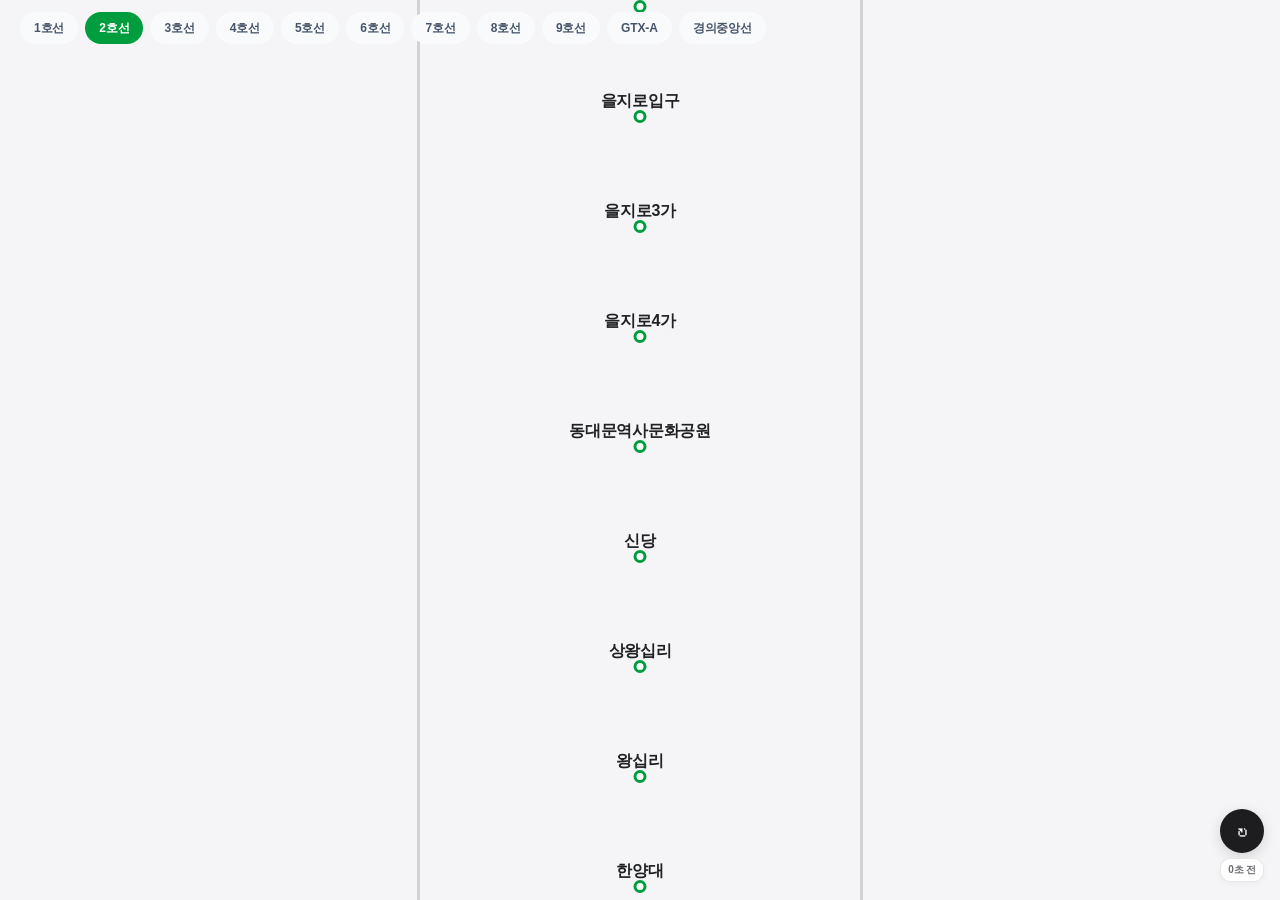
==== test.html @ 4e9caa6d "Update test.html" ====
<!DOCTYPE html>
<html lang="ko">
<head>
<meta charset="UTF-8">
<meta name="viewport"
      content="width=device-width, initial-scale=1.0, maximum-scale=1.0, user-scalable=no">

<title>Subway | 실시간 열차</title>

<style>
:root {
  --bg: #0f172a;
  --panel: #111827;
  --text: #111827;
  --muted: #64748b;
  --border: #e2e8f0;
  --line-color: #009D3E;
  --train-up: #ef4444;
  --train-down: #3b82f6;
  --accent: #0071e3;
  --v-spacing: 110px;
  --h-spacing: 120px;
}

* {
  box-sizing: border-box;
}

html,
body {
  width: 100%;
  height: 100%;
  margin: 0;
  font-family: -apple-system, BlinkMacSystemFont, "Segoe UI",
               Roboto, sans-serif;
}

body {
  overflow: hidden;
  background: var(--bg);
  color: var(--text);
}

button,
input,
select {
  font: inherit;
}

button {
  -webkit-tap-highlight-color: transparent;
}

.app-container {
  height: 100dvh;
  display: flex;
  flex-direction: column;
  position: relative;
  overflow: hidden;
}

/* ========================================
   상단 노선 선택 바
======================================== */

.line-selector {
  flex-shrink: 0;
  display: flex;
  align-items: center;
  gap: 8px;
  padding: 8px 10px;
  overflow-x: auto;
  overflow-y: hidden;
  background: var(--bg);
  border-bottom: 1px solid #263449;
  scrollbar-width: none;
  -webkit-overflow-scrolling: touch;
  z-index: 20;
}

.line-selector::-webkit-scrollbar {
  display: none;
}

.line-button {
  flex: 0 0 auto;
  height: 30px;
  min-width: 20px;
  padding: 0 12px;
  border: 1px solid #334155;
  border-radius: 20px;
  background: #1e293b;
  color: #cbd5e1;
  font-size: 12px;
  font-weight: 700;
  white-space: nowrap;
  cursor: pointer;
  transition: background .2s, color .2s, border-color .2s;
}

.line-button.active {
  background: var(--line-color);
  color: white;
  border-color: var(--line-color);
}

/* ========================================
   메인 세로 지도
======================================== */

.main-content {
  flex: 1;
  min-height: 0;
  overflow-y: auto;
  overflow-x: hidden;
  position: relative;
  padding: 10px 0 100px;
  background: var(--bg);
  scrollbar-width: thin;
}

.map-instruction {
  margin-bottom: 25px;
  padding: 0 12px;
  text-align: center;
  color: #94a3b8;
  font-size: 12px;
}

.vertical-map-container {
  position: relative;
  width: min(320px, 96vw);
  margin: 0 auto;
}

.v-track-line {
  position: absolute;
  top: 0;
  bottom: 0;
  width: 4px;
  background: #334155;
  border-radius: 2px;
}

.v-up-line {
  left: 28px;
}

.v-down-line {
  right: 28px;
}

.v-station-nodes {
  position: absolute;
  top: 0;
  left: 0;
  width: 100%;
}

.v-station-node {
  position: absolute;
  left: 50%;
  width: 14px;
  height: 14px;
  background: #1e293b;
  border: 3px solid var(--line-color);
  border-radius: 50%;
  cursor: pointer;
  transform: translateX(-50%);
  z-index: 5;
}

.v-station-node:hover {
  background: white;
  transform: translateX(-50%) scale(1.3);
}

.v-station-name {
  position: absolute;
  left: 50%;
  top: -20px;
  transform: translateX(-50%);
  color: #f8fafc;
  font-size: 13px;
  font-weight: 700;
  white-space: nowrap;
  text-shadow: 0 1px 3px #000;
}

.v-trains-container {
  position: absolute;
  inset: 0;
  width: 100%;
  height: 100%;
  pointer-events: none;
  z-index: 6;
}

.v-train {
  position: absolute;
  width: 44px;
  padding: 4px 0;
  border-radius: 6px;
  color: white;
  font-size: 11px;
  font-weight: bold;
  display: flex;
  flex-direction: column;
  align-items: center;
  justify-content: center;
  transform: translateX(-50%);
  box-shadow: 0 0 8px #0008;
  transition: top 1s cubic-bezier(.25, 1, .5, 1);
}

.v-train.up {
  left: 28px;
  background: var(--train-up);
}

.v-train.down {
  left: calc(100% - 28px);
  background: var(--train-down);
}

.v-train-status {
  margin-top: 2px;
  font-size: 10px;
  white-space: nowrap;
}

/* ========================================
   오른쪽 하단 새로고침 버튼
======================================== */

.refresh-widget {
  position: fixed;
  right: 18px;
  bottom: 20px;
  z-index: 50;
  display: flex;
  flex-direction: column;
  align-items: center;
  gap: 5px;
}

.refresh-button {
  width: 54px;
  height: 54px;
  border: none;
  border-radius: 50%;
  background: #ffffff;
  color: #111827;
  font-size: 24px;
  box-shadow: 0 4px 18px #0004;
  cursor: pointer;
  display: flex;
  align-items: center;
  justify-content: center;
  transition: transform .2s, opacity .2s;
}

.refresh-button:active {
  transform: rotate(45deg) scale(.94);
}

.refresh-button.loading {
  opacity: .7;
  animation: spin 1s linear infinite;
}

.last-refresh {
  padding: 4px 7px;
  border-radius: 10px;
  background: #ffffff;
  color: #475569;
  font-size: 10px;
  font-weight: 600;
  white-space: nowrap;
  box-shadow: 0 2px 8px #0002;
}

@keyframes spin {
  to {
    transform: rotate(360deg);
  }
}

/* ========================================
   상세 팝업
======================================== */

.full-popup {
  position: absolute;
  inset: 0;
  z-index: 100;
  display: flex;
  flex-direction: column;
  background: #ffffff;
}

.full-popup.hidden {
  display: none;
}

.popup-header {
  display: flex;
  justify-content: space-between;
  align-items: center;
  gap: 10px;
  padding: 12px 16px;
  background: white;
  border-bottom: 1px solid var(--border);
}

.popup-stn-name {
  margin-left: 6px;
  font-size: 18px;
  font-weight: 700;
}

.badge {
  display: inline-block;
  padding: 4px 8px;
  border-radius: 6px;
  background: var(--line-color);
  color: white;
  font-size: 12px;
  font-weight: 700;
}

.close-btn {
  flex-shrink: 0;
  padding: 7px 12px;
  border: none;
  border-radius: 8px;
  background: #e2e8f0;
  font-weight: bold;
  cursor: pointer;
}

/* ========================================
   팝업 가로 지도
======================================== */

.h-map-area {
  height: 140px;
  flex-shrink: 0;
  position: relative;
  overflow: hidden;
  background: var(--bg);
  border-bottom: 2px solid var(--line-color);
}

.h-track-scroll-container {
  height: 100%;
  overflow-x: auto;
  overflow-y: hidden;
  display: flex;
  align-items: center;
  padding: 0 40px;
  scrollbar-width: none;
  -webkit-overflow-scrolling: touch;
}

.h-track-scroll-container::-webkit-scrollbar {
  display: none;
}

.h-track-wrapper {
  height: 100%;
  position: relative;
  flex-shrink: 0;
}

.h-track-line {
  position: absolute;
  left: 0;
  right: 0;
  height: 3px;
  background: #334155;
  border-radius: 2px;
}

.h-track-line.h-up-line {
  top: 40px;
}

.h-track-line.h-down-line {
  top: 100px;
}

.h-station-nodes {
  position: absolute;
  inset: 0 auto 0 0;
  height: 100%;
  z-index: 2;
}

.h-station-node {
  position: absolute;
  top: 63px;
  width: 14px;
  height: 14px;
  background: #1e293b;
  border: 2px solid var(--line-color);
  border-radius: 50%;
  transform: translateX(-50%);
}

.h-station-name {
  position: absolute;
  top: -24px;
  left: 50%;
  transform: translateX(-50%);
  color: #cbd5e1;
  font-size: 11px;
  font-weight: 700;
  white-space: nowrap;
}

.h-trains-container {
  position: absolute;
  inset: 0;
  height: 100%;
  pointer-events: none;
  z-index: 3;
}

.h-train {
  position: absolute;
  width: 44px;
  padding: 4px 0;
  border-radius: 6px;
  color: white;
  font-size: 10px;
  font-weight: bold;
  display: flex;
  flex-direction: column;
  align-items: center;
  transform: translateX(-50%);
  box-shadow: 0 0 8px #0008;
  transition: left 1s cubic-bezier(.25, 1, .5, 1);
}

.h-train.up {
  top: 20px;
  background: var(--train-up);
}

.h-train.down {
  top: 80px;
  background: var(--train-down);
}

.h-train-status {
  margin-top: 2px;
  font-size: 9px;
  white-space: nowrap;
}

/* ========================================
   팝업 데이터 영역
======================================== */

.popup-body {
  flex: 1;
  min-height: 0;
  padding: 14px;
  overflow-y: auto;
  background: #f8f9fa;
  overscroll-behavior: contain;
}

.info-section {
  margin-bottom: 16px;
  padding: 14px;
  background: white;
  border: 1px solid var(--border);
  border-radius: 12px;
  box-shadow: 0 2px 8px #00000008;
}

.info-section h3 {
  margin: 0 0 12px;
  font-size: 14px;
}

.arrival-split {
  display: flex;
  align-items: flex-start;
  gap: 10px;
}

.arr-col {
  flex: 1;
  min-width: 0;
  padding: 8px;
  background: #f8fafc;
  border: 1px solid var(--border);
  border-radius: 8px;
}

.arr-col h4 {
  margin: 0 0 10px;
  color: var(--muted);
  font-size: 12px;
  text-align: center;
}

.arr-item,
.tt-item {
  margin-bottom: 6px;
  padding: 8px;
  background: white;
  border: 1px solid var(--border);
  border-left: 4px solid #ccc;
  border-radius: 6px;
  font-size: 12px;
  overflow-wrap: anywhere;
}

.arr-item.up,
.tt-item.up {
  border-left-color: var(--train-up);
}

.arr-item.down,
.tt-item.down {
  border-left-color: var(--train-down);
}

.arr-top-row {
  display: flex;
  justify-content: space-between;
  align-items: center;
  gap: 4px;
  margin-bottom: 4px;
}

.arr-time {
  color: #dc2626;
  font-size: 12px;
  font-weight: 700;
}

.arr-desc {
  color: var(--muted);
  font-size: 11px;
  line-height: 1.5;
  overflow-wrap: anywhere;
}

.exp-badge {
  flex-shrink: 0;
  padding: 2px 4px;
  border-radius: 4px;
  background: #64748b;
  color: white;
  font-size: 9px;
  font-weight: bold;
}

.exp-express {
  background: #eab308;
  color: #111;
}

.exp-special {
  background: #ef4444;
  color: white;
}

.loading-text {
  margin-bottom: 10px;
  color: var(--muted);
  font-size: 12px;
  font-style: italic;
}

.loading-text.hidden {
  display: none;
}

.stat-grid {
  display: grid;
  grid-template-columns: 1fr 1fr;
  gap: 10px;
}

.stat-box {
  padding: 12px;
  background: #f8fafc;
  border: 1px solid var(--border);
  border-radius: 8px;
}

.stat-title {
  margin-bottom: 4px;
  color: var(--muted);
  font-size: 11px;
}

.stat-value {
  font-size: 16px;
  font-weight: 700;
  overflow-wrap: anywhere;
}

.tt-list {
  max-height: 250px;
  overflow-y: auto;
}


.line-button { border-color:#334155; background:#1e293b; color:#cbd5e1; }
.main-content { background:var(--bg); }
.train-detail-card { position:fixed;left:10px;right:10px;bottom:10px;z-index:80;padding:12px;border:1px solid #334155;border-radius:18px;background:rgba(15,23,42,.97);color:#f8fafc;box-shadow:0 16px 45px #0008;backdrop-filter:blur(16px); }
.train-detail-card.hidden { display:none; }
.train-card-top { display:flex;align-items:center;gap:10px; }
.train-line-circle { width:30px;height:30px;flex:0 0 30px;display:grid;place-items:center;border-radius:50%;background:var(--line-color);color:white;font-weight:800; }
.train-card-heading { flex:1;min-width:0; }
.train-card-title { font-size:13px;font-weight:700; }
.train-card-title strong { font-size:15px; }
.train-status-pill { display:inline-block;margin-left:4px;padding:3px 7px;border-radius:8px;background:#7f1d1d;color:#fecaca;font-size:9px; }
.train-card-sub { margin-top:4px;color:#cbd5e1;font-size:11px;white-space:nowrap;overflow:hidden;text-overflow:ellipsis; }
.train-card-refresh { width:34px;height:34px;border:1px solid #334155;border-radius:50%;background:#1e293b;color:#e2e8f0;font-size:18px; }
.train-card-progress-label { display:flex;justify-content:space-between;margin-top:12px;margin-bottom:6px;font-size:10px;color:#cbd5e1; }
.train-card-progress-label strong { color:#fbbf24; }
.train-progress { height:7px;overflow:hidden;border-radius:4px;background:repeating-linear-gradient(90deg,#fbbf24 0 18px,#334155 18px 21px); }
.train-progress span { display:block;height:100%;width:0;border-radius:4px;background:linear-gradient(90deg,#f59e0b,#34d399);transition:width .25s; }
.train-progress-scale { display:flex;justify-content:space-between;margin-top:5px;color:#94a3b8;font-size:9px; }
.train-card-actions { display:flex;gap:8px;margin-top:12px; }
.train-card-actions button { flex:1;min-width:0;border:0;border-radius:10px;padding:10px 6px;background:#1e293b;color:#e2e8f0;font-size:11px;font-weight:700; }
.train-card-actions button:last-child { background:#10b981;color:#052e25; }
.v-train { pointer-events:auto;cursor:pointer;z-index:8; }
@media (min-width:700px) { .train-detail-card { left:auto;right:22px;bottom:22px;width:360px; } }

@media (max-width: 360px) {
  .line-selector {
    padding: 10px;
    gap: 6px;
  }

  .line-button {
    padding: 0 10px;
    font-size: 11px;
  }

  .popup-body {
    padding: 8px;
  }

  .info-section {
    padding: 10px;
  }

  .arrival-split {
    gap: 6px;
  }

  .arr-col {
    padding: 5px;
  }
}


/* ========================================
   성빈 스타일 리메이크: 미니멀 라이트 UI
   흰색·차콜·노선 고유색만 사용하고 장식은 최소화
======================================== */
:root {
  --bg: #f5f5f7;
  --panel: #ffffff;
  --text: #171717;
  --muted: #737780;
  --border: #e5e5e8;
  --line-color: #009D3E;
  --train-up: #e34f4f;
  --train-down: #3478f6;
  --accent: #171717;
  --v-spacing: 96px;
  --h-spacing: 116px;
}

html, body { background: var(--bg); color: var(--text); }
body { font-family: -apple-system, BlinkMacSystemFont, "SF Pro Text", "Helvetica Neue", Arial, sans-serif; }
.app-container { background: var(--bg); }

.line-selector {
  gap: 7px;
  padding: 12px 14px 10px;
  background: var(--bg);
  border-bottom: 1px solid #e8e8eb;
  box-shadow: none;
}
.line-button {
  height: 32px;
  min-width: 42px;
  padding: 0 13px;
  border: 1px solid #e3e3e7;
  border-radius: 999px;
  background: transparent;
  color: #62656d;
  font-size: 12px;
  font-weight: 650;
  letter-spacing: -.2px;
  transition: background .16s ease, color .16s ease, border-color .16s ease, transform .16s ease;
}
.line-button:active { transform: scale(.96); }
.line-button.active {
  color: #fff !important;
  border-color: var(--line-color) !important;
  background: var(--line-color) !important;
  box-shadow: none;
}

.main-content {
  padding: 14px 0 110px;
  background: var(--bg);
  scrollbar-width: none;
  overscroll-behavior-y: contain;
}
.main-content::-webkit-scrollbar { display: none; }
.map-instruction {
  margin: 0 0 24px;
  padding: 0 18px;
  color: #8a8d94;
  font-size: 11px;
  font-weight: 500;
  letter-spacing: -.1px;
}
.vertical-map-container { width: 250px; }
.v-track-line {
  width: 3px;
  background: #d6d8dd;
  border-radius: 10px;
}
.v-up-line { left: 26px; }
.v-down-line { right: 26px; }
.v-station-node {
  width: 13px;
  height: 13px;
  background: #fff;
  border: 3px solid var(--line-color);
  box-shadow: 0 0 0 3px var(--bg);
}
.v-station-node:hover { background: var(--line-color); }
.v-station-name {
  top: -19px;
  color: #292b30;
  font-size: 12px;
  font-weight: 650;
  text-shadow: none;
  letter-spacing: -.25px;
}
.v-train {
  width: 48px;
  padding: 6px 3px 5px;
  border: 2px solid #fff;
  border-radius: 10px;
  box-shadow: 0 2px 8px #11111118;
  font-size: 10px;
  line-height: 1.1;
  transition: top .8s cubic-bezier(.2,.7,.2,1), transform .16s ease;
}
.v-train:active { transform: translateX(-50%) scale(.94); }
.v-train.up { left: 28px; background: var(--train-up); }
.v-train.down { left: 222px; background: var(--train-down); }
.v-train-status { font-size: 9px; font-weight: 600; opacity: .95; }

.refresh-widget { right: 16px; bottom: 18px; gap: 5px; }
.refresh-button {
  width: 46px;
  height: 46px;
  background: #171717;
  color: #fff;
  border: 1px solid #171717;
  box-shadow: 0 5px 16px #11111120;
  font-size: 22px;
}
.last-refresh {
  background: #fff;
  color: #777a82;
  border: 1px solid #ececf0;
  box-shadow: 0 2px 7px #11111108;
}

/* 열차 선택 카드: 앱 위에 얹힌 작은 상태 패널 */
.train-detail-card {
  left: 12px;
  right: 12px;
  bottom: 12px;
  padding: 15px 15px 13px;
  border: 1px solid #e6e6e9;
  border-radius: 20px;
  background: rgba(255,255,255,.97);
  color: #171717;
  box-shadow: 0 12px 40px #17171718;
  backdrop-filter: blur(20px);
}
.train-card-top { gap: 11px; }
.train-line-circle {
  width: 34px;
  height: 34px;
  flex-basis: 34px;
  border-radius: 12px;
  font-size: 14px;
  box-shadow: none;
}
.train-card-title { color: #737780; font-size: 11px; font-weight: 600; }
.train-card-title strong { color: #171717; font-size: 16px; letter-spacing: -.35px; }
.train-status-pill {
  margin-left: 5px;
  padding: 4px 7px;
  border-radius: 999px;
  background: #fbe9e9;
  color: #c63838;
  font-size: 9px;
  font-weight: 700;
}
.train-card-sub { margin-top: 4px; color: #777a82; font-size: 11px; }
.train-card-refresh {
  width: 32px;
  height: 32px;
  border: 1px solid #e8e8eb;
  border-radius: 50%;
  background: #f7f7f8;
  color: #25262a;
  font-size: 17px;
}
.train-card-progress-label { margin-top: 15px; margin-bottom: 7px; color: #777a82; font-size: 10px; }
.train-card-progress-label strong { color: #171717; font-size: 11px; }
.train-progress { height: 6px; border-radius: 99px; background: #e9eaed; }
.train-progress span { border-radius: 99px; background: var(--line-color); }
.train-progress-scale { margin-top: 6px; color: #858891; font-size: 9px; }
.train-card-actions { gap: 8px; margin-top: 13px; }
.train-card-actions button {
  min-height: 38px;
  padding: 10px 8px;
  border: 1px solid #e7e7ea;
  border-radius: 11px;
  background: #f5f5f7;
  color: #24252a;
  font-size: 11px;
  font-weight: 650;
  transition: transform .15s ease, background .15s ease;
}
.train-card-actions button:active { transform: scale(.98); }
.train-card-actions button:last-child { background: #171717; border-color: #171717; color: #fff; }

/* 역 상세 화면 */
.full-popup { background: #f5f5f7; }
.popup-header {
  padding: 16px 17px;
  background: rgba(255,255,255,.96);
  border-bottom: 1px solid #e8e8eb;
}
.popup-stn-name { margin-left: 8px; color: #171717; font-size: 18px; letter-spacing: -.5px; }
.badge { padding: 5px 9px; border-radius: 8px; font-size: 11px; }
.close-btn {
  padding: 8px 11px;
  border: 1px solid #e7e7ea;
  border-radius: 10px;
  background: #f5f5f7;
  color: #27282c;
  font-size: 12px;
}
.h-map-area { height: 132px; background: #f0f1f3; border-bottom: 1px solid #e3e4e8; }
.h-track-line { height: 3px; background: #d0d3d8; }
.h-station-node { background: #fff; box-shadow: 0 0 0 3px #f0f1f3; }
.h-station-name { color: #666a73; font-size: 10px; }
.h-train { border: 1px solid #fff; border-radius: 8px; box-shadow: 0 2px 8px #11111118; }
.popup-body { padding: 14px; background: #f5f5f7; }
.info-section {
  margin-bottom: 12px;
  padding: 16px;
  background: #fff;
  border: 1px solid #e9e9ed;
  border-radius: 16px;
  box-shadow: none;
}
.info-section h3 { margin-bottom: 13px; color: #202126; font-size: 13px; font-weight: 750; letter-spacing: -.25px; }
.arr-col { padding: 9px; background: #f7f7f9; border: 1px solid #ededf0; border-radius: 11px; }
.arr-col h4 { color: #777a82; font-size: 11px; font-weight: 650; }
.arr-item, .tt-item {
  padding: 9px;
  background: #fff;
  border: 1px solid #ededf0;
  border-left: 3px solid #d0d2d7;
  border-radius: 9px;
  font-size: 11px;
}
.arr-item.up, .tt-item.up { border-left-color: var(--train-up); }
.arr-item.down, .tt-item.down { border-left-color: var(--train-down); }
.arr-time { color: #202126; font-weight: 750; }
.arr-desc { color: #777a82; }
.exp-badge { border-radius: 5px; }
.stat-box { padding: 13px; background: #f7f7f9; border: 1px solid #ededf0; border-radius: 11px; }
.stat-title { color: #777a82; }
.stat-value { color: #171717; font-size: 17px; letter-spacing: -.4px; }
.loading-text { color: #858891; }
#ttDateType { color: #555963 !important; }

@media (min-width: 700px) {
  .train-detail-card { right: 22px; bottom: 22px; width: 370px; }
  .vertical-map-container { width: 280px; }
  .v-down-line { right: 26px; }
  .v-train.down { left: 252px; }
}
@media (max-width: 360px) {
  .line-selector { padding: 10px 10px 9px; }
  .line-button { padding: 0 11px; }
  .popup-body { padding: 9px; }
  .info-section { padding: 11px; }
  .arrival-split { gap: 6px; }
  .arr-col { padding: 6px; }
  .train-detail-card { left: 8px; right: 8px; bottom: 8px; padding: 12px; }
}



/* Apple-inspired refinement: typography, spacing, and surfaces only */
:root {
  --bg: #f5f5f7;
  --panel: #ffffff;
  --text: #1d1d1f;
  --muted: #86868b;
  --border: #e5e5ea;
  --accent: #0071e3;
}
html, body { background: #f5f5f7; color: #1d1d1f; }
body { font-family: -apple-system, BlinkMacSystemFont, "SF Pro Display", "SF Pro Text", "Helvetica Neue", sans-serif; letter-spacing: -.15px; }
.app-container { background: #f5f5f7; }
.line-selector {
  padding: 13px 16px 12px;
  gap: 8px;
  background: rgba(245,245,247,.94);
  border-bottom: 1px solid rgba(60,60,67,.12);
  backdrop-filter: saturate(180%) blur(18px);
}
.line-button {
  height: 31px;
  min-width: 40px;
  padding: 0 12px;
  border: 1px solid transparent;
  border-radius: 999px;
  background: #e8e8ed;
  color: #3a3a3c;
  font-size: 12px;
  font-weight: 600;
  letter-spacing: -.1px;
  transition: background .16s ease, color .16s ease, transform .16s ease;
}
.line-button.active { box-shadow: none; color: #fff !important; }
.main-content {
  padding: 16px 0 120px;
  background: #f5f5f7;
  overscroll-behavior-y: contain;
}
.map-instruction {
  margin: 0 0 25px;
  color: #86868b;
  font-size: 11px;
  font-weight: 500;
  letter-spacing: -.05px;
}
.v-track-line { background: #d1d1d6; width: 3px; }
.v-station-node {
  background: #fff;
  box-shadow: 0 0 0 4px #f5f5f7;
  border-width: 3px;
}
.v-station-name {
  color: #1d1d1f;
  font-size: 12px;
  font-weight: 600;
  letter-spacing: -.25px;
  text-shadow: none;
}
.v-train {
  border: 2px solid #f5f5f7;
  border-radius: 9px;
  box-shadow: 0 2px 6px rgba(0,0,0,.12);
  font-size: 10px;
  font-weight: 700;
}
.refresh-widget { right: 16px; bottom: 18px; }
.refresh-button {
  width: 44px; height: 44px;
  background: #1d1d1f;
  border: 0;
  color: #fff;
  box-shadow: 0 4px 14px rgba(0,0,0,.16);
}
.last-refresh {
  background: rgba(255,255,255,.94);
  border: 1px solid rgba(60,60,67,.12);
  color: #6e6e73;
  box-shadow: 0 2px 7px rgba(0,0,0,.04);
}
.train-detail-card {
  left: 12px; right: 12px; bottom: 12px;
  padding: 15px 15px 13px;
  border: 1px solid rgba(60,60,67,.13);
  border-radius: 20px;
  background: rgba(255,255,255,.94);
  color: #1d1d1f;
  box-shadow: 0 8px 32px rgba(0,0,0,.13);
  backdrop-filter: saturate(180%) blur(24px);
}
.train-line-circle { border-radius: 11px; box-shadow: none; }
.train-card-title { color: #6e6e73; font-size: 11px; font-weight: 500; }
.train-card-title strong { color: #1d1d1f; font-size: 16px; font-weight: 700; letter-spacing: -.45px; }
.train-status-pill { border-radius: 999px; background: #fce8e6; color: #b42318; padding: 4px 7px; }
.train-card-sub { color: #6e6e73; font-size: 11px; }
.train-card-refresh { background: #f5f5f7; border-color: #e5e5ea; color: #1d1d1f; }
.train-card-progress-label { color: #6e6e73; }
.train-card-progress-label strong { color: #1d1d1f; }
.train-progress { background: #e5e5ea; }
.train-progress span { background: var(--line-color); }
.train-progress-scale { color: #86868b; }
.train-card-actions button {
  min-height: 38px;
  border: 1px solid #e5e5ea;
  border-radius: 11px;
  background: #f5f5f7;
  color: #1d1d1f;
  font-size: 11px;
  font-weight: 600;
}
.train-card-actions button:last-child { background: #1d1d1f; border-color: #1d1d1f; color: #fff; }
.full-popup { background: #f5f5f7; }
.popup-header {
  padding: 15px 16px;
  background: rgba(255,255,255,.94);
  border-bottom: 1px solid rgba(60,60,67,.12);
  backdrop-filter: saturate(180%) blur(18px);
}
.popup-stn-name { color: #1d1d1f; font-size: 18px; font-weight: 700; letter-spacing: -.45px; }
.badge { border-radius: 8px; font-size: 11px; font-weight: 700; }
.close-btn { background: #f5f5f7; border: 1px solid #e5e5ea; border-radius: 10px; color: #1d1d1f; font-size: 12px; }
.h-map-area { background: #f5f5f7; border-bottom: 1px solid #e5e5ea; }
.h-track-line { background: #d1d1d6; }
.h-station-node { background: #fff; box-shadow: 0 0 0 3px #f5f5f7; }
.h-station-name { color: #6e6e73; }
.h-train { border: 1px solid #fff; border-radius: 8px; box-shadow: 0 2px 6px rgba(0,0,0,.12); }
.popup-body { background: #f5f5f7; padding: 14px; }
.info-section {
  margin-bottom: 12px;
  padding: 15px;
  background: #fff;
  border: 1px solid rgba(60,60,67,.10);
  border-radius: 16px;
  box-shadow: 0 1px 2px rgba(0,0,0,.02);
}
.info-section h3 { color: #1d1d1f; font-size: 13px; font-weight: 700; letter-spacing: -.2px; }
.arr-col { background: #f5f5f7; border: 1px solid #e5e5ea; border-radius: 11px; }
.arr-col h4 { color: #6e6e73; font-weight: 600; }
.arr-item, .tt-item { background: #fff; border: 1px solid #e5e5ea; border-left-width: 3px; border-radius: 9px; }
.arr-time { color: #1d1d1f; }
.arr-desc, .stat-title { color: #6e6e73; }
.stat-box { background: #f5f5f7; border: 1px solid #e5e5ea; border-radius: 11px; }
.stat-value { color: #1d1d1f; }
.loading-text { color: #86868b; }
@media (min-width: 700px) {
  .train-detail-card { right: 22px; bottom: 22px; width: 370px; }
}
@media (max-width: 360px) {
  .line-selector { padding: 10px 10px 9px; }
  .popup-body { padding: 9px; }
  .info-section { padding: 11px; }
  .train-detail-card { left: 8px; right: 8px; bottom: 8px; padding: 12px; }
}

/* Final visual pass: restrained Apple-like system UI. Functionality intentionally unchanged. */
:root {
  --bg: #f5f5f7;
  --panel: #ffffff;
  --text: #1d1d1f;
  --muted: #6e6e73;
  --border: #e5e5ea;
  --accent: #0071e3;
}
html, body { background: var(--bg); color: var(--text); }
body { font-family: -apple-system, BlinkMacSystemFont, "SF Pro Text", "Helvetica Neue", Arial, sans-serif; -webkit-font-smoothing: antialiased; }
.app-container { background: var(--bg); }
.line-selector {
  gap: 7px; padding: 11px 14px 10px;
  background: rgba(245,245,247,.96);
  border-bottom: 1px solid rgba(60,60,67,.12);
  box-shadow: none; backdrop-filter: saturate(180%) blur(18px);
}
.line-button {
  height: 32px; padding: 0 13px; min-width: 40px;
  border: 1px solid #e5e5ea; border-radius: 999px;
  background: #fff; color: #48484a; font-size: 12px; font-weight: 600;
  letter-spacing: -.15px; transition: background .16s ease, color .16s ease, transform .16s ease;
}
.line-button:active { transform: scale(.97); }
.line-button.active { color: #fff !important; border-color: var(--line-color) !important; background: var(--line-color) !important; box-shadow: none; }
.main-content { padding: 13px 0 110px; background: var(--bg); scrollbar-width: none; overscroll-behavior-y: contain; }
.main-content::-webkit-scrollbar { display:none; }
.map-instruction { margin: 0 0 24px; padding: 0 18px; color: #86868b; font-size: 11px; font-weight: 500; letter-spacing: -.05px; }
.vertical-map-container { width: 250px; }
.v-track-line { width: 3px; background: #d1d1d6; border-radius: 10px; }
.v-up-line { left: 26px; }
.v-down-line { right: 26px; }
.v-station-node { width: 13px; height: 13px; background: #fff; border: 3px solid var(--line-color); box-shadow: 0 0 0 4px var(--bg); }
.v-station-node:hover { background: var(--line-color); }
.v-station-name { top: -19px; color: #1d1d1f; font-size: 12px; font-weight: 600; letter-spacing: -.2px; text-shadow: none; }
.v-train { width: 48px; padding: 6px 3px 5px; border: 2px solid var(--bg); border-radius: 9px; box-shadow: 0 2px 6px rgba(0,0,0,.12); font-size: 10px; font-weight: 700; }
.v-train.up { left: 28px; }
.v-train.down { left: 222px; }
.v-train-status { font-size: 9px; }
.refresh-widget { right: 16px; bottom: 18px; }
.refresh-button { width: 44px; height: 44px; background: #1d1d1f; color: #fff; border: 0; box-shadow: 0 4px 14px rgba(0,0,0,.14); }
.last-refresh { background: rgba(255,255,255,.96); color: #6e6e73; border: 1px solid rgba(60,60,67,.12); box-shadow: 0 2px 7px rgba(0,0,0,.04); }
.train-detail-card { left: 12px; right: 12px; bottom: 12px; padding: 15px 15px 13px; border: 1px solid rgba(60,60,67,.13); border-radius: 20px; background: rgba(255,255,255,.97); color: #1d1d1f; box-shadow: 0 8px 28px rgba(0,0,0,.12); backdrop-filter: saturate(180%) blur(22px); }
.train-line-circle { border-radius: 11px; box-shadow: none; }
.train-card-title { color: #6e6e73; font-size: 11px; font-weight: 500; }
.train-card-title strong { color: #1d1d1f; font-size: 16px; font-weight: 700; letter-spacing: -.4px; }
.train-status-pill { border-radius: 999px; background: #fce8e6; color: #b42318; padding: 4px 7px; }
.train-card-sub, .train-card-progress-label, .train-progress-scale { color: #6e6e73; }
.train-card-progress-label strong { color: #1d1d1f; }
.train-card-refresh { background: #f5f5f7; border-color: #e5e5ea; color: #1d1d1f; }
.train-progress { background: #e5e5ea; }
.train-progress span { background: var(--line-color); }
.train-card-actions button { min-height: 39px; border: 1px solid #e5e5ea; border-radius: 11px; background: #f5f5f7; color: #1d1d1f; font-size: 11px; font-weight: 600; }
.train-card-actions button:last-child { background: #1d1d1f; border-color: #1d1d1f; color: #fff; }
.full-popup { background: #f5f5f7; }
.popup-header { padding: 15px 16px; background: rgba(255,255,255,.97); border-bottom: 1px solid rgba(60,60,67,.12); }
.popup-stn-name { color: #1d1d1f; font-size: 18px; font-weight: 700; letter-spacing: -.4px; }
.badge { border-radius: 8px; font-size: 11px; font-weight: 700; }
.close-btn { padding: 8px 11px; background: #f5f5f7; border: 1px solid #e5e5ea; border-radius: 10px; color: #1d1d1f; font-size: 12px; }
.h-map-area { height: 132px; background: #f5f5f7; border-bottom: 1px solid #e5e5ea; }
.h-track-line { background: #d1d1d6; }
.h-station-node { background: #fff; box-shadow: 0 0 0 3px #f5f5f7; }
.h-station-name { color: #6e6e73; }
.h-train { border: 1px solid #fff; border-radius: 8px; box-shadow: 0 2px 6px rgba(0,0,0,.12); }
.popup-body { padding: 14px; background: #f5f5f7; }
.info-section { margin-bottom: 12px; padding: 15px; background: #fff; border: 1px solid rgba(60,60,67,.10); border-radius: 15px; box-shadow: none; }
.info-section h3 { margin-bottom: 12px; color: #1d1d1f; font-size: 13px; font-weight: 700; letter-spacing: -.15px; }
.arr-col { padding: 9px; background: #f5f5f7; border: 1px solid #e5e5ea; border-radius: 10px; }
.arr-col h4 { color: #6e6e73; font-size: 11px; font-weight: 600; }
.arr-item, .tt-item { padding: 9px; background: #fff; border: 1px solid #e5e5ea; border-left-width: 3px; border-radius: 8px; }
.arr-time { color: #1d1d1f; }
.arr-desc, .stat-title { color: #6e6e73; }
.stat-box { padding: 13px; background: #f5f5f7; border: 1px solid #e5e5ea; border-radius: 10px; }
.stat-value { color: #1d1d1f; }
.loading-text { color: #86868b; }
/* Final layout refinement: station labels larger, selector floats over the map */
.line-selector {
  position: absolute;
  top: 0;
  left: 0;
  right: 0;
  z-index: 30;
  width: 100%;
  box-sizing: border-box;
  background: linear-gradient(to bottom, rgba(245,245,247,.98), rgba(245,245,247,.82));
  border: 0 !important;
  box-shadow: none !important;
  backdrop-filter: saturate(180%) blur(12px);
  -webkit-backdrop-filter: saturate(180%) blur(12px);
}
.main-content {
  flex: 1 1 auto;
  min-height: 0;
  height: 100%;
  padding-top: 58px;
  box-sizing: border-box;
  background: var(--bg);
}
.v-station-name {
  top: -21px;
  color: #1d1d1f;
  font-size: 14px !important;
  line-height: 1.2;
  font-weight: 650;
  letter-spacing: -.25px;
  text-shadow: none;
  white-space: nowrap;
}
@media (min-width:700px) {
  .train-detail-card { right: 22px; bottom: 22px; width: 370px; }
  .line-selector { padding-left: 20px; padding-right: 20px; }
  .vertical-map-container { width: 280px; }
  .v-train.down { left: 252px; }
}
@media (max-width:360px) {
  .line-selector { padding: 10px; }
  .main-content { padding-top: 54px; }
  .v-station-name { font-size: 13px !important; }
  .popup-body { padding: 9px; }
  .info-section { padding: 11px; }
  .arrival-split { gap: 6px; }
  .arr-col { padding: 6px; }
  .train-detail-card { left: 8px; right: 8px; bottom: 8px; padding: 12px; }
}



/* Final polish: edge-to-edge map, larger station names, seamless selector */
.line-selector {
  background: transparent !important;
  border: 0 !important;
  box-shadow: none !important;
  backdrop-filter: none !important;
  -webkit-backdrop-filter: none !important;
  padding-top: 12px;
  padding-bottom: 10px;
}
.line-button {
  border-color: transparent !important;
  box-shadow: none !important;
}
.line-button.active {
  border-color: transparent !important;
}
.main-content {
  width: 100%;
  padding-top: 0 !important;
  padding-bottom: 100px;
  overflow-x: hidden;
}
.map-instruction { display: none !important; }
.vertical-map-container {
  width: 100%;
  max-width: 620px;
  margin: 0 auto;
}
.v-up-line { left: 14%; }
.v-down-line { right: 14%; }
.v-train.up {
  left: 14%;
  transform: translateX(-50%);
}
.v-train.down {
  left: auto !important;
  right: 14%;
  transform: translateX(50%);
}
.v-station-name {
  top: -22px;
  font-size: 16px !important;
  line-height: 1.25;
  font-weight: 700;
  letter-spacing: -.3px;
  color: #202124;
  text-shadow: none;
}
.v-station-node { z-index: 7; }
.v-trains-container { overflow: visible; }
@media (max-width: 420px) {
  .v-up-line, .v-train.up { left: 12%; }
  .v-down-line { right: 12%; }
  .v-train.down { right: 12%; }
  .v-station-name { font-size: 15px !important; }
}



/* v3: direction-neutral train styling and responsive station detail */
.v-train,
.h-train {
  background: #ffffff !important;
  color: #1d1d1f !important;
  border: 1px solid #d9d9de !important;
  box-shadow: 0 2px 7px rgba(0,0,0,.13) !important;
}
.v-train.up, .v-train.down,
.h-train.up, .h-train.down {
  background: #ffffff !important;
  color: #1d1d1f !important;
}
.v-train.express, .h-train.express {
  background: #e53935 !important;
  color: #ffffff !important;
  border-color: #e53935 !important;
  box-shadow: 0 2px 9px rgba(229,57,53,.28) !important;
}
.v-train-status, .h-train-status { color: inherit !important; }

/* Keep the station popup readable instead of stretching its content on wide screens. */
.full-popup {
  position: fixed !important;
  inset: 0 !important;
  width: 100vw;
  height: 100dvh;
  overflow: hidden;
}
.popup-header {
  flex: 0 0 auto;
  min-height: 64px;
  padding: 14px clamp(14px, 3vw, 28px) !important;
}
.popup-stn-name {
  display: inline-block;
  max-width: min(65vw, 520px);
  overflow: hidden;
  text-overflow: ellipsis;
  white-space: nowrap;
  color: #1d1d1f !important;
  font-size: clamp(20px, 2.2vw, 27px) !important;
  line-height: 1.25;
  letter-spacing: -.45px;
}
.h-map-area {
  flex: 0 0 145px;
  width: 100%;
  max-width: 1120px;
  margin: 0 auto;
  overflow: hidden;
}
#hTrackScroll {
  width: 100%;
  max-width: 100%;
  overflow-x: auto;
  overflow-y: hidden;
  -webkit-overflow-scrolling: touch;
  scrollbar-width: thin;
}
.h-station-name {
  color: #4b4b50 !important;
  font-size: 12px !important;
  font-weight: 650;
  line-height: 1.2;
  white-space: nowrap;
}
.h-station-node { z-index: 4; }
.popup-body {
  width: 100%;
  padding: 16px clamp(12px, 3vw, 28px) 24px !important;
  overflow-y: auto;
}
.popup-body > * {
  width: 100%;
  max-width: 1120px;
  margin-left: auto;
  margin-right: auto;
}
.info-section { min-width: 0; }
.arrival-split { align-items: stretch; }
.arr-col { min-width: 0; }
.arr-item, .tt-item { overflow-wrap: anywhere; }
@media (min-width: 760px) {
  .popup-header { padding-left: max(28px, calc((100vw - 1120px) / 2)) !important; padding-right: max(28px, calc((100vw - 1120px) / 2)) !important; }
  .popup-body { display: block; }
  .h-map-area { flex-basis: 155px; }
}
@media (max-width: 480px) {
  .h-map-area { flex-basis: 132px; }
  .h-station-name { font-size: 11px !important; }
  .popup-stn-name { max-width: 58vw; }
  .popup-body { padding: 10px 9px 18px !important; }
  .info-section { padding: 12px !important; border-radius: 13px; }
  .arr-col { padding: 6px !important; }
  .arr-item, .tt-item { padding: 7px !important; font-size: 11px; }
}


/* V4: per-car congestion layout replaces the misleading route-progress bar */
.train-line-circle.train-symbol { background:#f2f2f7 !important; color:#1d1d1f; font-size:21px; border-radius:12px; }
.car-crowding-heading { display:flex; align-items:center; justify-content:space-between; gap:12px; margin:16px 0 10px; }
.car-crowding-heading > div { display:flex; flex-direction:column; gap:3px; }
.car-crowding-heading strong { font-size:14px; color:#1d1d1f; }
.car-crowding-heading span { font-size:11px; color:#6e6e73; }
.crowding-api-status { flex:0 0 auto; padding:5px 8px; border-radius:8px; background:#f2f2f7; color:#6e6e73 !important; font-size:10px !important; }
.car-crowding-list { display:grid; grid-template-columns:repeat(5,minmax(0,1fr)); gap:7px; }
.car-crowding-item { min-width:0; min-height:73px; padding:8px 4px 7px; display:flex; flex-direction:column; align-items:center; justify-content:center; gap:5px; border:1px solid #e5e5ea; border-radius:11px; background:#fafafa; }
.car-number { display:grid; place-items:center; width:22px; height:22px; border-radius:7px; background:#e9e9ee; color:#3a3a3c; font-size:11px; font-weight:700; }
.car-mini-people { display:flex; justify-content:center; gap:2px; }
.car-mini-people i { display:block; width:4px; height:8px; border-radius:3px 3px 1px 1px; background:#c7c7cc; }
.car-crowding-item strong { font-size:9px; line-height:1; color:#86868b; font-weight:600; }
.crowding-note { margin:10px 1px 0; color:#86868b; font-size:10px; line-height:1.5; }
@media (min-width:700px) { .train-detail-card { width:min(440px, calc(100vw - 44px)); } }
@media (max-width:380px) { .car-crowding-list { gap:4px; } .car-crowding-item { min-height:68px; padding-left:2px; padding-right:2px; } .train-card-sub { max-width:210px; } }
</style>
</head>

<body>
<div class="app-container">

  <!-- 헤더 대신 가로형 노선 선택 -->
  <nav class="line-selector" id="lineSelector"
       aria-label="지하철 노선 선택"></nav>

  <!-- 세로형 노선 지도 -->
  <main class="main-content" id="mainContent">
    <div class="map-instruction">
      열차를 선택하면 운행 정보를 확인할 수 있어요.
    </div>

    <div class="vertical-map-container" id="vMapContainer">
      <div class="v-track-line v-up-line"></div>
      <div class="v-track-line v-down-line"></div>
      <div id="vStationNodes" class="v-station-nodes"></div>
      <div id="vTrainsContainer" class="v-trains-container"></div>
    </div>
  </main>

  <!-- 오른쪽 하단 새로고침 -->
  <div class="refresh-widget">
    <button class="refresh-button" id="refreshButton"
            aria-label="실시간 열차 정보 새로고침"
            title="새로고침">↻</button>
    <span class="last-refresh" id="lastRefresh">새로고침 대기 중</span>
  </div>

  <section class="train-detail-card hidden" id="trainDetailCard" aria-live="polite">
    <div class="train-card-top"><div class="train-line-circle train-symbol" id="trainCardLineNum" aria-label="열차">🚇</div>
      <div class="train-card-heading"><div class="train-card-title">열차 <strong id="trainCardNo">API없음</strong> <span id="trainCardStatus" class="train-status-pill">API없음</span></div>
      <div class="train-card-sub" id="trainCardLocation">현재 위치: API없음</div></div>
      <button class="train-card-refresh" id="trainCardRefresh" aria-label="열차 정보 새로고침" title="열차 정보 새로고침">↻</button></div>
    <div class="car-crowding-heading"><div><strong>칸별 혼잡도</strong><span>열차 객실별 혼잡 현황</span></div><span id="carCrowdingSource" class="crowding-api-status">API없음</span></div>
    <div class="car-crowding-list" id="carCrowdingList" aria-live="polite"></div>
    <p class="crowding-note" id="carCrowdingNote">칸별 혼잡도 데이터가 제공되지 않아요.</p>
    <div class="train-card-actions"><button id="trainCardAlert">♧ 도착 알림 받기</button><button id="trainCardMap">▣ 전체 노선 지도보기</button></div>
  </section>

  <!-- 역 상세 팝업 -->
  <div class="full-popup hidden" id="fullPopup">

    <div class="popup-header">
      <div>
        <span class="badge" id="panelLineBadge">2호선</span>
        <span id="panelStationName" class="popup-stn-name">강남역</span>
      </div>
      <button class="close-btn" id="closePopup">✕ 닫기</button>
    </div>

    <section class="h-map-area">
      <div class="h-track-scroll-container" id="hTrackScroll">
        <div class="h-track-wrapper" id="hTrackWrapper">
          <div class="h-track-line h-up-line"></div>
          <div class="h-track-line h-down-line"></div>
          <div id="hStationNodes" class="h-station-nodes"></div>
          <div id="hTrainsContainer" class="h-trains-container"></div>
        </div>
      </div>
    </section>

    <div class="popup-body">

      <section class="info-section">
        <h3>⏱️ 실시간 도착 정보</h3>
        <div id="arrLoading" class="loading-text">불러오는 중...</div>
        <div class="arrival-split">
          <div class="arr-col">
            <h4>상행 / 내선</h4>
            <div id="arrUpList">API없음</div>
          </div>
          <div class="arr-col">
            <h4>하행 / 외선</h4>
            <div id="arrDownList">API없음</div>
          </div>
        </div>
      </section>

      <section class="info-section">
        <h3>📊 승하차 통계</h3>
        <div id="statLoading" class="loading-text">데이터 분석 중...</div>
        <div class="stat-grid">
          <div class="stat-box">
            <div class="stat-title">조회 날짜 승차</div>
            <div class="stat-value" id="timeRideNum">-</div>
          </div>
          <div class="stat-box">
            <div class="stat-title">조회 날짜 하차</div>
            <div class="stat-value" id="timeAlightNum">-</div>
          </div>
        </div>
      </section>

      <section class="info-section">
        <div style="display:flex;justify-content:space-between;align-items:center;gap:8px;margin-bottom:8px">
          <h3 style="margin:0">🕒 역 시간표</h3>
          <span id="ttDateType"
                style="font-size:12px;font-weight:bold;color:var(--accent)">
            평일 기준
          </span>
        </div>

        <p style="font-size:11px;color:#64748b">
          현재 시간 이후의 열차를 표시합니다.
        </p>

        <div id="ttLoading" class="loading-text">
          시간표 데이터를 불러오는 중입니다...
        </div>

        <div class="arrival-split">
          <div class="arr-col">
            <h4>상행 / 내선</h4>
            <div id="ttUpList" class="tt-list">API없음</div>
          </div>
          <div class="arr-col">
            <h4>하행 / 외선</h4>
            <div id="ttDownList" class="tt-list">API없음</div>
          </div>
        </div>
      </section>

    </div>
  </div>

</div>

<script>
/* ========================================
   API 설정

   실제 서비스에서는 API 키를 서버에서 관리하세요.
======================================== */

const REALTIME_API_KEY = '486c77684e696c7331303157766b6779';
const OPEN_API_KEY = '486c77684e696c7331303157766b6779';

const IS_LOCAL =
  location.hostname === 'localhost' ||
  location.hostname === '127.0.0.1' ||
  location.hostname === '';

const BASE_SW = IS_LOCAL
  ? 'http://swopenapi.seoul.go.kr/api/subway'
  : '/api/sw';

const BASE_OPEN = IS_LOCAL
  ? 'http://openapi.seoul.go.kr:8088'
  : '/api/open';


/* ========================================
   노선 데이터

   2호선은 시청에서 시작해 순환한 뒤
   시청으로 돌아오는 순서로 정의합니다.

   성수·신설동 및 신도림·까치산 지선은
   본선과 별도로 취급해야 실제 열차 위치가
   정확해집니다.
======================================== */

const lineData = {

  '1호선': {
    color:'#0052A4',
    id:'1001',
    apiName:'1호선',
    stations:[
      '연천','전곡','청산','소요산','동두천','보산','동두천중앙',
      '지행','덕정','덕계','양주','녹양','가능','의정부','회룡',
      '망월사','도봉산','도봉','방학','창동','녹천','월계','광운대',
      '석계','신이문','외대앞','회기','청량리','제기동','신설동',
      '동묘앞','동대문','종로5가','종로3가','종각','시청','서울역',
      '남영','용산','노량진','대방','신길','영등포','신도림','구로',
      '가산디지털단지','독산','금천구청','석수','관악','안양','명학',
      '금정','군포','당정','의왕','성균관대','화서','수원','세류',
      '병점','세마','오산대','오산','진위','송탄','서정리','평택지제',
      '평택','성환','직산','두정','천안'
    ]
  },

  '2호선': {
    color:'#009D3E',
    id:'1002',
    apiName:'2호선',
    circular:true,
    stations:[
      '시청','을지로입구','을지로3가','을지로4가',
      '동대문역사문화공원','신당','상왕십리','왕십리',
      '한양대','뚝섬','성수','건대입구','구의','강변',
      '잠실나루','잠실','잠실새내','종합운동장','삼성',
      '선릉','역삼','강남','교대','서초','방배','사당',
      '낙성대','서울대입구','봉천','신림','신대방',
      '구로디지털단지','대림','신도림','문래','영등포구청',
      '당산','합정','홍대입구','신촌','이대','아현',
      '충정로','시청'
    ],
    branches:{
      '성수':['성수','용답','신답','용두','신설동','용두','신답','용답','성수'],
      '신도림':['신도림','도림천','양천구청','신정네거리','까치산']
    }
  },

  '3호선': {
    color:'#EF7C1C',
    id:'1003',
    apiName:'3호선',
    stations:[
      '대화','주엽','정발산','마두','백석','대곡','화정','원당',
      '원흥','삼송','지축','구파발','연신내','불광','녹번','홍제',
      '무악재','독립문','경복궁','안국','종로3가','을지로3가',
      '충무로','동대입구','약수','금호','옥수','압구정','신사',
      '잠원','고속터미널','교대','남부터미널','양재','매봉',
      '도곡','대치','학여울','대청','일원','수서','가락시장',
      '경찰병원','오금'
    ]
  },

  '4호선': {
    color:'#00A5DE',
    id:'1004',
    apiName:'4호선',
    stations:[
      '진접','오남','별내별가람','당고개','상계','노원','창동',
      '쌍문','수유','미아','미아사거리','길음','성신여대입구',
      '한성대입구','혜화','동대문','동대문역사문화공원',
      '충무로','명동','회현','서울역','숙대입구','삼각지',
      '신용산','이촌','동작','총신대입구','사당','남태령',
      '선바위','경마공원','대공원','과천','정부과천청사',
      '인덕원','평촌','범계','금정','산본','수리산','대야미',
      '반월','상록수','한대앞','중앙','고잔','초지','안산',
      '신길온천','정왕','오이도'
    ]
  },

  '5호선': {
    color:'#996CAC',
    id:'1005',
    apiName:'5호선',
    stations:[
      '방화','개화산','김포공항','송정','마곡','발산','우장산',
      '화곡','까치산','신정','목동','오목교','양평','영등포구청',
      '영등포시장','신길','여의도','여의나루','마포','공덕',
      '애오개','충정로','서대문','광화문','종로3가','을지로4가',
      '동대문역사문화공원','청구','신금호','행당','왕십리',
      '마장','답십리','장한평','군자','아차산','광나루','천호',
      '강동','길동','굽은다리','명일','고덕','상일동','강일',
      '미사','하남풍산','하남시청','하남검단산'
    ]
  },

  '6호선': {
    color:'#CD7C2F',
    id:'1006',
    apiName:'6호선',
    stations:[
      '응암','역촌','불광','독바위','연신내','구산','새절','증산',
      '디지털미디어시티','월드컵경기장','마포구청','망원','합정',
      '상수','광흥창','대흥','공덕','효창공원앞','삼각지','녹사평',
      '이태원','한강진','버티고개','약수','청구','신당','동묘앞',
      '창신','보문','안암','고려대','월곡','상월곡','돌곶이',
      '석계','태릉입구','화랑대','봉화산','신내'
    ]
  },

  '7호선': {
    color:'#747F00',
    id:'1007',
    apiName:'7호선',
    stations:[
      '장암','도봉산','수락산','마들','노원','중계','하계','공릉',
      '태릉입구','먹골','중화','상봉','면목','용마산','중곡',
      '군자','어린이대공원','건대입구','자양','청담','강남구청',
      '학동','논현','반포','고속터미널','내방','총신대입구',
      '남성','숭실대입구','상도','장승배기','신대방삼거리',
      '보라매','신풍','대림','남구로','가산디지털단지','철산',
      '광명사거리','천왕','온수','까치울','부천종합운동장',
      '춘의','신중동','부천시청','상동','삼산체육관','굴포천',
      '부평구청','산곡','석남'
    ]
  },

  '8호선': {
    color:'#E6186C',
    id:'1008',
    apiName:'8호선',
    stations:[
      '별내','다산','동구릉','구리','장자호수공원','암사역사공원',
      '암사','천호','강동구청','몽촌토성','잠실','석촌','송파',
      '가락시장','문정','장지','복정','남위례','산성','단대오거리',
      '신흥','수진','모란'
    ]
  },

  '9호선': {
    color:'#BDB092',
    id:'1009',
    apiName:'9호선',
    stations:[
      '개화','김포공항','공항시장','신방화','마곡나루','양천향교',
      '가양','증미','등촌','염창','신목동','선유도','당산',
      '국회의사당','여의도','샛강','노량진','노들','흑석','동작',
      '구반포','신반포','고속터미널','사평','신논현','언주',
      '선정릉','삼성중앙','봉은사','종합운동장','삼전',
      '석촌고분','석촌','송파나루','한성백제','올림픽공원',
      '둔촌오륜','중앙보훈병원'
    ]
  },

  'GTX-A': {
    color:'#905A89',
    id:'1032',
    apiName:'GTX-A',
    stations:[
      '운정중앙','킨텍스','대곡','연신내','서울역',
      '수서','성남','구성','동탄'
    ]
  },

  '경의중앙선': {
    color:'#77C4A3',
    id:'1063',
    apiName:'경의중앙선',
    stations:[
      '도라산','임진강','문산','파주','월롱','금촌','금릉',
      '운정','야당','탄현','일산','풍산','백마','곡산','대곡',
      '능곡','행신','강매','화전','수색','디지털미디어시티',
      '가좌','홍대입구','서강대','공덕','효창공원앞','용산',
      '이촌','서빙고','한남','옥수','응봉','왕십리','청량리',
      '회기','중랑','상봉','망우','양원','구리','도농','양정',
      '덕소','도심','팔당','운길산','양수','신원','아신',
      '오빈','양평','원덕','용문','지평'
    ]
  }
};


/* ========================================
   앱 상태
======================================== */

let currentLine = '2호선';
let currentStation = '';
let currentPopupStations = [];
let selectedTrainData = null;
let circularCycleHeight = 0;
let isLoopAdjusting = false;

let refreshInterval = null;
let popupRefreshTimer = null;
let elapsedTimer = null;

let mapRequestId = 0;
let popupRequestId = 0;
let lastRefreshTime = null;
let isRefreshing = false;


/* ========================================
   DOM
======================================== */

const $ = id => document.getElementById(id);

const lineSelector = $('lineSelector');
const fullPopup = $('fullPopup');
const closePopupBtn = $('closePopup');
const refreshButton = $('refreshButton');

const vMapContainer = $('vMapContainer');
const vStationNodes = $('vStationNodes');
const vTrainsContainer = $('vTrainsContainer');

const hTrackWrapper = $('hTrackWrapper');
const hStationNodes = $('hStationNodes');
const hTrainsContainer = $('hTrainsContainer');

const pName = $('panelStationName');
const pBadge = $('panelLineBadge');

const arrUpList = $('arrUpList');
const arrDownList = $('arrDownList');
const ttUpList = $('ttUpList');
const ttDownList = $('ttDownList');

const timeRideNum = $('timeRideNum');
const timeAlightNum = $('timeAlightNum');

const ttDateType = $('ttDateType');

const V_SPACING = 110;
const H_SPACING = 120;


/* ========================================
   유틸리티
======================================== */

function escapeHtml(value) {
  return String(value ?? '').replace(/[&<>"']/g, char => ({
    '&':'&amp;',
    '<':'&lt;',
    '>':'&gt;',
    '"':'&quot;',
    "'":'&#039;'
  })[char]);
}

function normalizeStationName(name) {
  return String(name || '')
    .trim()
    .replace(/\s+/g, '')
    .replace(/역$/, '')
    .replace(/\([^)]*\)/g, '');
}

function getStationIndex(stations, name) {
  const target = normalizeStationName(name);

  if (!target) return -1;

  return stations.findIndex(station =>
    normalizeStationName(station) === target
  );
}

function getWeekTag() {
  const day = new Date().getDay();

  if (day === 6) return { tag:'2', name:'토요일 기준' };
  if (day === 0) return { tag:'3', name:'휴일 기준' };

  return { tag:'1', name:'평일 기준' };
}

function timeToSeconds(time) {
  if (!time) return 0;

  const parts = String(time).split(':');
  let hours = parseInt(parts[0], 10) || 0;

  if (hours < 4) hours += 24;

  return hours * 3600
    + (parseInt(parts[1], 10) || 0) * 60
    + (parseInt(parts[2], 10) || 0);
}

function getTrainStatusText(status) {
  return ({
    '0':'진입',
    '1':'도착',
    '2':'출발',
    '3':'전역출발'
  })[String(status)] || '운행 중';
}

function setLoading(id, visible) {
  $(id).classList.toggle('hidden', !visible);
}


/* ========================================
   마지막 새로고침 시간
======================================== */

function updateRefreshLabel() {
  if (!lastRefreshTime) {
    $('lastRefresh').textContent = '새로고침 대기 중';
    return;
  }

  const seconds = Math.max(
    0,
    Math.floor((Date.now() - lastRefreshTime) / 1000)
  );

  if (seconds < 60) {
    $('lastRefresh').textContent = `${seconds}초 전`;
  } else if (seconds < 3600) {
    $('lastRefresh').textContent =
      `${Math.floor(seconds / 60)}분 전`;
  } else {
    $('lastRefresh').textContent =
      `${Math.floor(seconds / 3600)}시간 전`;
  }
}

function markRefreshed() {
  lastRefreshTime = Date.now();
  updateRefreshLabel();
}


/* ========================================
   노선 선택 버튼 생성
======================================== */

function renderLineButtons() {
  lineSelector.innerHTML = '';

  Object.entries(lineData).forEach(([name, data]) => {
    const button = document.createElement('button');

    button.type = 'button';
    button.className = 'line-button';
    button.textContent = name;
    button.dataset.line = name;
    button.style.setProperty('--button-color', data.color);

    button.addEventListener('click', () => {
      if (currentLine === name) return;

      fullPopup.classList.add('hidden');
      $('trainDetailCard').classList.add('hidden');

      if (popupRefreshTimer) {
        clearInterval(popupRefreshTimer);
        popupRefreshTimer = null;
      }

      popupRequestId++;
      initMaps(name);

      button.scrollIntoView({
        behavior:'smooth',
        block:'nearest',
        inline:'center'
      });
    });

    lineSelector.appendChild(button);
  });

  updateActiveLineButton();
}

function updateActiveLineButton() {
  document.querySelectorAll('.line-button').forEach(button => {
    const active = button.dataset.line === currentLine;

    button.classList.toggle('active', active);

    if (active) {
      button.style.background = lineData[currentLine].color;
      button.style.borderColor = lineData[currentLine].color;
      button.style.color = '#fff';
    } else {
      button.style.background = '#f8fafc';
      button.style.borderColor = '#e2e8f0';
      button.style.color = '#475569';
    }
  });

  document.documentElement.style.setProperty(
    '--line-color',
    lineData[currentLine].color
  );
}


/* ========================================
   세로 지도 초기화
======================================== */

function initMaps(lineName) {
  if (refreshInterval) clearInterval(refreshInterval);
  mapRequestId++;
  currentLine = lineName;
  const line = lineData[currentLine];
  if (!line) return;
  updateActiveLineButton();
  vStationNodes.innerHTML = '';
  vTrainsContainer.innerHTML = '';
  const isCircular = Boolean(line.circular);
  const baseStations = isCircular ? line.stations.slice(0, -1) : line.stations;
  const stations = isCircular ? [...baseStations, ...baseStations, ...baseStations] : baseStations;
  circularCycleHeight = baseStations.length * V_SPACING;
  vMapContainer.style.height = `${Math.max(1, stations.length - 1) * V_SPACING + 60}px`;
  stations.forEach((station, index) => {
    const node = document.createElement('div');
    node.className = 'v-station-node';
    node.style.top = `${index * V_SPACING}px`;
    node.innerHTML = `<div class="v-station-name">${escapeHtml(station)}</div>`;
    node.addEventListener('click', () => openFullPopup(station));
    vStationNodes.appendChild(node);
  });
  const main = $('mainContent');
  main.onscroll = null;
  if (isCircular) {
    requestAnimationFrame(() => { main.scrollTop = circularCycleHeight; });
    main.onscroll = () => {
      if (isLoopAdjusting) return;
      if (main.scrollTop < circularCycleHeight * 0.45) {
        isLoopAdjusting = true; main.scrollTop += circularCycleHeight;
        requestAnimationFrame(() => { isLoopAdjusting = false; });
      } else if (main.scrollTop > circularCycleHeight * 1.55) {
        isLoopAdjusting = true; main.scrollTop -= circularCycleHeight;
        requestAnimationFrame(() => { isLoopAdjusting = false; });
      }
    };
  } else {
    requestAnimationFrame(() => { main.scrollTop = 0; });
  }
  refreshAll();
  refreshInterval = setInterval(refreshAll, 10000);
}

/* ========================================
   전체 새로고침
======================================== */

async function refreshAll() {
  if (isRefreshing) return;

  isRefreshing = true;
  refreshButton.classList.add('loading');

  try {
    await fetchTrainPositions();

    if (!fullPopup.classList.contains('hidden') && currentStation) {
      const requestId = popupRequestId;

      await fetchStationDetails(
        currentStation,
        true,
        requestId
      );
    }

    markRefreshed();
  } finally {
    isRefreshing = false;
    refreshButton.classList.remove('loading');
  }
}

refreshButton.addEventListener('click', () => {
  refreshAll();
});


/* ========================================
   역 상세 팝업
======================================== */

function openFullPopup(station) {
  currentStation = station;

  popupRequestId++;
  const requestId = popupRequestId;

  fullPopup.classList.remove('hidden');

  pName.textContent = `${station}역`;
  pBadge.textContent = currentLine;

  [
    'arrLoading',
    'statLoading',
    'ttLoading'
  ].forEach(id => setLoading(id, true));

  timeRideNum.textContent = '-';
  timeAlightNum.textContent = '-';

  arrUpList.innerHTML = '';
  arrDownList.innerHTML = '';
  ttUpList.innerHTML = '';
  ttDownList.innerHTML = '';

  const stations = lineData[currentLine].stations;
  const centerIndex = getStationIndex(stations, station);

  currentPopupStations = [];

  if (centerIndex !== -1) {
    const start = Math.max(0, centerIndex - 3);
    const end = Math.min(stations.length - 1, centerIndex + 3);

    currentPopupStations = stations.slice(start, end + 1);

    hStationNodes.innerHTML = '';
    hTrainsContainer.innerHTML = '';

    hTrackWrapper.style.width =
      `${Math.max(1, currentPopupStations.length - 1) * H_SPACING + 60}px`;

    currentPopupStations.forEach((stn, index) => {
      const node = document.createElement('div');

      node.className = 'h-station-node';
      node.style.left = `${index * H_SPACING}px`;

      const isCurrent =
        normalizeStationName(stn) === normalizeStationName(station);

      node.innerHTML =
        `<div class="h-station-name"
          style="${isCurrent ? 'color:#1d1d1f;font-size:15px;font-weight:800;top:-30px;background:#fff;padding:4px 7px;border-radius:7px;box-shadow:0 1px 5px rgba(0,0,0,.14);z-index:10;' : ''}">
          ${escapeHtml(stn)}
        </div>`;

      hStationNodes.appendChild(node);
    });

    const scroll = $('hTrackScroll');
    const centerPosition = centerIndex - start;

    requestAnimationFrame(() => {
      scroll.scrollLeft = Math.max(
        0,
        centerPosition * H_SPACING - scroll.clientWidth / 2 + 30
      );
    });
  }

  if (popupRefreshTimer) {
    clearInterval(popupRefreshTimer);
  }

  fetchStationDetails(station, false, requestId);
  fetchTrainPositions();

  popupRefreshTimer = setInterval(() => {
    if (
      fullPopup.classList.contains('hidden') ||
      requestId !== popupRequestId
    ) {
      clearInterval(popupRefreshTimer);
      popupRefreshTimer = null;
      return;
    }

    fetchStationDetails(station, true, requestId);
    fetchTrainPositions();
  }, 10000);
}

closePopupBtn.addEventListener('click', () => {
  fullPopup.classList.add('hidden');

  popupRequestId++;

  if (popupRefreshTimer) {
    clearInterval(popupRefreshTimer);
    popupRefreshTimer = null;
  }
});


/* ========================================
   실시간 열차 위치
======================================== */

async function fetchTrainPositions() {
  const requestLine = currentLine;
  const requestId = mapRequestId;
  const line = lineData[requestLine];

  if (!line) return;

  try {
    const apiLine = line.apiName || requestLine;

    const url =
      `${BASE_SW}/${REALTIME_API_KEY}` +
      `/json/realtimePosition/0/100/` +
      `${encodeURIComponent(apiLine)}`;

    const response = await fetch(url, {
      cache:'no-store'
    });

    if (!response.ok) throw new Error('열차 위치 조회 실패');

    const data = await response.json();

    if (
      requestLine !== currentLine ||
      requestId !== mapRequestId
    ) return;

    if (data.errorMessage && data.errorMessage.code !== 'INFO-000') {
      throw new Error(data.errorMessage.message || 'API 오류');
    }

    const activeVertical = new Set();
    const activeHorizontal = new Set();

    const trains = Array.isArray(data.realtimePositionList)
      ? data.realtimePositionList
      : [];

    trains.forEach(train => {
      if (
        train.subwayId &&
        String(train.subwayId) !== String(line.id)
      ) return;

      const trainNo = String(train.trainNo || '').trim();

      if (!trainNo) return;

      const isUp = String(train.updnLine) === '0';
      const direction = isUp ? 1 : -1;
      const status = String(train.trainSttus ?? '');

      let offset = 0;

      if (status === '0' || status === '3') {
        offset = -35 * direction;
      } else if (status === '2') {
        offset = 35 * direction;
      }

      const domKey =
        `${line.id}-${train.updnLine}-${trainNo}`
          .replace(/[^a-zA-Z0-9_-]/g, '_');

      const statusText = escapeHtml(getTrainStatusText(status));

      /* 세로 지도 */
      const stationIndexInLine = getStationIndex(line.circular ? line.stations.slice(0, -1) : line.stations, train.statnNm);
      let stationIndex = stationIndexInLine;
      if (line.circular && stationIndex >= 0) stationIndex += line.stations.length - 1;

      if (stationIndex !== -1) {
        activeVertical.add(domKey);

        let element = document.getElementById(`v-train-${domKey}`);

        if (!element) {
          element = document.createElement('div');
          element.id = `v-train-${domKey}`;
          vTrainsContainer.appendChild(element);
          element.addEventListener('click', event => { event.stopPropagation(); showTrainDetail(element._trainData); });
        }

        const isExpress = String(train.btrainSttus || train.trainType || '').includes('급행');
        element.className = `v-train ${isUp ? 'up' : 'down'}${isExpress ? ' express' : ''}`;
        element._trainData = { trainNo, status, statusText, station: train.statnNm || 'API없음', destination: train.bstatnNm || train.statnTnm || 'API없음', isUp, stationIndex: stationIndexInLine, lineName: requestLine };

        element.innerHTML =
          `<span>${escapeHtml(trainNo)}</span>` +
          `<div class="v-train-status">${statusText}</div>`;

        element.style.top =
          `${stationIndex * V_SPACING + offset}px`;
      }

      /* 팝업 가로 지도 */
      if (
        !fullPopup.classList.contains('hidden') &&
        currentPopupStations.length > 0
      ) {
        const horizontalIndex = getStationIndex(
          currentPopupStations,
          train.statnNm
        );

        if (horizontalIndex !== -1) {
          activeHorizontal.add(domKey);

          let element = document.getElementById(`h-train-${domKey}`);

          if (!element) {
            element = document.createElement('div');
            element.id = `h-train-${domKey}`;
            hTrainsContainer.appendChild(element);
          }

          const isExpress = String(train.btrainSttus || train.trainType || '').includes('급행');
          element.className = `h-train ${isUp ? 'up' : 'down'}${isExpress ? ' express' : ''}`;

          element.innerHTML =
            `<span>${escapeHtml(trainNo)}</span>` +
            `<div class="h-train-status">${statusText}</div>`;

          element.style.left =
            `${horizontalIndex * H_SPACING + offset}px`;
        }
      }
    });

    Array.from(vTrainsContainer.children).forEach(element => {
      const key = element.id.replace('v-train-', '');

      if (!activeVertical.has(key)) element.remove();
    });

    Array.from(hTrainsContainer.children).forEach(element => {
      const key = element.id.replace('h-train-', '');

      if (!activeHorizontal.has(key)) element.remove();
    });

  } catch (error) {
    console.error('실시간 열차 위치 오류:', error);
  }
}


/* ========================================
   실시간 도착 정보
======================================== */

async function fetchArrivalInfo(station, requestId) {
  try {
    const stationName = normalizeStationName(station);

    const url =
      `${BASE_SW}/${REALTIME_API_KEY}` +
      `/json/realtimeStationArrival/0/30/` +
      `${encodeURIComponent(stationName)}`;

    const response = await fetch(url, {
      cache:'no-store'
    });

    if (!response.ok) throw new Error('도착 정보 조회 실패');

    const data = await response.json();

    if (requestId !== popupRequestId) return;

    const all = Array.isArray(data.realtimeArrivalList)
      ? data.realtimeArrivalList
      : [];

    const targetId = String(lineData[currentLine].id);

    let trains = all.filter(train =>
      String(train.subwayId || '') === targetId
    );

    if (trains.length === 0) {
      trains = all;
    }

    trains.sort((a, b) => {
      const getWeight = train => {
        const message = String(train.arvlMsg2 || '');

        if (message.includes('도착')) return 0;
        if (message.includes('진입')) return 1;

        const seconds = parseInt(train.barvlDt, 10);

        if (Number.isFinite(seconds) && seconds > 0) {
          return 10 + seconds;
        }

        return 5000;
      };

      return getWeight(a) - getWeight(b);
    });

    let upHTML = '';
    let downHTML = '';

    trains.forEach(train => {
      const directionText = String(train.updnLine || '');

      const isUp =
        directionText === '상행' ||
        directionText === '내선' ||
        directionText === '0';

      const rawMessage = String(train.arvlMsg2 || '운행 중');

      let timeText = rawMessage;

      const seconds = parseInt(train.barvlDt, 10);

      if (Number.isFinite(seconds) && seconds > 0) {
        const minutes = Math.floor(seconds / 60);
        const remainder = seconds % 60;

        timeText = minutes > 0
          ? `약 ${minutes}분 ${remainder}초 후`
          : `약 ${seconds}초 후`;
      }

      let status = '운행 중';

      if (rawMessage.includes('진입')) status = '진입';
      else if (rawMessage.includes('도착')) status = '도착';
      else if (rawMessage.includes('출발')) status = '출발';

      const badgeText =
        String(train.btrainSttus || '').includes('급행')
          ? '급행'
          : String(train.btrainSttus || '').includes('특급')
            ? '특급'
            : '일반';

      const badgeClass =
        badgeText === '급행'
          ? 'exp-express'
          : badgeText === '특급'
            ? 'exp-special'
            : '';

      const html = `
        <div class="arr-item ${isUp ? 'up' : 'down'}">
          <div class="arr-top-row">
            <span class="arr-time">${escapeHtml(timeText)}</span>
            <span class="exp-badge ${badgeClass}">${badgeText}</span>
          </div>
          <div class="arr-desc">
            ${escapeHtml(train.bstatnNm || train.statnTnm || '방면')}행
            <br>
            현재: ${escapeHtml(train.arvlMsg3 || train.statnNm || '운행 중')}
            (${escapeHtml(status)})
          </div>
        </div>
      `;

      if (isUp) upHTML += html;
      else downHTML += html;
    });

    arrUpList.innerHTML =
      upHTML ||
      '<div class="arr-item">API없음</div>';

    arrDownList.innerHTML =
      downHTML ||
      '<div class="arr-item">API없음</div>';

  } catch (error) {
    if (requestId === popupRequestId) {
      arrUpList.innerHTML =
        '<div class="arr-item">API없음</div>';

      arrDownList.innerHTML =
        '<div class="arr-item">API없음</div>';
    }
  } finally {
    if (requestId === popupRequestId) {
      setLoading('arrLoading', false);
    }
  }
}


/* ========================================
   승하차 통계
======================================== */

async function fetchStatistics(station, requestId) {
  try {
    const date = new Date();

    date.setDate(date.getDate() - 3);

    const dateString =
      `${date.getFullYear()}` +
      `${String(date.getMonth() + 1).padStart(2, '0')}` +
      `${String(date.getDate()).padStart(2, '0')}`;

    const url =
      `${BASE_OPEN}/${OPEN_API_KEY}` +
      `/json/CardSubwayStatsNew/1/1000/${dateString}`;

    const response = await fetch(url, {
      cache:'no-store'
    });

    if (!response.ok) throw new Error('통계 조회 실패');

    const data = await response.json();

    if (requestId !== popupRequestId) return;

    const rows = data.CardSubwayStatsNew?.row || [];

    const target = normalizeStationName(station);

    const match = rows.find(row =>
      normalizeStationName(row.SUB_STA_NM) === target
    );

    if (!match) throw new Error('통계 없음');

    timeRideNum.textContent =
      `${Number(match.RIDE_PASGR_NUM).toLocaleString()}명`;

    timeAlightNum.textContent =
      `${Number(match.ALIGHT_PASGR_NUM).toLocaleString()}명`;

  } catch (error) {
    if (requestId === popupRequestId) {
      timeRideNum.textContent = 'API없음';
      timeAlightNum.textContent = 'API없음';
    }
  } finally {
    if (requestId === popupRequestId) {
      setLoading('statLoading', false);
    }
  }
}


/* ========================================
   시간표 조회
======================================== */

async function fetchTimetable(station, requestId) {
  const week = getWeekTag();

  ttDateType.textContent = week.name;

  try {
    const stationName = normalizeStationName(station);

    const searchURL =
      `${BASE_OPEN}/${OPEN_API_KEY}` +
      `/json/SearchInfoBySubwayNameService/1/50/` +
      `${encodeURIComponent(stationName)}`;

    const searchResponse = await fetch(searchURL, {
      cache:'no-store'
    });

    if (!searchResponse.ok) throw new Error('역 조회 실패');

    const searchData = await searchResponse.json();

    const rows =
      searchData.SearchInfoBySubwayNameService?.row || [];

    const lineName = currentLine;

    const match = rows.find(row => {
      const value = String(row.LINE_NUM || '');

      if (lineName === 'GTX-A') {
        return value.includes('GTX');
      }

      if (lineName === '경의중앙선') {
        return value.includes('경의') || value.includes('중앙');
      }

      const number = lineName.match(/\d+/)?.[0];

      return number ? value.includes(number) : false;
    });

    if (!match) {
      throw new Error('노선별 역 코드 없음');
    }

    const stationCode = match.STATION_CD;

    const upURL =
      `${BASE_OPEN}/${OPEN_API_KEY}` +
      `/json/SearchSTTimeTableByIDService/1/500/` +
      `${stationCode}/${week.tag}/1/`;

    const downURL =
      `${BASE_OPEN}/${OPEN_API_KEY}` +
      `/json/SearchSTTimeTableByIDService/1/500/` +
      `${stationCode}/${week.tag}/2/`;

    const [upResponse, downResponse] = await Promise.all([
      fetch(upURL, {cache:'no-store'}),
      fetch(downURL, {cache:'no-store'})
    ]);

    if (!upResponse.ok || !downResponse.ok) {
      throw new Error('시간표 조회 실패');
    }

    const [upData, downData] = await Promise.all([
      upResponse.json(),
      downResponse.json()
    ]);

    if (requestId !== popupRequestId) return;

    const upRows =
      upData.SearchSTTimeTableByIDService?.row || [];

    const downRows =
      downData.SearchSTTimeTableByIDService?.row || [];

    ttUpList.innerHTML = renderTimetable(upRows, true);
    ttDownList.innerHTML = renderTimetable(downRows, false);

  } catch (error) {
    if (requestId === popupRequestId) {
      ttUpList.innerHTML =
        '<div class="tt-item">시간표 API없음</div>';

      ttDownList.innerHTML =
        '<div class="tt-item">시간표 API없음</div>';
    }
  } finally {
    if (requestId === popupRequestId) {
      setLoading('ttLoading', false);
    }
  }
}

function renderTimetable(rows, isUp) {
  if (!rows.length) {
    return '<div class="tt-item">시간표 API없음</div>';
  }

  const now = new Date();

  let hour = now.getHours();

  if (hour < 4) hour += 24;

  const currentSeconds =
    hour * 3600 +
    now.getMinutes() * 60 +
    now.getSeconds();

  function getTime(row) {
    if (row.ARRIVETIME && row.ARRIVETIME !== '00:00:00') {
      return row.ARRIVETIME;
    }

    if (row.LEFTTIME && row.LEFTTIME !== '00:00:00') {
      return row.LEFTTIME;
    }

    return '';
  }

  const valid = rows
    .filter(row => {
      const time = getTime(row);

      return time && timeToSeconds(time) >= currentSeconds;
    })
    .sort((a, b) =>
      timeToSeconds(getTime(a)) - timeToSeconds(getTime(b))
    )
    .slice(0, 10);

  if (!valid.length) {
    return '<div class="tt-item">금일 운행 종료</div>';
  }

  return valid.map(row => {
    const time = getTime(row).substring(0, 5);

    const express =
      ['G','D','E'].includes(String(row.EXPRESS_YN)) ||
      String(row.FL_FLAG || '').includes('급행');

    const special =
      row.EXPRESS_YN === 'S' ||
      String(row.FL_FLAG || '').includes('특급');

    const badge = express
      ? '급행'
      : special
        ? '특급'
        : '일반';

    const badgeClass = express
      ? 'exp-express'
      : special
        ? 'exp-special'
        : '';

    return `
      <div class="tt-item ${isUp ? 'up' : 'down'}">
        <div class="arr-top-row">
          <strong>${escapeHtml(time)}</strong>
          <span class="exp-badge ${badgeClass}">${badge}</span>
        </div>
        <div class="arr-desc">
          ${escapeHtml(
            row.SUBWAYENAME ||
            row.SUBWAYSNAME ||
            row.DESTSTATION ||
            '방면'
          )}행
        </div>
      </div>
    `;
  }).join('');
}


/* ========================================
   통합 상세 정보 조회
======================================== */

function fetchStationDetails(
  station,
  isSilent = false,
  requestId = popupRequestId
) {
  if (!isSilent) {
    [
      'arrLoading',
      'statLoading',
      'ttLoading'
    ].forEach(id => setLoading(id, true));
  }

  fetchArrivalInfo(station, requestId);
  fetchStatistics(station, requestId);
  fetchTimetable(station, requestId);
}


function showTrainDetail(train) {
  if (!train) return;
  selectedTrainData = train;
  $('trainCardLineNum').textContent = '🚇';
  $('trainCardLineNum').style.background = '#f2f2f7';
  $('trainCardNo').textContent = train.trainNo || 'API없음';
  $('trainCardStatus').textContent = train.statusText || 'API없음';
  $('trainCardLocation').textContent = `현재 위치: ${train.station || 'API없음'} · ${train.destination || 'API없음'}행`;

  // 연결된 실시간 열차 위치 API에는 객실별 혼잡도 필드가 없어 임의의 수치를 만들지 않음
  const carList = $('carCrowdingList');
  carList.innerHTML = Array.from({length:10}, (_, i) => `
    <div class="car-crowding-item" aria-label="${i+1}호차 혼잡도 API없음">
      <span class="car-number">${i+1}</span>
      <div class="car-mini-people" aria-hidden="true"><i></i><i></i><i></i><i></i><i></i></div>
      <strong>API없음</strong>
    </div>`).join('');
  $('carCrowdingSource').textContent = 'API없음';
  $('carCrowdingNote').textContent = '현재 연결된 API에서 칸별 혼잡도 데이터를 제공하지 않아 표시할 수 없어요.';
  $('trainDetailCard').classList.remove('hidden');
}
$('trainCardRefresh').addEventListener('click', () => refreshAll());
$('trainCardMap').addEventListener('click', () => {
  if (selectedTrainData?.station) {
    $('trainDetailCard').classList.add('hidden');
    openFullPopup(selectedTrainData.station);
  }
});
$('trainCardAlert').addEventListener('click', async () => {
  const btn = $('trainCardAlert');
  if ('Notification' in window && Notification.permission === 'default') await Notification.requestPermission();
  btn.textContent = '✓ 알림 기능 선택됨';
});

/* ========================================
   앱 시작
======================================== */

renderLineButtons();
initMaps('2호선');

elapsedTimer = setInterval(updateRefreshLabel, 1000);
</script>
</body>
</html>
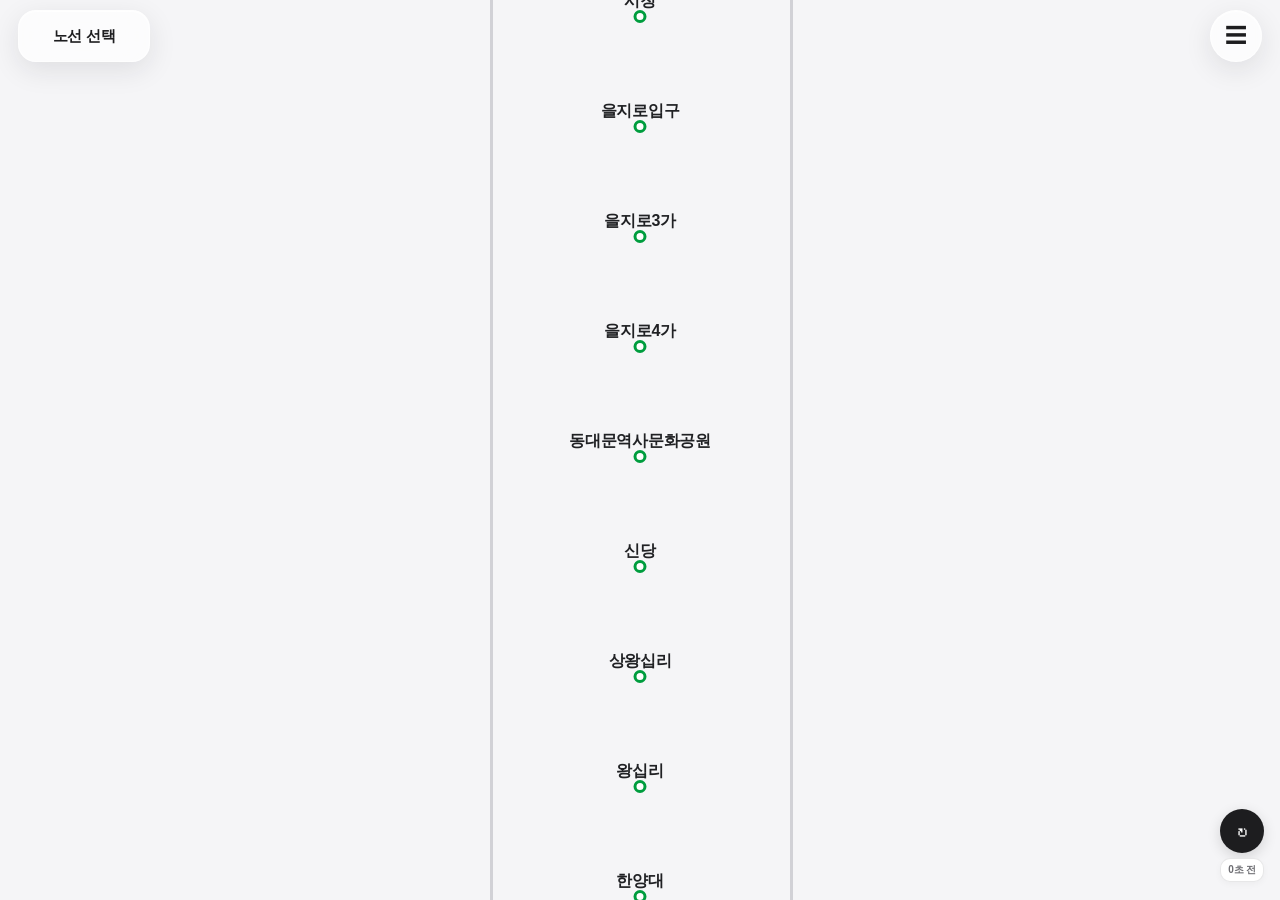
==== commit db76676f: "Update test.html" ====
--- a/test.html
+++ b/test.html
@@ -1360,31 +1360,116 @@
 }
 
 
-/* V4: per-car congestion layout replaces the misleading route-progress bar */
-.train-line-circle.train-symbol { background:#f2f2f7 !important; color:#1d1d1f; font-size:21px; border-radius:12px; }
-.car-crowding-heading { display:flex; align-items:center; justify-content:space-between; gap:12px; margin:16px 0 10px; }
-.car-crowding-heading > div { display:flex; flex-direction:column; gap:3px; }
-.car-crowding-heading strong { font-size:14px; color:#1d1d1f; }
-.car-crowding-heading span { font-size:11px; color:#6e6e73; }
-.crowding-api-status { flex:0 0 auto; padding:5px 8px; border-radius:8px; background:#f2f2f7; color:#6e6e73 !important; font-size:10px !important; }
-.car-crowding-list { display:grid; grid-template-columns:repeat(5,minmax(0,1fr)); gap:7px; }
-.car-crowding-item { min-width:0; min-height:73px; padding:8px 4px 7px; display:flex; flex-direction:column; align-items:center; justify-content:center; gap:5px; border:1px solid #e5e5ea; border-radius:11px; background:#fafafa; }
-.car-number { display:grid; place-items:center; width:22px; height:22px; border-radius:7px; background:#e9e9ee; color:#3a3a3c; font-size:11px; font-weight:700; }
-.car-mini-people { display:flex; justify-content:center; gap:2px; }
-.car-mini-people i { display:block; width:4px; height:8px; border-radius:3px 3px 1px 1px; background:#c7c7cc; }
-.car-crowding-item strong { font-size:9px; line-height:1; color:#86868b; font-weight:600; }
-.crowding-note { margin:10px 1px 0; color:#86868b; font-size:10px; line-height:1.5; }
-@media (min-width:700px) { .train-detail-card { width:min(440px, calc(100vw - 44px)); } }
-@media (max-width:380px) { .car-crowding-list { gap:4px; } .car-crowding-item { min-height:68px; padding-left:2px; padding-right:2px; } .train-card-sub { max-width:210px; } }
+/* === Refined controls and responsive station map === */
+.top-controls{position:sticky;top:10px;z-index:80;display:flex;align-items:center;justify-content:space-between;gap:12px;padding:0 16px;margin:10px auto 12px;width:min(100%,900px);pointer-events:none;}
+.top-controls button{pointer-events:auto;backdrop-filter:blur(18px);-webkit-backdrop-filter:blur(18px);border:1px solid rgba(60,60,67,.12);box-shadow:0 5px 18px rgba(0,0,0,.08);}
+.line-picker-trigger{display:flex;align-items:center;gap:12px;min-height:54px;padding:9px 17px;border-radius:17px;background:rgba(255,255,255,.78);color:#1d1d1f;text-align:left;transition:all .25s ease;}
+.line-picker-trigger .line-picker-kicker{font-size:11px;color:#86868b;font-weight:600;}
+.line-picker-trigger strong{font-size:18px;letter-spacing:-.4px;}
+.picker-chevron{font-size:19px;color:#86868b;transition:transform .2s ease;}
+.line-picker-trigger[aria-expanded="true"] .picker-chevron{transform:rotate(180deg);}
+.menu-trigger{width:54px;height:54px;display:grid;place-items:center;border-radius:50%;background:rgba(255,255,255,.78);color:#1d1d1f;font-size:22px;transition:width .25s ease,background .2s ease;}
+.menu-trigger.menu-open{width:98px;border-radius:28px;font-size:14px;font-weight:700;background:rgba(255,255,255,.94);}
+.more-label{white-space:nowrap;}
+.line-selector{position:relative;z-index:70;display:flex;flex-wrap:wrap;justify-content:center;gap:9px;padding:4px 16px 14px;margin:0 auto;max-width:1000px;opacity:1;transform:translateX(0);transition:opacity .28s ease,transform .38s cubic-bezier(.2,.8,.2,1),max-height .3s ease;max-height:300px;overflow:hidden;}
+.line-selector.compact-hidden{opacity:0;transform:translateX(65px);max-height:0;padding-top:0;padding-bottom:0;pointer-events:none;}
+.line-selector.picker-open{opacity:1;transform:translateX(0);max-height:300px;padding:12px 16px 16px;pointer-events:auto;background:rgba(245,245,247,.86);backdrop-filter:blur(18px);-webkit-backdrop-filter:blur(18px);border-radius:0 0 20px 20px;}
+.line-button{min-height:43px!important;min-width:66px!important;padding:10px 17px!important;font-size:14px!important;border-radius:15px!important;}
+.menu-stack{position:fixed;top:77px;right:max(16px,calc((100vw - 868px)/2));z-index:79;width:min(280px,calc(100vw - 32px));display:flex;flex-direction:column;gap:9px;pointer-events:none;}
+.menu-card{display:flex;align-items:center;gap:12px;width:100%;min-height:66px;padding:12px 14px;border:1px solid rgba(60,60,67,.10);border-radius:18px;background:rgba(255,255,255,.91);backdrop-filter:blur(20px);-webkit-backdrop-filter:blur(20px);box-shadow:0 8px 24px rgba(0,0,0,.08);text-align:left;color:#1d1d1f;opacity:0;transform:translateY(-9px) scale(.97);transition:opacity .24s ease,transform .3s cubic-bezier(.2,.8,.2,1);}
+.menu-stack.menu-visible{pointer-events:auto;}
+.menu-stack.menu-visible .menu-card{opacity:1;transform:translateY(0) scale(1);}
+.menu-stack.menu-visible .menu-card:nth-child(1){transition-delay:.03s}.menu-stack.menu-visible .menu-card:nth-child(2){transition-delay:.10s}.menu-stack.menu-visible .menu-card:nth-child(3){transition-delay:.17s}
+.menu-card-icon{width:36px;height:36px;display:grid;place-items:center;flex:none;border-radius:12px;background:#f2f2f7;font-size:18px;color:#3a3a3c;}
+.menu-card>span:nth-child(2){display:flex;flex-direction:column;gap:4px;flex:1}.menu-card strong{font-size:14px;font-weight:700}.menu-card small{font-size:11px;color:#86868b}.menu-card-arrow{font-size:24px;color:#aeaeb2;}
+/* 방향 표시를 뒤집음: 왼쪽은 하행, 오른쪽은 상행 */
+.v-train.up{left:auto!important;right:12%!important;}
+.v-train.down{left:12%!important;right:auto!important;}
+.v-up-line{left:auto!important;right:14%!important;}
+.v-down-line{right:auto!important;left:14%!important;}
+.popup-header>div{display:flex;align-items:center;gap:12px;min-width:0;}
+.popup-stn-name{display:inline-flex;align-items:center;min-height:38px;line-height:1.15;white-space:normal;overflow-wrap:anywhere;font-size:clamp(20px,2.4vw,29px)!important;}
+.popup-header .badge{display:inline-flex;align-items:center;justify-content:center;flex:none;min-height:32px;line-height:1;padding:7px 11px;}
+@media(max-width:600px){.top-controls{top:7px;padding:0 12px;margin:7px auto 8px}.line-picker-trigger,.menu-trigger{min-height:49px;height:49px}.menu-trigger{width:49px}.line-picker-trigger{padding:8px 13px;gap:9px}.line-picker-trigger strong{font-size:16px}.line-button{min-width:58px!important;min-height:40px!important;padding:9px 12px!important}.menu-stack{top:66px;right:12px}.popup-header>div{gap:8px}.popup-stn-name{font-size:21px!important}.popup-header .badge{min-height:30px;padding:6px 9px}}
+
+
+/* ===== 레이아웃 보정: 기본은 노선 칩, 스크롤 시 퀵 컨트롤 ===== */
+.app-container{height:100dvh;overflow:hidden;background:#f5f5f7;}
+.top-controls{position:absolute;top:10px;left:0;right:0;width:100%;max-width:none;margin:0;padding:0 18px;display:flex;align-items:center;justify-content:space-between;gap:12px;z-index:90;pointer-events:none;}
+.top-controls button{pointer-events:auto;}
+.line-picker-trigger{display:flex;opacity:0;visibility:hidden;pointer-events:none;transform:translateX(-12px);transition:opacity .25s ease,transform .32s ease,visibility .25s;}
+.line-picker-trigger.trigger-visible{opacity:1;visibility:visible;pointer-events:auto;transform:translateX(0);}
+.menu-trigger{margin-left:auto;flex:none;}
+.top-controls:not(.compact-mode) .menu-trigger{opacity:0;visibility:hidden;pointer-events:none;}
+.top-controls.compact-mode .menu-trigger{opacity:1;visibility:visible;pointer-events:auto;}
+.line-selector{position:relative;flex:0 0 auto;width:100%;max-width:none;min-height:64px;margin:0;padding:10px 14px 12px;display:flex;flex-wrap:nowrap;justify-content:flex-start;align-items:center;gap:9px;overflow-x:auto;overflow-y:hidden;white-space:nowrap;background:rgba(245,245,247,.84);border:0;border-bottom:1px solid rgba(60,60,67,.08);backdrop-filter:blur(18px);-webkit-backdrop-filter:blur(18px);opacity:1;transform:translateX(0);max-height:80px;transition:opacity .25s ease,transform .34s cubic-bezier(.2,.8,.2,1),max-height .28s ease,padding .28s ease;z-index:70;}
+.line-selector.compact-hidden{opacity:0;transform:translateX(-100%);max-height:0;min-height:0;padding-top:0;padding-bottom:0;border-bottom:0;pointer-events:none;}
+.line-selector.picker-open{position:absolute;top:64px;left:0;right:0;width:100%;height:auto;max-height:45dvh;min-height:0;flex-wrap:wrap;overflow-y:auto;justify-content:flex-start;padding:14px;background:rgba(245,245,247,.91);border:0;border-radius:0 0 20px 20px;box-shadow:0 12px 28px rgba(0,0,0,.10);}
+.line-button{flex:0 0 auto;}
+.main-content{flex:1 1 auto;min-height:0;width:100%;overflow-y:auto;overflow-x:hidden;padding:10px 0 110px;margin:0;background:#f5f5f7;overscroll-behavior-y:contain;}
+.map-instruction{margin:4px 0 20px;}
+.vertical-map-container{position:relative;width:100%;max-width:1000px;margin:0 auto;}
+.v-station-nodes,.v-trains-container{width:100%;}
+/* 선로와 열차는 화면 전체 폭을 활용하되 중앙 역명과 겹치지 않게 배치 */
+.v-up-line{left:35%!important;right:auto!important;}
+.v-down-line{left:65%!important;right:auto!important;}
+.v-train.up{left:35%!important;right:auto!important;}
+.v-train.down{left:65%!important;right:auto!important;}
+.menu-stack{top:74px;}
+@media(max-width:600px){
+ .top-controls{top:8px;padding:0 12px;}
+ .line-selector{min-height:60px;padding:9px 10px;gap:7px;}
+ .line-selector.picker-open{top:60px;padding:12px;}
+ .line-button{min-height:40px!important;min-width:58px!important;padding:9px 12px!important;}
+ .line-picker-trigger{min-height:49px;height:49px;padding:8px 13px;gap:8px;}
+ .menu-trigger{min-height:49px;height:49px;width:49px;}
+ .main-content{padding-top:8px;}
+ .vertical-map-container{width:100%;}
+ .v-up-line,.v-train.up{left:25%!important;}
+ .v-down-line,.v-train.down{left:75%!important;}
+ .v-station-name{font-size:13px;}
+ .menu-stack{top:66px;right:12px;}
+}
+@media(prefers-reduced-motion:reduce){.line-selector,.line-picker-trigger,.menu-trigger{transition:none!important;}}
+
+
+/* ===== Apple-like control polish v6 ===== */
+.top-controls{position:fixed!important;top:10px!important;left:0!important;right:0!important;width:100%!important;max-width:none!important;padding:0 18px!important;margin:0!important;z-index:120!important;display:flex!important;align-items:center!important;justify-content:space-between!important;pointer-events:none!important;}
+.top-controls button{pointer-events:auto!important;background:rgba(255,255,255,.70)!important;border:1px solid rgba(255,255,255,.58)!important;box-shadow:0 8px 28px rgba(25,25,35,.10),inset 0 1px 0 rgba(255,255,255,.72)!important;backdrop-filter:blur(24px) saturate(1.35)!important;-webkit-backdrop-filter:blur(24px) saturate(1.35)!important;}
+.line-picker-trigger{min-width:132px!important;min-height:52px!important;height:52px!important;padding:0 18px!important;justify-content:center!important;border-radius:18px!important;color:#1d1d1f!important;opacity:0;visibility:hidden;pointer-events:none!important;transform:translateX(-16px) scale(.97);transition:opacity .42s cubic-bezier(.22,1,.36,1),transform .52s cubic-bezier(.22,1,.36,1),visibility .42s!important;}
+.line-picker-trigger.trigger-visible{opacity:1;visibility:visible;pointer-events:auto!important;transform:translateX(0) scale(1);}
+.picker-label{font-size:15px;font-weight:650;letter-spacing:-.25px;white-space:nowrap;}
+.menu-trigger{position:relative!important;margin-left:auto!important;flex:none!important;width:52px!important;height:52px!important;min-height:52px!important;opacity:1!important;visibility:visible!important;pointer-events:auto!important;border-radius:50%!important;transition:width .28s cubic-bezier(.22,1,.36,1),background .3s ease,transform .3s ease!important;}
+.menu-trigger.menu-open{width:94px!important;border-radius:28px!important;}
+.line-selector{position:relative!important;width:100%!important;max-width:none!important;min-height:66px!important;height:auto!important;padding:10px 16px 12px!important;gap:9px!important;display:flex!important;flex-wrap:nowrap!important;align-items:center!important;justify-content:flex-start!important;overflow-x:auto!important;overflow-y:hidden!important;white-space:nowrap!important;background:rgba(245,245,247,.68)!important;border:0!important;box-shadow:none!important;backdrop-filter:blur(24px) saturate(1.2)!important;-webkit-backdrop-filter:blur(24px) saturate(1.2)!important;opacity:1;transform:translateX(0);max-height:84px!important;transition:opacity .42s cubic-bezier(.22,1,.36,1),transform .58s cubic-bezier(.22,1,.36,1),max-height .42s ease,padding .42s ease!important;}
+.line-selector.compact-hidden{opacity:0!important;visibility:hidden!important;transform:translateX(-105%)!important;max-height:0!important;min-height:0!important;height:0!important;padding-top:0!important;padding-bottom:0!important;overflow:hidden!important;pointer-events:none!important;}
+/* In compact mode the route chips replace the route-picker button in the same top row. */
+.line-selector.picker-open{position:fixed!important;top:10px!important;left:12px!important;right:82px!important;width:auto!important;height:52px!important;min-height:52px!important;max-height:52px!important;margin:0!important;padding:5px 9px!important;display:flex!important;flex-wrap:nowrap!important;align-items:center!important;justify-content:flex-start!important;overflow-x:auto!important;overflow-y:hidden!important;border-radius:18px!important;background:rgba(255,255,255,.70)!important;border:1px solid rgba(255,255,255,.58)!important;box-shadow:0 8px 28px rgba(25,25,35,.10),inset 0 1px 0 rgba(255,255,255,.72)!important;backdrop-filter:blur(24px) saturate(1.35)!important;-webkit-backdrop-filter:blur(24px) saturate(1.35)!important;opacity:1!important;visibility:visible!important;transform:translateX(0)!important;z-index:121!important;pointer-events:auto!important;}
+.line-button{flex:0 0 auto!important;background:rgba(255,255,255,.72)!important;border:1px solid rgba(60,60,67,.09)!important;backdrop-filter:blur(14px)!important;-webkit-backdrop-filter:blur(14px)!important;transition:transform .38s cubic-bezier(.22,1,.36,1),background .25s ease,box-shadow .25s ease!important;}
+.line-button:active{transform:scale(.96)!important;}
+.menu-stack{position:fixed!important;top:74px!important;z-index:119!important;}
+.main-content{padding-top:10px!important;}
+@media(max-width:600px){.top-controls{top:8px!important;padding:0 12px!important}.line-picker-trigger,.menu-trigger{height:49px!important;min-height:49px!important}.line-picker-trigger{min-width:120px!important;padding:0 15px!important}.menu-trigger{width:49px!important}.line-selector{min-height:60px!important;padding:9px 10px!important;max-height:76px!important}.line-selector.picker-open{top:8px!important;left:8px!important;right:66px!important;height:49px!important;min-height:49px!important;max-height:49px!important;padding:4px 7px!important}.line-button{min-height:39px!important;min-width:56px!important;padding:8px 11px!important}.menu-stack{top:65px!important;right:12px!important}}
+@media(prefers-reduced-motion:reduce){.line-selector,.line-picker-trigger,.menu-trigger,.line-button{transition:none!important;}}
 </style>
 </head>
 
 <body>
 <div class="app-container">
 
-  <!-- 헤더 대신 가로형 노선 선택 -->
-  <nav class="line-selector" id="lineSelector"
-       aria-label="지하철 노선 선택"></nav>
+  <!-- 상단 퀵 컨트롤 -->
+  <div class="top-controls" id="topControls">
+    <button type="button" class="line-picker-trigger" id="linePickerTrigger" aria-expanded="false">
+      <span class="picker-label">노선 선택</span>
+    </button>
+    <button type="button" class="menu-trigger" id="menuTrigger" aria-label="메뉴 열기" aria-expanded="false">☰</button>
+  </div>
+  <nav class="line-selector" id="lineSelector" aria-label="지하철 노선 선택"></nav>
+  <div class="menu-stack" id="menuStack" aria-hidden="true">
+    <button type="button" class="menu-card" data-menu="login"><span class="menu-card-icon">↗</span><span><strong>로그인</strong><small>계정 및 개인 설정</small></span><span class="menu-card-arrow">›</span></button>
+    <button type="button" class="menu-card" data-menu="developer"><span class="menu-card-icon">⌘</span><span><strong>개발자</strong><small>앱 정보 및 제작자</small></span><span class="menu-card-arrow">›</span></button>
+    <button type="button" class="menu-card" data-menu="api"><span class="menu-card-icon">⌁</span><span><strong>API 정보</strong><small>데이터 제공 및 상태</small></span><span class="menu-card-arrow">›</span></button>
+  </div>
 
   <!-- 세로형 노선 지도 -->
   <main class="main-content" id="mainContent">
@@ -1409,13 +1494,13 @@
   </div>
 
   <section class="train-detail-card hidden" id="trainDetailCard" aria-live="polite">
-    <div class="train-card-top"><div class="train-line-circle train-symbol" id="trainCardLineNum" aria-label="열차">🚇</div>
-      <div class="train-card-heading"><div class="train-card-title">열차 <strong id="trainCardNo">API없음</strong> <span id="trainCardStatus" class="train-status-pill">API없음</span></div>
-      <div class="train-card-sub" id="trainCardLocation">현재 위치: API없음</div></div>
-      <button class="train-card-refresh" id="trainCardRefresh" aria-label="열차 정보 새로고침" title="열차 정보 새로고침">↻</button></div>
-    <div class="car-crowding-heading"><div><strong>칸별 혼잡도</strong><span>열차 객실별 혼잡 현황</span></div><span id="carCrowdingSource" class="crowding-api-status">API없음</span></div>
-    <div class="car-crowding-list" id="carCrowdingList" aria-live="polite"></div>
-    <p class="crowding-note" id="carCrowdingNote">칸별 혼잡도 데이터가 제공되지 않아요.</p>
+    <div class="train-card-top"><div class="train-line-circle" id="trainCardLineNum">2</div>
+      <div class="train-card-heading"><div class="train-card-title">열차 <strong id="trainCardNo">현재 정보 없음</strong> <span id="trainCardStatus" class="train-status-pill">현재 정보 없음</span></div>
+      <div class="train-card-sub" id="trainCardLocation">현재 위치: 현재 정보 없음</div></div>
+      <button class="train-card-refresh" id="trainCardRefresh" aria-label="열차 정보 새로고침">↻</button></div>
+    <div class="train-card-progress-label"><span>열차 운행 진행도</span><strong id="trainCardProgressText">현재 정보 없음</strong></div>
+    <div class="train-progress"><span id="trainCardProgress"></span></div>
+    <div class="train-progress-scale"><span id="trainCardStart">첫 역</span><span id="trainCardMid">중간 역</span><span id="trainCardEnd">종착역</span></div>
     <div class="train-card-actions"><button id="trainCardAlert">♧ 도착 알림 받기</button><button id="trainCardMap">▣ 전체 노선 지도보기</button></div>
   </section>
 
@@ -1449,11 +1534,11 @@
         <div class="arrival-split">
           <div class="arr-col">
             <h4>상행 / 내선</h4>
-            <div id="arrUpList">API없음</div>
+            <div id="arrUpList">현재 정보 없음</div>
           </div>
           <div class="arr-col">
             <h4>하행 / 외선</h4>
-            <div id="arrDownList">API없음</div>
+            <div id="arrDownList">현재 정보 없음</div>
           </div>
         </div>
       </section>
@@ -1493,11 +1578,11 @@
         <div class="arrival-split">
           <div class="arr-col">
             <h4>상행 / 내선</h4>
-            <div id="ttUpList" class="tt-list">API없음</div>
+            <div id="ttUpList" class="tt-list">현재 정보 없음</div>
           </div>
           <div class="arr-col">
             <h4>하행 / 외선</h4>
-            <div id="ttDownList" class="tt-list">API없음</div>
+            <div id="ttDownList" class="tt-list">현재 정보 없음</div>
           </div>
         </div>
       </section>
@@ -1919,6 +2004,7 @@
 }
 
 function updateActiveLineButton() {
+  const label = document.getElementById('currentLineLabel'); if (label) label.textContent = currentLine || '노선 선택';
   document.querySelectorAll('.line-button').forEach(button => {
     const active = button.dataset.line === currentLine;
 
@@ -2223,7 +2309,7 @@
 
         const isExpress = String(train.btrainSttus || train.trainType || '').includes('급행');
         element.className = `v-train ${isUp ? 'up' : 'down'}${isExpress ? ' express' : ''}`;
-        element._trainData = { trainNo, status, statusText, station: train.statnNm || 'API없음', destination: train.bstatnNm || train.statnTnm || 'API없음', isUp, stationIndex: stationIndexInLine, lineName: requestLine };
+        element._trainData = { trainNo, status, statusText, station: train.statnNm || '현재 정보 없음', destination: train.bstatnNm || train.statnTnm || '현재 정보 없음', isUp, stationIndex: stationIndexInLine, lineName: requestLine };
 
         element.innerHTML =
           `<span>${escapeHtml(trainNo)}</span>` +
@@ -2408,19 +2494,19 @@
 
     arrUpList.innerHTML =
       upHTML ||
-      '<div class="arr-item">API없음</div>';
+      '<div class="arr-item">현재 정보 없음</div>';
 
     arrDownList.innerHTML =
       downHTML ||
-      '<div class="arr-item">API없음</div>';
+      '<div class="arr-item">현재 정보 없음</div>';
 
   } catch (error) {
     if (requestId === popupRequestId) {
       arrUpList.innerHTML =
-        '<div class="arr-item">API없음</div>';
+        '<div class="arr-item">현재 정보 없음</div>';
 
       arrDownList.innerHTML =
-        '<div class="arr-item">API없음</div>';
+        '<div class="arr-item">현재 정보 없음</div>';
     }
   } finally {
     if (requestId === popupRequestId) {
@@ -2477,8 +2563,8 @@
 
   } catch (error) {
     if (requestId === popupRequestId) {
-      timeRideNum.textContent = 'API없음';
-      timeAlightNum.textContent = 'API없음';
+      timeRideNum.textContent = '현재 정보 없음';
+      timeAlightNum.textContent = '현재 정보 없음';
     }
   } finally {
     if (requestId === popupRequestId) {
@@ -2578,10 +2664,10 @@
   } catch (error) {
     if (requestId === popupRequestId) {
       ttUpList.innerHTML =
-        '<div class="tt-item">시간표 API없음</div>';
+        '<div class="tt-item">시간표 현재 정보 없음</div>';
 
       ttDownList.innerHTML =
-        '<div class="tt-item">시간표 API없음</div>';
+        '<div class="tt-item">시간표 현재 정보 없음</div>';
     }
   } finally {
     if (requestId === popupRequestId) {
@@ -2592,7 +2678,7 @@
 
 function renderTimetable(rows, isUp) {
   if (!rows.length) {
-    return '<div class="tt-item">시간표 API없음</div>';
+    return '<div class="tt-item">시간표 현재 정보 없음</div>';
   }
 
   const now = new Date();
@@ -2702,22 +2788,20 @@
 function showTrainDetail(train) {
   if (!train) return;
   selectedTrainData = train;
-  $('trainCardLineNum').textContent = '🚇';
-  $('trainCardLineNum').style.background = '#f2f2f7';
-  $('trainCardNo').textContent = train.trainNo || 'API없음';
-  $('trainCardStatus').textContent = train.statusText || 'API없음';
-  $('trainCardLocation').textContent = `현재 위치: ${train.station || 'API없음'} · ${train.destination || 'API없음'}행`;
-
-  // 연결된 실시간 열차 위치 API에는 객실별 혼잡도 필드가 없어 임의의 수치를 만들지 않음
-  const carList = $('carCrowdingList');
-  carList.innerHTML = Array.from({length:10}, (_, i) => `
-    <div class="car-crowding-item" aria-label="${i+1}호차 혼잡도 API없음">
-      <span class="car-number">${i+1}</span>
-      <div class="car-mini-people" aria-hidden="true"><i></i><i></i><i></i><i></i><i></i></div>
-      <strong>API없음</strong>
-    </div>`).join('');
-  $('carCrowdingSource').textContent = 'API없음';
-  $('carCrowdingNote').textContent = '현재 연결된 API에서 칸별 혼잡도 데이터를 제공하지 않아 표시할 수 없어요.';
+  const line = lineData[train.lineName] || lineData[currentLine];
+  $('trainCardLineNum').textContent = (train.lineName.match(/\\d+/) || ['↻'])[0];
+  $('trainCardLineNum').style.background = line.color;
+  $('trainCardNo').textContent = train.trainNo || '현재 정보 없음';
+  $('trainCardStatus').textContent = train.statusText || '현재 정보 없음';
+  $('trainCardLocation').textContent = `현재 위치: ${train.station || '현재 정보 없음'} · ${train.destination || '현재 정보 없음'}행`;
+  const stations = line.circular ? line.stations.slice(0,-1) : line.stations;
+  const idx = train.stationIndex;
+  const progress = idx >= 0 && stations.length > 1 ? Math.round(idx / (stations.length - 1) * 100) : null;
+  $('trainCardProgressText').textContent = progress === null ? '현재 정보 없음' : `${progress}%`;
+  $('trainCardProgress').style.width = progress === null ? '0%' : `${progress}%`;
+  $('trainCardStart').textContent = stations[0] || '현재 정보 없음';
+  $('trainCardMid').textContent = stations[Math.floor(stations.length/2)] || '현재 정보 없음';
+  $('trainCardEnd').textContent = stations[stations.length-1] || '현재 정보 없음';
   $('trainDetailCard').classList.remove('hidden');
 }
 $('trainCardRefresh').addEventListener('click', () => refreshAll());
@@ -2734,6 +2818,69 @@
 });
 
 /* ========================================
+   상단 노선 선택 / 더보기 메뉴
+======================================== */
+const topControls = $('topControls');
+const linePickerTrigger = $('linePickerTrigger');
+const currentLineLabel = $('currentLineLabel');
+const menuTrigger = $('menuTrigger');
+const menuStack = $('menuStack');
+let lineMenuOpen = false;
+let moreMenuOpen = false;
+function syncCurrentLineLabel() { currentLineLabel.textContent = currentLine || '노선 선택'; }
+menuTrigger.addEventListener('click', () => {
+  moreMenuOpen = !moreMenuOpen;
+  menuTrigger.classList.toggle('menu-open', moreMenuOpen);
+  menuTrigger.setAttribute('aria-expanded', String(moreMenuOpen));
+  menuTrigger.innerHTML = moreMenuOpen ? '<span class="more-label">더보기</span>' : '☰';
+  menuStack.classList.toggle('menu-visible', moreMenuOpen);
+  menuStack.setAttribute('aria-hidden', String(!moreMenuOpen));
+});
+menuStack.querySelectorAll('.menu-card').forEach(card => card.addEventListener('click', () => {
+  const label = card.querySelector('strong').textContent;
+  if (card.dataset.menu === 'login') alert('로그인 기능은 아직 준비 중이에요.');
+  else if (card.dataset.menu === 'developer') alert('서울 지하철 대시보드 개발자 정보');
+  else alert('연결된 실시간 열차 위치 API 및 데이터 제공 정보를 표시합니다.');
+}));
+// 노선 목록과 퀵 버튼은 같은 자리를 교체하며, 더보기 버튼은 항상 표시합니다.
+const mainContent = $('mainContent');
+let lastScrollY = mainContent.scrollTop;
+let compactMode = false;
+function setCompactMode(compact) {
+  compactMode = compact;
+  topControls.classList.toggle('compact-mode', compact);
+  lineSelector.classList.toggle('compact-hidden', compact && !lineMenuOpen);
+  lineSelector.classList.toggle('picker-open', compact && lineMenuOpen);
+  linePickerTrigger.classList.toggle('trigger-visible', compact && !lineMenuOpen);
+  linePickerTrigger.setAttribute('aria-expanded', String(compact && !lineMenuOpen));
+}
+mainContent.addEventListener('scroll', () => {
+  const y = mainContent.scrollTop;
+  if (y > lastScrollY + 2 && y > 45) {
+    setCompactMode(true);
+  } else if (y < lastScrollY - 2 || y <= 45) {
+    lineMenuOpen = false;
+    setCompactMode(false);
+  }
+  lastScrollY = y;
+}, {passive:true});
+linePickerTrigger.addEventListener('click', () => {
+  // 누르면 버튼 자리에 노선 칩이 들어옵니다. 버튼 아래로 펼치지 않습니다.
+  lineMenuOpen = !lineMenuOpen;
+  linePickerTrigger.classList.toggle('trigger-visible', compactMode && !lineMenuOpen);
+  linePickerTrigger.setAttribute('aria-expanded', String(compactMode && !lineMenuOpen));
+  lineSelector.classList.toggle('compact-hidden', compactMode && !lineMenuOpen);
+  lineSelector.classList.toggle('picker-open', compactMode && lineMenuOpen);
+});
+// 노선을 고르면 컴팩트 모드에서는 노선 칩을 접고 '노선 선택' 버튼으로 돌아갑니다.
+lineSelector.addEventListener('click', (event) => {
+  if (event.target.closest('.line-button') && compactMode) {
+    lineMenuOpen = false;
+    setCompactMode(true);
+  }
+});
+
+/* ========================================
    앱 시작
 ======================================== */
 
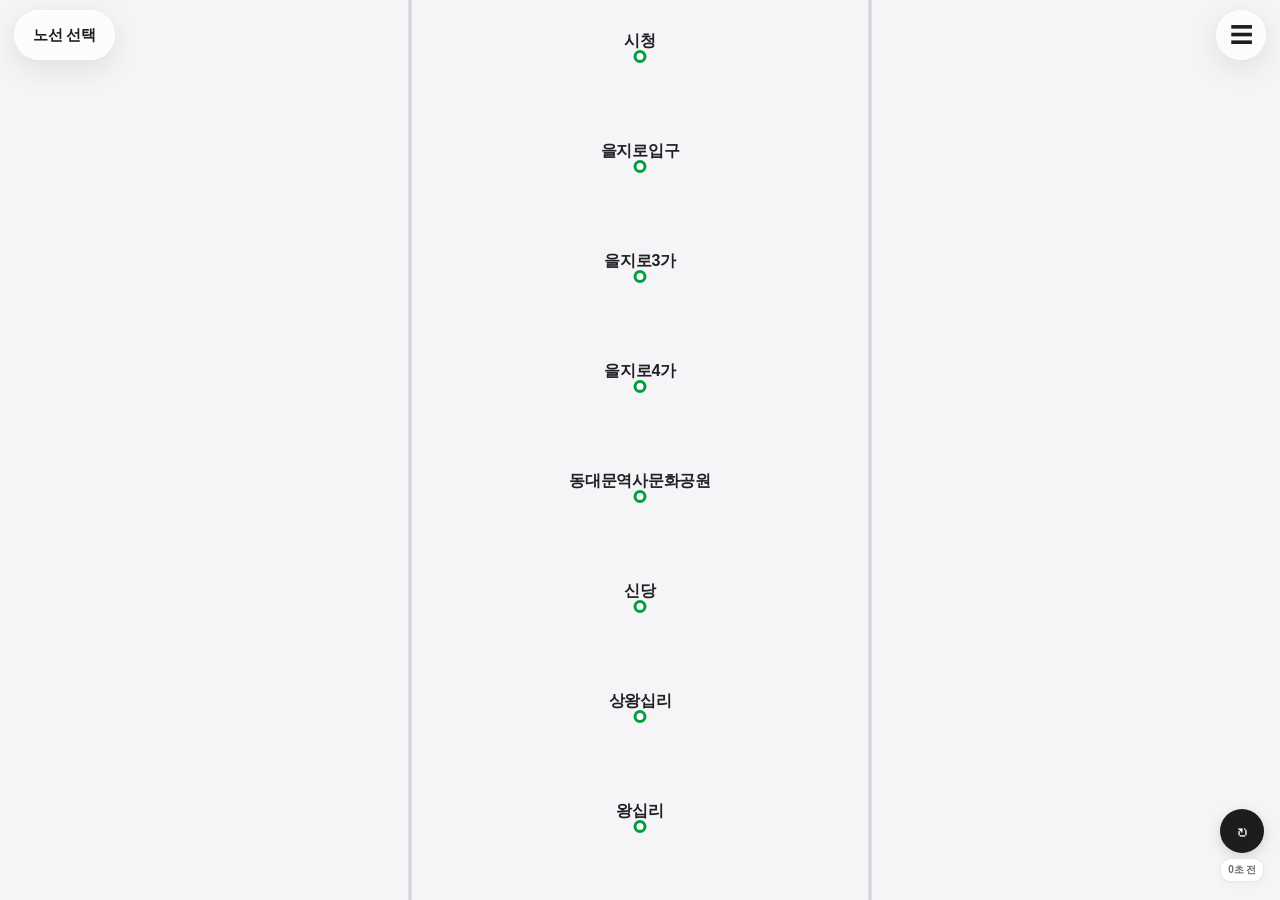
==== commit bf7d6d2a: "Update test.html" ====
--- a/test.html
+++ b/test.html
@@ -1451,6 +1451,174 @@
 .main-content{padding-top:10px!important;}
 @media(max-width:600px){.top-controls{top:8px!important;padding:0 12px!important}.line-picker-trigger,.menu-trigger{height:49px!important;min-height:49px!important}.line-picker-trigger{min-width:120px!important;padding:0 15px!important}.menu-trigger{width:49px!important}.line-selector{min-height:60px!important;padding:9px 10px!important;max-height:76px!important}.line-selector.picker-open{top:8px!important;left:8px!important;right:66px!important;height:49px!important;min-height:49px!important;max-height:49px!important;padding:4px 7px!important}.line-button{min-height:39px!important;min-width:56px!important;padding:8px 11px!important}.menu-stack{top:65px!important;right:12px!important}}
 @media(prefers-reduced-motion:reduce){.line-selector,.line-picker-trigger,.menu-trigger,.line-button{transition:none!important;}}
+
+
+/* V7 corrections: visible first station, transparent route row, fixed hamburger */
+.top-controls{
+  position:fixed!important;top:10px!important;left:0!important;right:0!important;
+  width:100%!important;max-width:none!important;padding:0 14px!important;margin:0!important;
+  z-index:300!important;pointer-events:none!important;display:flex!important;
+  align-items:center!important;justify-content:space-between!important;
+}
+.top-controls button{pointer-events:auto!important;}
+/* Hamburger remains a round icon button in every state */
+.menu-trigger{
+  position:relative!important;display:flex!important;align-items:center!important;justify-content:center!important;
+  visibility:visible!important;opacity:1!important;pointer-events:auto!important;
+  flex:0 0 50px!important;width:50px!important;height:50px!important;min-height:50px!important;
+  padding:0!important;border-radius:50%!important;font-size:23px!important;line-height:1!important;
+  color:#1d1d1f!important;background:rgba(255,255,255,.68)!important;
+  backdrop-filter:blur(22px) saturate(1.45)!important;-webkit-backdrop-filter:blur(22px) saturate(1.45)!important;
+  border:1px solid rgba(255,255,255,.78)!important;box-shadow:0 6px 22px rgba(20,20,30,.09)!important;
+}
+.menu-trigger .more-label{display:none!important;}
+/* No wrapper/card behind route chips, with a reserved lane for the fixed menu button */
+.line-selector{
+  position:relative!important;top:auto!important;left:auto!important;right:auto!important;
+  width:100%!important;max-width:none!important;box-sizing:border-box!important;
+  display:flex!important;align-items:center!important;flex-wrap:nowrap!important;
+  gap:8px!important;padding:10px 76px 10px 14px!important;margin:0!important;
+  min-height:62px!important;max-height:72px!important;overflow-x:auto!important;overflow-y:hidden!important;
+  background:transparent!important;border:0!important;border-bottom:0!important;box-shadow:none!important;
+  backdrop-filter:none!important;-webkit-backdrop-filter:none!important;
+  transition:opacity .48s cubic-bezier(.22,1,.36,1),transform .58s cubic-bezier(.22,1,.36,1),visibility .48s!important;
+}
+.line-selector::-webkit-scrollbar{display:none!important;}
+.line-button{
+  flex:0 0 auto!important;position:relative!important;z-index:1!important;
+  background:rgba(255,255,255,.67)!important;border:1px solid rgba(60,60,67,.10)!important;
+  backdrop-filter:blur(16px) saturate(1.25)!important;-webkit-backdrop-filter:blur(16px) saturate(1.25)!important;
+  box-shadow:0 2px 9px rgba(0,0,0,.035)!important;
+  transition:transform .42s cubic-bezier(.22,1,.36,1),opacity .42s cubic-bezier(.22,1,.36,1),background .25s ease!important;
+}
+.line-button:active{transform:scale(.96)!important;}
+/* Scrolled mode: swap the selector and the plain-text trigger in exactly the same lane */
+.line-picker-trigger{
+  position:absolute!important;left:14px!important;top:0!important;
+  min-width:0!important;width:auto!important;height:50px!important;min-height:50px!important;
+  padding:0 18px!important;border-radius:999px!important;gap:0!important;
+  color:#1d1d1f!important;background:rgba(255,255,255,.70)!important;
+  border:1px solid rgba(255,255,255,.78)!important;box-shadow:0 6px 22px rgba(20,20,30,.08)!important;
+  backdrop-filter:blur(22px) saturate(1.4)!important;-webkit-backdrop-filter:blur(22px) saturate(1.4)!important;
+}
+.line-picker-trigger .picker-label{font-size:15px!important;font-weight:650!important;white-space:nowrap!important;}
+.line-picker-trigger .current-line-label,#currentLineLabel{display:none!important;}
+.top-controls:not(.compact-mode) .line-picker-trigger{opacity:0!important;visibility:hidden!important;pointer-events:none!important;}
+.top-controls.compact-mode .line-picker-trigger.trigger-visible{opacity:1!important;visibility:visible!important;pointer-events:auto!important;transform:translateX(0)!important;}
+.top-controls.compact-mode .menu-trigger{opacity:1!important;visibility:visible!important;pointer-events:auto!important;}
+.line-selector.compact-hidden{
+  opacity:0!important;visibility:hidden!important;pointer-events:none!important;
+  transform:translateX(-34px)!important;max-height:0!important;min-height:0!important;
+  height:0!important;padding-top:0!important;padding-bottom:0!important;margin:0!important;overflow:hidden!important;
+}
+.line-selector.picker-open{
+  position:absolute!important;top:0!important;left:0!important;right:0!important;
+  width:calc(100% - 64px)!important;height:50px!important;min-height:50px!important;max-height:50px!important;
+  padding:4px 8px 4px 14px!important;margin:0!important;opacity:1!important;visibility:visible!important;
+  transform:translateX(0)!important;overflow-x:auto!important;overflow-y:hidden!important;
+  background:transparent!important;border:0!important;box-shadow:none!important;
+}
+.top-controls.compact-mode .line-selector.picker-open{margin-left:0!important;}
+/* Keep the menu stack aligned under its permanently fixed circular button */
+.menu-stack{position:fixed!important;top:70px!important;right:14px!important;z-index:299!important;}
+/* Add breathing room above the first station label, which is positioned above its node */
+.main-content{padding-top:38px!important;}
+.vertical-map-container{margin-top:12px!important;}
+@media(max-width:600px){
+ .top-controls{top:8px!important;padding:0 12px!important;}
+ .menu-trigger{width:47px!important;height:47px!important;min-height:47px!important;flex-basis:47px!important;}
+ .line-selector{min-height:59px!important;max-height:68px!important;padding:8px 67px 8px 12px!important;gap:7px!important;}
+ .line-picker-trigger{left:12px!important;height:47px!important;min-height:47px!important;padding:0 16px!important;}
+ .line-selector.picker-open{width:calc(100% - 59px)!important;height:47px!important;min-height:47px!important;max-height:47px!important;padding:3px 5px 3px 12px!important;}
+ .menu-stack{top:63px!important;right:12px!important;}
+ .main-content{padding-top:34px!important;}
+}
+@media(prefers-reduced-motion:reduce){.line-selector,.line-picker-trigger,.menu-trigger,.line-button{transition:none!important;}}
+
+
+/* ===== V8 precise layout fixes ===== */
+/* Keep the line chips in their own lane and reserve the fixed hamburger's space. */
+.line-selector{
+  box-sizing:border-box!important;
+  width:calc(100% - 88px)!important;
+  max-width:calc(100% - 88px)!important;
+  margin:0 76px 0 0!important;
+  padding:10px 8px 12px 16px!important;
+  background:transparent!important;
+  border:0!important;
+  border-radius:0!important;
+  box-shadow:none!important;
+  backdrop-filter:none!important;
+  -webkit-backdrop-filter:none!important;
+  overflow-x:auto!important;
+  scrollbar-width:none!important;
+}
+.line-selector::-webkit-scrollbar{display:none!important;}
+.line-selector.picker-open{
+  width:calc(100% - 88px)!important;
+  max-width:calc(100% - 88px)!important;
+  margin-right:76px!important;
+  background:transparent!important;
+  border:0!important;
+  border-radius:0!important;
+  box-shadow:none!important;
+  padding-left:16px!important;
+  padding-right:8px!important;
+  flex-wrap:nowrap!important;
+  overflow-x:auto!important;
+  overflow-y:hidden!important;
+  max-height:84px!important;
+}
+.line-button{flex:0 0 auto!important;}
+/* The down-side train card had been positioned by its left edge, not its center.
+   Center it directly on the right rail so it cannot appear to leave the track. */
+.v-down-line{left:76%!important;right:auto!important;}
+.v-train.down{
+  left:76%!important;
+  right:auto!important;
+  transform:translateX(-50%)!important;
+}
+@media(max-width:600px){
+  .line-selector,.line-selector.picker-open{
+    width:calc(100% - 76px)!important;
+    max-width:calc(100% - 76px)!important;
+    margin-right:68px!important;
+    padding-left:10px!important;
+    padding-right:4px!important;
+  }
+  .v-down-line{left:76%!important;right:auto!important;}
+  .v-train.down{left:76%!important;right:auto!important;transform:translateX(-50%)!important;}
+}
+/* Hamburger remains a circular icon even while its menu is open. */
+.menu-trigger.menu-open{
+  width:52px!important;
+  min-width:52px!important;
+  border-radius:50%!important;
+}
+
+
+/* V9: keep the two vertical tracks mirrored at every viewport width. */
+.vertical-map-container{position:relative!important;width:100%!important;max-width:100%!important;}
+.v-up-line,.v-train.up{left:24%!important;right:auto!important;transform:translateX(-50%)!important;}
+.v-down-line,.v-train.down{left:76%!important;right:auto!important;transform:translateX(-50%)!important;}
+@media(min-width:900px){
+  .v-up-line,.v-train.up{left:32%!important;right:auto!important;transform:translateX(-50%)!important;}
+  .v-down-line,.v-train.down{left:68%!important;right:auto!important;transform:translateX(-50%)!important;}
+}
+@media(max-width:600px){
+  .v-up-line,.v-train.up{left:24%!important;right:auto!important;transform:translateX(-50%)!important;}
+  .v-down-line,.v-train.down{left:76%!important;right:auto!important;transform:translateX(-50%)!important;}
+}
+/* While station details are open, hide route controls and the fixed menu trigger. */
+body.popup-open .top-controls,
+body.popup-open #lineSelector,
+body.popup-open #linePickerTrigger,
+body.popup-open #menuTrigger,
+body.popup-open .menu-stack{
+  opacity:0!important;visibility:hidden!important;pointer-events:none!important;
+  transition:opacity .18s ease,visibility .18s ease!important;
+}
+
 </style>
 </head>
 
@@ -2121,6 +2289,7 @@
   const requestId = popupRequestId;
 
   fullPopup.classList.remove('hidden');
+  document.body.classList.add('popup-open');
 
   pName.textContent = `${station}역`;
   pBadge.textContent = currentLine;
@@ -2209,6 +2378,7 @@
 
 closePopupBtn.addEventListener('click', () => {
   fullPopup.classList.add('hidden');
+  document.body.classList.remove('popup-open');
 
   popupRequestId++;
 
@@ -2825,6 +2995,7 @@
 const currentLineLabel = $('currentLineLabel');
 const menuTrigger = $('menuTrigger');
 const menuStack = $('menuStack');
+menuTrigger.innerHTML = '☰';
 let lineMenuOpen = false;
 let moreMenuOpen = false;
 function syncCurrentLineLabel() { currentLineLabel.textContent = currentLine || '노선 선택'; }
@@ -2832,7 +3003,7 @@
   moreMenuOpen = !moreMenuOpen;
   menuTrigger.classList.toggle('menu-open', moreMenuOpen);
   menuTrigger.setAttribute('aria-expanded', String(moreMenuOpen));
-  menuTrigger.innerHTML = moreMenuOpen ? '<span class="more-label">더보기</span>' : '☰';
+  menuTrigger.innerHTML = '☰';
   menuStack.classList.toggle('menu-visible', moreMenuOpen);
   menuStack.setAttribute('aria-hidden', String(!moreMenuOpen));
 });
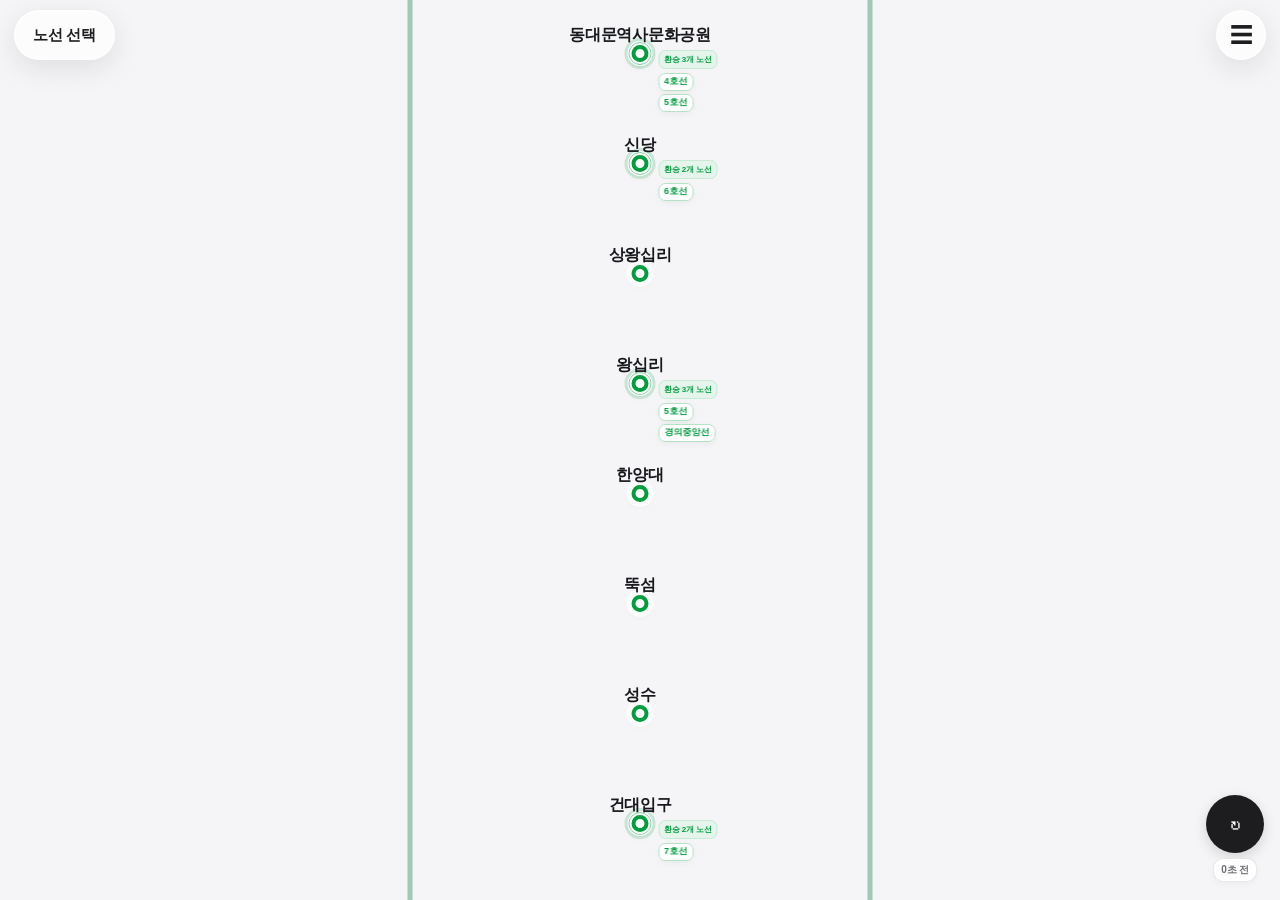
==== commit 2fefe9b9: "Update test.html" ====
--- a/test.html
+++ b/test.html
@@ -1312,10 +1312,14 @@
   max-width: 1120px;
   margin: 0 auto;
   overflow: hidden;
+  display: flex;
+  align-items: stretch;
+  justify-content: center;
 }
 #hTrackScroll {
   width: 100%;
   max-width: 100%;
+  margin-inline: auto;
   overflow-x: auto;
   overflow-y: hidden;
   -webkit-overflow-scrolling: touch;
@@ -1620,6 +1624,67 @@
 }
 
 </style>
+
+<style id="v15-transfer-rail-polish">
+:root { --v-spacing: 118px; --h-spacing: 128px; }
+.line-selector { padding: 10px 12px; gap: 10px; }
+.line-button { height: 36px; min-width: 42px; padding: 0 14px; font-size: 13px; }
+.main-content { padding-top: 14px; scroll-behavior:smooth; }
+.v-station-nodes { transition:opacity .18s ease; }
+.v-trains-container { transition:opacity .18s ease; }
+.map-instruction { font-size: 13px; margin-bottom: 28px; }
+.vertical-map-container { transition: width .42s cubic-bezier(.2,.8,.2,1); }
+.v-track-line { width: 5px; background: color-mix(in srgb, var(--line-color) 24%, #d1d5db); }
+.v-station-node { width: 17px; height: 17px; background: #fff; border-width: 4px; box-shadow: 0 0 0 5px rgba(255,255,255,.78), 0 3px 10px #00000012; transition: transform .28s cubic-bezier(.2,.8,.2,1), box-shadow .28s ease, background .25s ease; }
+.v-station-node:hover { transform: translateX(-50%) scale(1.18); box-shadow: 0 0 0 7px color-mix(in srgb, var(--line-color) 13%, transparent), 0 5px 16px #0002; }
+.v-station-name { top: -24px; color: #17181c; font-size: 15px; text-shadow: none; letter-spacing: -.25px; }
+.v-station-node.is-transfer { border-color: var(--line-color); box-shadow: 0 0 0 4px #fff, 0 0 0 7px color-mix(in srgb, var(--line-color) 18%, transparent), 0 4px 12px #00000012; }
+.v-station-node.is-transfer::after { content: ''; position:absolute; inset:-7px; border:1px solid color-mix(in srgb, var(--line-color) 48%, transparent); border-radius:50%; pointer-events:none; }
+.v-station-meta { position:absolute; top: 1px; left: calc(50% + 18px); display:flex; flex-direction:column; align-items:flex-start; gap:4px; max-width:140px; z-index:9; }
+.v-station-tags { display:flex; gap:3px; align-items:center; flex-wrap:wrap; }
+.v-transfer-tag, .v-rail-tag { appearance:none; border:1px solid #e5e7eb; border-radius:7px; padding:3px 5px; font-size:9px; line-height:1.1; font-weight:800; white-space:nowrap; background:rgba(255,255,255,.94); color:#34363b; box-shadow:0 2px 7px #0000000d; backdrop-filter:blur(12px); cursor:pointer; transition:transform .22s ease, background .22s ease, box-shadow .22s ease; }
+.v-transfer-tag { color:var(--line-color); border-color:color-mix(in srgb, var(--line-color) 30%, white); }
+.v-transfer-tag:active, .v-rail-tag:active { transform:scale(.94); }
+.v-rail-tag.ktx { color:#7c3aed; background:#f5f0ff; border-color:#e9d5ff; }
+.v-rail-tag.rail { color:#0369a1; background:#eff8ff; border-color:#bae6fd; }
+.v-train { width:52px; padding:6px 2px; border-radius:10px; font-size:12px; box-shadow:0 5px 15px #00000020; transition:top .85s cubic-bezier(.22,1,.36,1), transform .3s ease, box-shadow .3s ease; }
+.v-train-status { font-size:10px; }
+.h-map-area { height:160px; }
+.h-track-scroll-container { scroll-behavior:smooth; }
+.h-station-node { width:17px; height:17px; }
+.h-station-name { font-size:12px; }
+.h-train { width:52px; padding:6px 2px; border-radius:10px; font-size:11px; box-shadow:0 5px 15px #00000020; }
+.popup-header { padding:14px 18px; }
+.popup-stn-name { font-size:21px; }
+.badge { padding:6px 10px; font-size:13px; }
+.info-section { border-radius:20px; }
+.arr-col h4 { font-size:13px; }
+.arr-item, .tt-item { padding:14px; }
+.refresh-button { width:58px; height:58px; }
+@media(max-width:600px) {
+  :root { --v-spacing: 114px; }
+  .v-station-name { font-size:14px; }
+  .v-station-meta { left: calc(50% + 17px); max-width:105px; }
+  .v-transfer-tag, .v-rail-tag { font-size:8px; padding:3px 4px; }
+  .v-train { width:48px; }
+  .h-map-area { height:150px; }
+}
+@media(prefers-reduced-motion:reduce) { *,*::before,*::after { scroll-behavior:auto!important; transition-duration:.01ms!important; animation-duration:.01ms!important; } }
+</style>
+
+
+<style id="v15-transfer-tag-polish">
+.v-transfer-count { display:inline-block; padding:3px 5px; border-radius:7px; background:color-mix(in srgb,var(--line-color) 10%,white); color:var(--line-color); border:1px solid color-mix(in srgb,var(--line-color) 22%,white); font-size:8px; font-weight:900; white-space:nowrap; }
+.station-arrive-pulse { animation:stationArrivePulse .9s cubic-bezier(.2,.8,.2,1); }
+@keyframes stationArrivePulse { 0%{box-shadow:0 0 0 4px #fff,0 0 0 7px color-mix(in srgb,var(--line-color) 18%,transparent)} 45%{box-shadow:0 0 0 8px #fff,0 0 0 16px color-mix(in srgb,var(--line-color) 24%,transparent);transform:translateX(-50%) scale(1.25)} 100%{box-shadow:0 0 0 4px #fff,0 0 0 7px color-mix(in srgb,var(--line-color) 18%,transparent)} }
+.v-station-meta { pointer-events:auto; }
+.v-station-node { cursor:pointer; }
+.v-station-node .v-station-name { pointer-events:none; }
+.v-station-node .v-transfer-count { pointer-events:none; }
+.app-toast { position:fixed;left:50%;bottom:86px;z-index:250;max-width:calc(100vw - 32px);padding:11px 15px;border-radius:14px;background:rgba(28,29,33,.92);color:#fff;font-size:12px;font-weight:650;text-align:center;box-shadow:0 10px 35px #0002;backdrop-filter:blur(18px);opacity:0;transform:translate(-50%,12px) scale(.97);transition:opacity .25s ease,transform .25s cubic-bezier(.2,.8,.2,1);pointer-events:none;}
+.app-toast.visible { opacity:1;transform:translate(-50%,0) scale(1); }
+</style>
+
 </head>
 
 <body>
@@ -1666,9 +1731,9 @@
       <div class="train-card-heading"><div class="train-card-title">열차 <strong id="trainCardNo">현재 정보 없음</strong> <span id="trainCardStatus" class="train-status-pill">현재 정보 없음</span></div>
       <div class="train-card-sub" id="trainCardLocation">현재 위치: 현재 정보 없음</div></div>
       <button class="train-card-refresh" id="trainCardRefresh" aria-label="열차 정보 새로고침">↻</button></div>
-    <div class="train-card-progress-label"><span>열차 운행 진행도</span><strong id="trainCardProgressText">현재 정보 없음</strong></div>
+    <div class="train-card-progress-label"><span>현재 열차 정보</span><strong id="trainCardProgressText">현재 정보 없음</strong></div>
     <div class="train-progress"><span id="trainCardProgress"></span></div>
-    <div class="train-progress-scale"><span id="trainCardStart">첫 역</span><span id="trainCardMid">중간 역</span><span id="trainCardEnd">종착역</span></div>
+    <div class="train-progress-scale"><span id="trainCardStart">현재 역</span><span id="trainCardMid">운행 상태</span><span id="trainCardEnd">종착역</span></div>
     <div class="train-card-actions"><button id="trainCardAlert">♧ 도착 알림 받기</button><button id="trainCardMap">▣ 전체 노선 지도보기</button></div>
   </section>
 
@@ -1693,6 +1758,30 @@
         </div>
       </div>
     </section>
+
+
+      <section class="info-section landmark-section" id="landmarkSection">
+        <div class="landmark-heading-row">
+          <div><h3>📍 역 주변 주요 명소</h3><p class="landmark-subtitle">역을 중심으로 사진을 배치해 보세요. 이 브라우저에 자동 저장돼요.</p></div>
+          <button type="button" class="landmark-edit-toggle" id="landmarkEditToggle" aria-expanded="false">＋ 명소 편집</button>
+        </div>
+        <div class="landmark-orbit" id="landmarkOrbit">
+          <div class="landmark-side landmark-left" id="landmarkLeft"></div>
+          <div class="landmark-station-core"><span class="landmark-core-dot"></span><strong id="landmarkCoreName">역</strong><small>현재 선택 역</small></div>
+          <div class="landmark-side landmark-right" id="landmarkRight"></div>
+        </div>
+        <div class="landmark-empty-note" id="landmarkEmptyNote">아직 등록된 명소가 없어요. ‘명소 편집’에서 사진과 이름을 추가해 주세요.</div>
+        <form class="landmark-editor hidden" id="landmarkEditor">
+          <div class="landmark-form-title">명소 추가 / 수정</div>
+          <div class="landmark-form-grid">
+            <label>명소 이름<input id="landmarkNameInput" maxlength="50" placeholder="예: 경복궁" required></label>
+            <label>이미지 주소<input id="landmarkImageInput" type="url" placeholder="https://...jpg" required></label>
+            <label>배치 위치<select id="landmarkPositionInput"><option value="left-top">왼쪽 위</option><option value="left-center">왼쪽 중앙</option><option value="left-bottom">왼쪽 아래</option><option value="right-top">오른쪽 위</option><option value="right-center">오른쪽 중앙</option><option value="right-bottom">오른쪽 아래</option></select></label>
+          </div>
+          <div class="landmark-form-actions"><button type="submit" class="landmark-save-btn">명소 추가</button><button type="button" id="landmarkCancelEdit">취소</button></div>
+          <p class="landmark-editor-hint">사진 URL을 입력하면 작은 사진 카드로 표시돼요. 같은 위치에 추가하면 기존 명소를 교체합니다.</p>
+        </form>
+      </section>
 
     <div class="popup-body">
 
@@ -2046,8 +2135,9 @@
   return String(name || '')
     .trim()
     .replace(/\s+/g, '')
+    .replace(/[（(][^）)]*[）)]/g, '')
     .replace(/역$/, '')
-    .replace(/\([^)]*\)/g, '');
+    .replace(/[·ㆍ]/g, '');
 }
 
 function getStationIndex(stations, name) {
@@ -2199,6 +2289,72 @@
 /* ========================================
    세로 지도 초기화
 ======================================== */
+
+let toastTimer = null;
+function showToastMessage(message) {
+  let toast = document.getElementById('appToast');
+  if (!toast) { toast = document.createElement('div'); toast.id = 'appToast'; toast.className = 'app-toast'; document.body.appendChild(toast); }
+  toast.textContent = message;
+  toast.classList.add('visible');
+  if (toastTimer) clearTimeout(toastTimer);
+  toastTimer = setTimeout(() => toast.classList.remove('visible'), 2400);
+}
+
+// 환승 연결은 현재 등록된 노선 데이터에 같은 역명이 존재하는 경우에만 표시합니다.
+const RAIL_STATION_TYPES = {
+  '서울역': ['KTX', '일반열차'],
+  '용산': ['KTX', '일반열차'],
+  '청량리': ['KTX', '일반열차'],
+  '수원': ['KTX', '일반열차'],
+  '천안': ['KTX', '일반열차'],
+  '영등포': ['일반열차'],
+  '평택': ['일반열차'],
+  '제천': ['KTX', '일반열차'],
+  '대전': ['KTX', '일반열차'],
+  '동대구': ['KTX', '일반열차'],
+  '부산': ['KTX', '일반열차'],
+  '광주송정': ['KTX', '일반열차'],
+  '익산': ['KTX', '일반열차'],
+  '전주': ['일반열차'],
+  '춘천': ['일반열차']
+};
+
+function getStationLineConnections(station) {
+  const normalized = normalizeStationName(station);
+  return Object.entries(lineData)
+    .filter(([name, data]) => name !== currentLine && data.stations.some(s => normalizeStationName(s) === normalized))
+    .map(([name, data]) => ({ name, color: data.color }));
+}
+
+function navigateToLineStation(lineName, station) {
+  const targetLine = lineData[lineName];
+  if (!targetLine) return;
+  const normalized = normalizeStationName(station);
+  const targetIndex = targetLine.stations.findIndex(s => normalizeStationName(s) === normalized);
+  if (targetIndex < 0) {
+    showToastMessage?.(`${lineName}에서 같은 이름의 역을 찾을 수 없어요.`);
+    return;
+  }
+  fullPopup.classList.add('hidden');
+  document.body.classList.remove('popup-open');
+  $('trainDetailCard')?.classList.add('hidden');
+  if (popupRefreshTimer) { clearInterval(popupRefreshTimer); popupRefreshTimer = null; }
+  lineMenuOpen = false;
+  if (typeof setCompactMode === 'function' && compactMode) setCompactMode(true);
+  initMaps(lineName);
+  requestAnimationFrame(() => requestAnimationFrame(() => {
+    const main = $('mainContent');
+    const baseCount = targetLine.circular ? targetLine.stations.length - 1 : targetLine.stations.length;
+    // 순환 노선은 가운데 복제본으로 이동해 양방향으로 계속 스크롤할 수 있게 합니다.
+    const index = targetLine.circular ? baseCount + (targetIndex % baseCount) : targetIndex;
+    main.scrollTo({ top: Math.max(0, index * V_SPACING - main.clientHeight * .38), behavior: 'smooth' });
+    const targetNode = [...vStationNodes.querySelectorAll('.v-station-node')].find(node => normalizeStationName(node.dataset.station || '') === normalized && Math.abs(parseFloat(node.style.top || '0') - index * V_SPACING) < 2);
+    if (targetNode) {
+      targetNode.classList.add('station-arrive-pulse');
+      setTimeout(() => targetNode.classList.remove('station-arrive-pulse'), 1000);
+    }
+  }));
+}
 
 function initMaps(lineName) {
   if (refreshInterval) clearInterval(refreshInterval);
@@ -2216,10 +2372,32 @@
   vMapContainer.style.height = `${Math.max(1, stations.length - 1) * V_SPACING + 60}px`;
   stations.forEach((station, index) => {
     const node = document.createElement('div');
-    node.className = 'v-station-node';
+    const connections = getStationLineConnections(station);
+    const railTypes = RAIL_STATION_TYPES[normalizeStationName(station)] || [];
+    node.className = `v-station-node${connections.length ? ' is-transfer' : ''}`;
     node.style.top = `${index * V_SPACING}px`;
-    node.innerHTML = `<div class="v-station-name">${escapeHtml(station)}</div>`;
-    node.addEventListener('click', () => openFullPopup(station));
+    node.dataset.station = station;
+    const transferTags = connections.map(connection =>
+      `<button type="button" class="v-transfer-tag" data-transfer-line="${escapeHtml(connection.name)}" title="${escapeHtml(connection.name)}으로 이동">${escapeHtml(connection.name)}</button>`
+    ).join('');
+    const railTags = railTypes.map(type =>
+      `<button type="button" class="v-rail-tag ${type === 'KTX' ? 'ktx' : 'rail'}" data-rail-type="${escapeHtml(type)}" title="${escapeHtml(type)} 정차역">${escapeHtml(type)}</button>`
+    ).join('');
+    node.innerHTML = `<div class="v-station-name">${escapeHtml(station)}</div>${(connections.length || railTypes.length) ? `<div class="v-station-meta"><div class="v-station-tags">${connections.length ? `<span class="v-transfer-count">환승 ${connections.length + 1}개 노선</span>` : ''}${railTags}</div>${connections.length ? `<div class="v-station-tags">${transferTags}</div>` : ''}</div>` : ''}`;
+    node.addEventListener('click', event => {
+      if (event.target.closest('[data-transfer-line]')) {
+        event.stopPropagation();
+        navigateToLineStation(event.target.closest('[data-transfer-line]').dataset.transferLine, station);
+        return;
+      }
+      if (event.target.closest('[data-rail-type]')) {
+        event.stopPropagation();
+        const type = event.target.closest('[data-rail-type]').dataset.railType;
+        showToastMessage(`${station}역 · ${type} 정차역 표시입니다. 실시간 열차 정보는 연결되어 있지 않아요.`);
+        return;
+      }
+      openFullPopup(station);
+    });
     vStationNodes.appendChild(node);
   });
   const main = $('mainContent');
@@ -2290,6 +2468,8 @@
 
   fullPopup.classList.remove('hidden');
   document.body.classList.add('popup-open');
+  renderLandmarks();
+  closeLandmarkEditor();
 
   pName.textContent = `${station}역`;
   pBadge.textContent = currentLine;
@@ -2347,10 +2527,11 @@
     const centerPosition = centerIndex - start;
 
     requestAnimationFrame(() => {
-      scroll.scrollLeft = Math.max(
-        0,
-        centerPosition * H_SPACING - scroll.clientWidth / 2 + 30
-      );
+      // Track wrapper begins after the scroll container's 40px horizontal padding.
+      // Center the selected station itself in the visible viewport.
+      const stationX = 40 + centerPosition * H_SPACING;
+      scroll.scrollTo({ left: Math.max(0, stationX - scroll.clientWidth / 2), behavior: 'smooth' });
+
     });
   }
 
@@ -2393,6 +2574,9 @@
    실시간 열차 위치
 ======================================== */
 
+// Latest live positions keyed by train number, used to cross-check distance labels.
+let latestPositionByTrainNo = new Map();
+
 async function fetchTrainPositions() {
   const requestLine = currentLine;
   const requestId = mapRequestId;
@@ -2432,11 +2616,24 @@
       ? data.realtimePositionList
       : [];
 
+    const positionCache = new Map();
     trains.forEach(train => {
-      if (
-        train.subwayId &&
-        String(train.subwayId) !== String(line.id)
-      ) return;
+      if (String(train.subwayId || '') !== String(line.id)) return;
+      const no = String(train.trainNo || '').trim();
+      const stationName = String(train.statnNm || '').trim();
+      if (no && stationName) {
+        positionCache.set(no, {
+          stationName,
+          stationIndex: getStationIndex(line.circular ? line.stations.slice(0, -1) : line.stations, stationName),
+          direction: String(train.updnLine || '')
+        });
+      }
+    });
+    latestPositionByTrainNo = positionCache;
+
+    trains.forEach(train => {
+      // Selected-line isolation: missing IDs are not safe to display as this line.
+      if (String(train.subwayId || '') !== String(line.id)) return;
 
       const trainNo = String(train.trainNo || '').trim();
 
@@ -2458,35 +2655,59 @@
         `${line.id}-${train.updnLine}-${trainNo}`
           .replace(/[^a-zA-Z0-9_-]/g, '_');
 
-      const statusText = escapeHtml(getTrainStatusText(status));
+      const statusText = getTrainStatusText(status);
 
       /* 세로 지도 */
-      const stationIndexInLine = getStationIndex(line.circular ? line.stations.slice(0, -1) : line.stations, train.statnNm);
-      let stationIndex = stationIndexInLine;
-      if (line.circular && stationIndex >= 0) stationIndex += line.stations.length - 1;
-
-      if (stationIndex !== -1) {
-        activeVertical.add(domKey);
-
-        let element = document.getElementById(`v-train-${domKey}`);
-
-        if (!element) {
-          element = document.createElement('div');
-          element.id = `v-train-${domKey}`;
-          vTrainsContainer.appendChild(element);
-          element.addEventListener('click', event => { event.stopPropagation(); showTrainDetail(element._trainData); });
-        }
-
-        const isExpress = String(train.btrainSttus || train.trainType || '').includes('급행');
-        element.className = `v-train ${isUp ? 'up' : 'down'}${isExpress ? ' express' : ''}`;
-        element._trainData = { trainNo, status, statusText, station: train.statnNm || '현재 정보 없음', destination: train.bstatnNm || train.statnTnm || '현재 정보 없음', isUp, stationIndex: stationIndexInLine, lineName: requestLine };
-
-        element.innerHTML =
-          `<span>${escapeHtml(trainNo)}</span>` +
-          `<div class="v-train-status">${statusText}</div>`;
-
-        element.style.top =
-          `${stationIndex * V_SPACING + offset}px`;
+      // Circular route nodes are repeated three times and the initial viewport
+      // starts on the middle cycle. Place live trains on that same cycle.
+      const baseStations = line.circular ? line.stations.slice(0, -1) : line.stations;
+      const stationIndexInLine = getStationIndex(baseStations, train.statnNm);
+      const stationIndex = line.circular && stationIndexInLine >= 0
+        ? stationIndexInLine + baseStations.length
+        : stationIndexInLine;
+
+      if (stationIndexInLine !== -1) {
+        // 2호선은 세 번 반복된 지도에 열차도 세 벌 배치한다.
+        // 가운데 복제본에만 배치하면 스크롤 루프 경계/일부 구간에서 열차가 사라진 것처럼 보인다.
+        const cycleIndexes = line.circular ? [0, 1, 2] : [0];
+        cycleIndexes.forEach(cycleIndex => {
+          const verticalKey = line.circular
+            ? `${domKey}-cycle${cycleIndex}`
+            : domKey;
+          activeVertical.add(verticalKey);
+
+          let element = document.getElementById(`v-train-${verticalKey}`);
+
+          if (!element) {
+            element = document.createElement('div');
+            element.id = `v-train-${verticalKey}`;
+            vTrainsContainer.appendChild(element);
+            element.addEventListener('click', event => {
+              event.stopPropagation();
+              showTrainDetail(element._trainData);
+            });
+          }
+
+          const trainType = String(train.btrainSttus || train.trainType || '');
+          const isExpress = String(train.directAt ?? '') === '1' || trainType.includes('급행');
+          const isSpecial = String(train.directAt ?? '') === '7' || trainType.includes('특급');
+          element.className = `v-train ${isUp ? 'up' : 'down'}${isExpress ? ' express' : ''}${isSpecial ? ' special' : ''}`;
+          element._trainData = {
+            trainNo, status, statusText,
+            station: train.statnNm || '현재 정보 없음',
+            destination: train.bstatnNm || train.statnTnm || '현재 정보 없음',
+            isUp, stationIndex: stationIndexInLine, lineName: requestLine
+          };
+
+          element.innerHTML =
+            `<span>${escapeHtml(trainNo)}</span>` +
+            `<div class="v-train-status">${statusText}</div>`;
+
+          const repeatedIndex = line.circular
+            ? cycleIndex * baseStations.length + stationIndexInLine
+            : stationIndexInLine;
+          element.style.top = `${repeatedIndex * V_SPACING + offset}px`;
+        });
       }
 
       /* 팝업 가로 지도 */
@@ -2510,8 +2731,10 @@
             hTrainsContainer.appendChild(element);
           }
 
-          const isExpress = String(train.btrainSttus || train.trainType || '').includes('급행');
-          element.className = `h-train ${isUp ? 'up' : 'down'}${isExpress ? ' express' : ''}`;
+          const trainType = String(train.btrainSttus || train.trainType || '');
+          const isExpress = String(train.directAt ?? '') === '1' || trainType.includes('급행');
+          const isSpecial = String(train.directAt ?? '') === '7' || trainType.includes('특급');
+          element.className = `h-train ${isUp ? 'up' : 'down'}${isExpress ? ' express' : ''}${isSpecial ? ' special' : ''}`;
 
           element.innerHTML =
             `<span>${escapeHtml(trainNo)}</span>` +
@@ -2541,6 +2764,27 @@
 }
 
 
+
+/* ETA 표시를 초 단위로 감소시켜 API 갱신 사이에도 숫자가 멈춰 보이지 않게 함. */
+function tickArrivalCountdowns() {
+  document.querySelectorAll('.arr-item[data-eta-seconds]').forEach(item => {
+    const raw = item.dataset.etaSeconds;
+    if (raw === '') return;
+    const base = Number(raw);
+    const updatedAt = Number(item.dataset.etaUpdated || Date.now());
+    const elapsed = Math.floor((Date.now() - updatedAt) / 1000);
+    const remaining = Math.max(0, base - elapsed);
+    const label = item.querySelector('[data-eta-label]');
+    if (!label) return;
+    if (remaining <= 0) {
+      label.textContent = '도착';
+    } else {
+      label.textContent = `약 ${Math.floor(remaining / 60)}분 ${remaining % 60}초 후`;
+    }
+  });
+}
+setInterval(tickArrivalCountdowns, 1000);
+
 /* ========================================
    실시간 도착 정보
 ======================================== */
@@ -2570,37 +2814,61 @@
 
     const targetId = String(lineData[currentLine].id);
 
-    let trains = all.filter(train =>
+    // 환승역에서 다른 노선은 제외하고, 같은 열차가 중복 반환된 경우 한 번만 표시.
+    const lineTrains = all.filter(train =>
       String(train.subwayId || '') === targetId
     );
-
-    if (trains.length === 0) {
-      trains = all;
-    }
-
-    trains.sort((a, b) => {
-      const getWeight = train => {
-        const message = String(train.arvlMsg2 || '');
-
-        if (message.includes('도착')) return 0;
-        if (message.includes('진입')) return 1;
-
-        const seconds = parseInt(train.barvlDt, 10);
-
-        if (Number.isFinite(seconds) && seconds > 0) {
-          return 10 + seconds;
-        }
-
-        return 5000;
-      };
-
-      return getWeight(a) - getWeight(b);
+    const seenTrainKeys = new Set();
+    const trains = lineTrains.filter(train => {
+      const direction = String(train.updnLine || '');
+      const trainNo = String(train.btrainNo || '').trim();
+      // 열차번호가 있으면 방향+열차번호로 중복 제거. 번호가 없을 때만 API 순번과 메시지 조합 사용.
+      const key = trainNo
+        ? `${direction}|train:${trainNo}`
+        : `${direction}|ord:${String(train.ordkey || '')}|dest:${String(train.bstatnNm || '')}|msg:${String(train.arvlMsg2 || '')}|${String(train.arvlMsg3 || '')}`;
+      if (seenTrainKeys.has(key)) return false;
+      seenTrainKeys.add(key);
+      return true;
+    });
+
+    const getEtaSeconds = train => {
+      const message = String(train.arvlMsg2 || '');
+      const code = String(train.arvlCd ?? '');
+      const raw = Number.parseInt(train.barvlDt, 10);
+
+      // barvlDt가 0인 것만으로 '도착'으로 판단하지 않는다.
+      // API가 0/빈 값으로 주는 경우 메시지와 도착코드를 우선 확인한다.
+      if (Number.isFinite(raw) && raw > 0) return raw;
+      if (code === '1' || /도착/.test(message)) return 0;
+      if (code === '0' || /진입/.test(message)) return 5;
+      if (code === '2' || /출발/.test(message)) return 15;
+
+      const match = message.match(/(\d+)\s*분(?:\s*(\d+)\s*초)?/);
+      if (match) return Number(match[1]) * 60 + Number(match[2] || 0);
+
+      const secondsMatch = message.match(/(\d+)\s*초/);
+      if (secondsMatch) return Number(secondsMatch[1]);
+
+      return Number.POSITIVE_INFINITY;
+    };
+
+    // Sort by the numeric ETA whenever the API provides it, not by message wording.
+    trains.sort((a, b) => getEtaSeconds(a) - getEtaSeconds(b));
+
+    // Show the nearest few trains per direction, rather than flooding the popup with 30 records.
+    const upTrains = [];
+    const downTrains = [];
+    trains.forEach(train => {
+      const dir = String(train.updnLine || '');
+      const isUp = dir === '상행' || dir === '내선' || dir === '0';
+      const bucket = isUp ? upTrains : downTrains;
+      if (bucket.length < 5) bucket.push(train);
     });
 
     let upHTML = '';
     let downHTML = '';
 
-    trains.forEach(train => {
+    [...upTrains, ...downTrains].forEach(train => {
       const directionText = String(train.updnLine || '');
 
       const isUp =
@@ -2608,52 +2876,72 @@
         directionText === '내선' ||
         directionText === '0';
 
-      const rawMessage = String(train.arvlMsg2 || '운행 중');
-
-      let timeText = rawMessage;
-
-      const seconds = parseInt(train.barvlDt, 10);
-
-      if (Number.isFinite(seconds) && seconds > 0) {
-        const minutes = Math.floor(seconds / 60);
-        const remainder = seconds % 60;
-
-        timeText = minutes > 0
-          ? `약 ${minutes}분 ${remainder}초 후`
-          : `약 ${seconds}초 후`;
+      const rawMessage = String(train.arvlMsg2 || '');
+      const etaSeconds = getEtaSeconds(train);
+      const etaIsKnown = Number.isFinite(etaSeconds);
+      let status = '운행 중';
+
+      if (/진입/.test(rawMessage)) status = '진입';
+      else if (/도착/.test(rawMessage)) status = '도착';
+      else if (/출발/.test(rawMessage)) status = '출발';
+
+      const trainType = String(train.btrainSttus || '');
+      const badgeText = trainType.includes('급행')
+        ? '급행'
+        : trainType.includes('특급') || trainType.includes('ITX')
+          ? '특급'
+          : '일반';
+
+      const badgeClass = badgeText === '급행'
+        ? 'exp-express'
+        : badgeText === '특급'
+          ? 'exp-special'
+          : '';
+
+      // API의 '[20]번째 전역' 문구는 오래된 수신 시각/순번으로 실제 위치와 어긋날 수 있다.
+      // 열차번호가 실시간 위치 API와 매칭될 때만 노선 역순서로 가까운 위치를 계산해 표시한다.
+      const arrivalTrainNo = String(train.btrainNo || '').trim();
+      const livePosition = arrivalTrainNo ? latestPositionByTrainNo.get(arrivalTrainNo) : null;
+      const routeStations = lineData[currentLine].circular
+        ? lineData[currentLine].stations.slice(0, -1)
+        : lineData[currentLine].stations;
+      const targetStationIndex = getStationIndex(routeStations, station);
+      let distanceMessage = '';
+      if (livePosition && livePosition.stationIndex >= 0 && targetStationIndex >= 0) {
+        const distance = Math.abs(targetStationIndex - livePosition.stationIndex);
+        // 가까운 경우만 계산된 위치를 보여준다. 방향/분기 노선이 애매하거나 멀면 API의 오래된 숫자를 쓰지 않는다.
+        if (distance === 0) distanceMessage = `현재 역 (${livePosition.stationName})`;
+        else if (distance <= 5) distanceMessage = `${distance}개 역 전 (${livePosition.stationName})`;
       }
-
-      let status = '운행 중';
-
-      if (rawMessage.includes('진입')) status = '진입';
-      else if (rawMessage.includes('도착')) status = '도착';
-      else if (rawMessage.includes('출발')) status = '출발';
-
-      const badgeText =
-        String(train.btrainSttus || '').includes('급행')
-          ? '급행'
-          : String(train.btrainSttus || '').includes('특급')
-            ? '특급'
-            : '일반';
-
-      const badgeClass =
-        badgeText === '급행'
-          ? 'exp-express'
-          : badgeText === '특급'
-            ? 'exp-special'
-            : '';
+      let initialEtaText;
+      if (status === '도착' || /도착/.test(rawMessage)) {
+        initialEtaText = '도착';
+      } else if (status === '진입' || /진입/.test(rawMessage)) {
+        initialEtaText = '진입';
+      } else if (status === '출발' || /출발/.test(rawMessage)) {
+        initialEtaText = '출발';
+      } else if (etaIsKnown && etaSeconds > 0) {
+        initialEtaText = `약 ${Math.floor(etaSeconds / 60)}분 ${etaSeconds % 60}초 후`;
+      } else {
+        // Never show an unverified API distance like '[20]번째 전역' as if it were current.
+        const apiDistanceOnly = /\d+\s*번째\s*전역/.test(rawMessage);
+        initialEtaText = distanceMessage || (apiDistanceOnly ? '현재 정보 없음' : rawMessage || '현재 정보 없음');
+      }
+      const extraLocation = distanceMessage && distanceMessage !== initialEtaText
+        ? `<br>위치 정보: ${escapeHtml(distanceMessage)}`
+        : '';
 
       const html = `
-        <div class="arr-item ${isUp ? 'up' : 'down'}">
+        <div class="arr-item ${isUp ? 'up' : 'down'}" data-eta-seconds="${etaIsKnown && !/도착|진입|출발/.test(rawMessage) ? etaSeconds : ''}" data-eta-updated="${Date.now()}">
           <div class="arr-top-row">
-            <span class="arr-time">${escapeHtml(timeText)}</span>
-            <span class="exp-badge ${badgeClass}">${badgeText}</span>
+            <span class="arr-time" data-eta-label>${escapeHtml(initialEtaText)}</span>
+            <span class="exp-badge ${badgeClass}">${escapeHtml(badgeText)}</span>
           </div>
           <div class="arr-desc">
             ${escapeHtml(train.bstatnNm || train.statnTnm || '방면')}행
             <br>
             현재: ${escapeHtml(train.arvlMsg3 || train.statnNm || '운행 중')}
-            (${escapeHtml(status)})
+            (${escapeHtml(status)})${extraLocation}
           </div>
         </div>
       `;
@@ -3051,6 +3339,122 @@
   }
 });
 
+
+/* ========================================
+   역 주변 명소: 역별 브라우저 저장 + 6방향 배치
+======================================== */
+const landmarkPositions = [
+  {id:'left-top', label:'왼쪽 위', side:'left'},
+  {id:'left-center', label:'왼쪽 중앙', side:'left'},
+  {id:'left-bottom', label:'왼쪽 아래', side:'left'},
+  {id:'right-top', label:'오른쪽 위', side:'right'},
+  {id:'right-center', label:'오른쪽 중앙', side:'right'},
+  {id:'right-bottom', label:'오른쪽 아래', side:'right'}
+];
+const landmarkStoreKey = 'seoulSubwayLandmarksV16';
+let landmarkEditingPosition = null;
+function getLandmarkStore() {
+  try { return JSON.parse(localStorage.getItem(landmarkStoreKey) || '{}'); }
+  catch (_) { return {}; }
+}
+function landmarkStationKey() {
+  return `${currentLine || ''}::${normalizeStationName(currentStation || '')}`;
+}
+function getCurrentLandmarks() {
+  const store = getLandmarkStore();
+  return store[landmarkStationKey()] || {};
+}
+function saveCurrentLandmarks(items) {
+  const store = getLandmarkStore();
+  store[landmarkStationKey()] = items;
+  try { localStorage.setItem(landmarkStoreKey, JSON.stringify(store)); }
+  catch (_) { alert('저장 공간이 부족해요. 이미지 주소를 사용하거나 일부 명소를 삭제해 주세요.'); }
+}
+function renderLandmarks() {
+  const stationName = currentStation || '역';
+  const core = document.getElementById('landmarkCoreName');
+  const left = document.getElementById('landmarkLeft');
+  const right = document.getElementById('landmarkRight');
+  if (!core || !left || !right) return;
+  core.textContent = `${stationName}역`;
+  const items = getCurrentLandmarks();
+  left.innerHTML = ''; right.innerHTML = '';
+  let count = 0;
+  landmarkPositions.forEach(pos => {
+    const item = items[pos.id];
+    const side = pos.side === 'left' ? left : right;
+    if (!item) {
+      const empty = document.createElement('div');
+      empty.className = 'landmark-slot-empty';
+      empty.innerHTML = '<span>＋</span><span>명소 추가</span>';
+      empty.title = `${pos.label}에 명소 추가`;
+      empty.addEventListener('click', () => openLandmarkEditor(pos.id));
+      empty.style.cursor = 'pointer';
+      side.appendChild(empty);
+      return;
+    }
+    count++;
+    const card = document.createElement('div'); card.className = 'landmark-card';
+    const img = document.createElement('img'); img.src = item.image; img.alt = item.name;
+    img.loading = 'lazy'; img.referrerPolicy = 'no-referrer';
+    img.onerror = () => { img.removeAttribute('src'); img.alt = '이미지를 불러올 수 없음'; img.style.background = 'linear-gradient(135deg,#e9e9ef,#f7f7fa)'; };
+    const copy = document.createElement('div'); copy.className = 'landmark-card-copy';
+    const title = document.createElement('strong'); title.textContent = item.name;
+    const subtitle = document.createElement('small'); subtitle.textContent = pos.label;
+    copy.append(title, subtitle);
+    const actions = document.createElement('div'); actions.className = 'landmark-card-actions';
+    const edit = document.createElement('button'); edit.type='button'; edit.textContent='수정'; edit.addEventListener('click',()=>openLandmarkEditor(pos.id));
+    const remove = document.createElement('button'); remove.type='button'; remove.textContent='삭제'; remove.addEventListener('click',()=>removeLandmark(pos.id));
+    actions.append(edit,remove); card.append(img,copy,actions); side.appendChild(card);
+  });
+  document.getElementById('landmarkEmptyNote').classList.toggle('hidden', count > 0);
+  const form = document.getElementById('landmarkEditor');
+  if (!form.classList.contains('hidden')) document.getElementById('landmarkSaveButton')?.focus();
+}
+function openLandmarkEditor(positionId) {
+  landmarkEditingPosition = positionId || null;
+  const form = document.getElementById('landmarkEditor');
+  const item = positionId ? getCurrentLandmarks()[positionId] : null;
+  document.getElementById('landmarkNameInput').value = item?.name || '';
+  document.getElementById('landmarkImageInput').value = item?.image || '';
+  document.getElementById('landmarkPositionInput').value = positionId || 'left-top';
+  document.getElementById('landmarkPositionInput').disabled = false;
+  document.getElementById('landmarkEditToggle').setAttribute('aria-expanded','true');
+  document.getElementById('landmarkEditToggle').textContent = '편집 중';
+  form.classList.remove('hidden');
+  document.getElementById('landmarkNameInput').focus();
+}
+function closeLandmarkEditor() {
+  document.getElementById('landmarkEditor').classList.add('hidden');
+  document.getElementById('landmarkPositionInput').disabled = false;
+  document.getElementById('landmarkEditToggle').setAttribute('aria-expanded','false');
+  document.getElementById('landmarkEditToggle').textContent = '＋ 명소 편집';
+  landmarkEditingPosition = null;
+}
+function removeLandmark(positionId) {
+  const items = getCurrentLandmarks(); delete items[positionId]; saveCurrentLandmarks(items); renderLandmarks();
+}
+document.getElementById('landmarkEditToggle').addEventListener('click', () => {
+  const form = document.getElementById('landmarkEditor');
+  if (!form.classList.contains('hidden')) { closeLandmarkEditor(); return; }
+  const items = getCurrentLandmarks();
+  const empty = landmarkPositions.find(p => !items[p.id]);
+  openLandmarkEditor(empty?.id || 'left-top');
+  if (empty && items[empty.id]) document.getElementById('landmarkPositionInput').disabled = false;
+});
+document.getElementById('landmarkCancelEdit').addEventListener('click', closeLandmarkEditor);
+document.getElementById('landmarkEditor').addEventListener('submit', event => {
+  event.preventDefault();
+  const name = document.getElementById('landmarkNameInput').value.trim();
+  const image = document.getElementById('landmarkImageInput').value.trim();
+  const position = document.getElementById('landmarkPositionInput').value;
+  if (!name || !/^https?:\/\//i.test(image)) { alert('명소 이름과 http(s) 이미지 주소를 입력해 주세요.'); return; }
+  const items = getCurrentLandmarks();
+  if (landmarkEditingPosition && landmarkEditingPosition !== position) delete items[landmarkEditingPosition];
+  items[position] = {name, image};
+  saveCurrentLandmarks(items); renderLandmarks(); closeLandmarkEditor();
+});
+
 /* ========================================
    앱 시작
 ======================================== */
@@ -3062,3 +3466,89 @@
 </script>
 </body>
 </html>
+<style id="v10-train-corrections">
+/* 급행은 빨강, 일반 열차는 흰색. 특급은 중립색으로 구분 */
+.v-train.express, .h-train.express {
+  background: #e53935 !important;
+  border-color: #c62828 !important;
+  color: #fff !important;
+}
+.v-train.special, .h-train.special {
+  background: #f5f5f7 !important;
+  border-color: #a1a1aa !important;
+  color: #252525 !important;
+}
+.v-train-status, .h-train-status { color: inherit !important; }
+
+/* 상세 팝업의 방향별 카드 색은 노선도 열차 색상과 일치시킴 */
+.exp-badge.exp-express { background: #e53935 !important; color: #fff !important; }
+</style>
+
+<style id="v11-line-isolation">
+/* Make the selected line's trains visually clear; express only is red. */
+.v-train:not(.express):not(.special),
+.h-train:not(.express):not(.special) {
+  background: #fff !important;
+  color: #202124 !important;
+}
+.v-train.express, .h-train.express {
+  background: #e53935 !important;
+  border-color: #c62828 !important;
+  color: #fff !important;
+}
+.v-train.special, .h-train.special {
+  background: #f5f5f7 !important;
+  border-color: #a1a1aa !important;
+  color: #202124 !important;
+}
+</style>
+
+
+<style id="v16-landmark-styles">
+.landmark-section { overflow:hidden; }
+.landmark-heading-row { display:flex; justify-content:space-between; align-items:flex-start; gap:12px; flex-wrap:wrap; }
+.landmark-heading-row h3 { margin:0 0 5px; }
+.landmark-subtitle { color:#86868b; font-size:12px; margin:0; }
+.landmark-edit-toggle,.landmark-form-actions button { border:1px solid #d2d2d7; border-radius:999px; padding:9px 14px; background:rgba(255,255,255,.8); color:#1d1d1f; font-weight:700; cursor:pointer; transition:transform .2s,background .2s,box-shadow .2s; }
+.landmark-edit-toggle:hover,.landmark-form-actions button:hover { transform:translateY(-1px); box-shadow:0 5px 15px #00000012; }
+.landmark-orbit { display:grid; grid-template-columns:minmax(0,1fr) minmax(92px,132px) minmax(0,1fr); gap:clamp(8px,2vw,24px); align-items:stretch; margin:18px 0 8px; min-height:240px; }
+.landmark-side { display:grid; grid-template-rows:repeat(3,minmax(70px,1fr)); gap:9px; min-width:0; }
+.landmark-station-core { align-self:center; justify-self:center; display:flex; flex-direction:column; align-items:center; justify-content:center; gap:8px; width:100%; min-height:100px; border-radius:24px; background:linear-gradient(145deg,#fff,#f5f5f7); border:1px solid #e5e5ea; box-shadow:0 8px 24px #0000000b; text-align:center; padding:10px 4px; }
+.landmark-core-dot { width:18px;height:18px;border:5px solid var(--line-color,#0b57a5);background:white;border-radius:50%;box-shadow:0 0 0 5px color-mix(in srgb,var(--line-color,#0b57a5) 12%,transparent); }
+.landmark-station-core strong { font-size:15px; line-height:1.2; overflow-wrap:anywhere; }
+.landmark-station-core small { color:#86868b;font-size:10px; }
+.landmark-card { display:flex; align-items:center; gap:9px; min-width:0; width:100%; padding:7px; border:1px solid #e5e5ea; border-radius:15px; background:#fff; box-shadow:0 3px 10px #00000008; text-align:left; position:relative; animation:landmark-in .28s cubic-bezier(.2,.8,.2,1) both; }
+.landmark-card img { width:62px;height:54px;flex:0 0 62px;object-fit:cover;border-radius:10px;background:#f2f2f7; }
+.landmark-card-copy { min-width:0; flex:1; }
+.landmark-card-copy strong { display:block;font-size:12px;line-height:1.3;overflow-wrap:anywhere; }
+.landmark-card-copy small { display:block;color:#86868b;font-size:10px;margin-top:4px; }
+.landmark-card-actions { display:flex;gap:3px;flex-direction:column; }
+.landmark-card-actions button { border:0;background:#f5f5f7;color:#515154;border-radius:7px;padding:4px 6px;font-size:10px;cursor:pointer; }
+.landmark-slot-empty { display:flex;align-items:center;justify-content:center;gap:6px;border:1px dashed #d2d2d7;border-radius:15px;color:#a1a1a6;font-size:11px;min-height:66px;background:#ffffff70; }
+.landmark-empty-note { color:#86868b;font-size:12px;text-align:center;padding:4px 0 8px; }
+.landmark-editor { margin-top:12px;padding:15px;border-radius:18px;background:#fff;border:1px solid #e5e5ea;box-shadow:0 8px 25px #00000008; }
+.landmark-editor.hidden { display:none; }
+.landmark-form-title { font-size:14px;font-weight:800;margin-bottom:12px; }
+.landmark-form-grid { display:grid;grid-template-columns:1fr 1.5fr 1fr;gap:10px; }
+.landmark-form-grid label { display:flex;flex-direction:column;gap:6px;font-size:11px;font-weight:700;color:#6e6e73;min-width:0; }
+.landmark-form-grid input,.landmark-form-grid select { width:100%;min-width:0;box-sizing:border-box;border:1px solid #d2d2d7;border-radius:10px;padding:10px;font:inherit;font-size:12px;color:#1d1d1f;background:#fff; }
+.landmark-form-actions { display:flex;gap:8px;margin-top:12px; }
+.landmark-form-actions .landmark-save-btn { background:#0b57a5;color:#fff;border-color:#0b57a5; }
+.landmark-editor-hint { font-size:11px;color:#86868b;margin:10px 0 0; }
+@keyframes landmark-in { from { opacity:0; transform:translateY(7px) scale(.98); } to { opacity:1; transform:translateY(0) scale(1); } }
+@media(max-width:640px) {
+ .landmark-orbit { grid-template-columns:minmax(0,1fr) 72px minmax(0,1fr); gap:6px; min-height:210px; }
+ .landmark-side { gap:6px;grid-template-rows:repeat(3,minmax(62px,1fr)); }
+ .landmark-card { padding:5px;gap:5px;border-radius:12px; }
+ .landmark-card img { width:43px;height:43px;flex-basis:43px;border-radius:8px; }
+ .landmark-card-copy strong { font-size:10px; }
+ .landmark-card-copy small { font-size:9px; }
+ .landmark-card-actions { display:flex;gap:2px; }
+ .landmark-card-actions button {font-size:8px;padding:3px 4px;}
+ .landmark-slot-empty {font-size:9px;text-align:center;padding:3px;}
+ .landmark-station-core {border-radius:17px;min-height:84px;}
+ .landmark-station-core strong {font-size:12px;}
+ .landmark-station-core small {font-size:9px;}
+ .landmark-form-grid { grid-template-columns:1fr; }
+}
+</style>
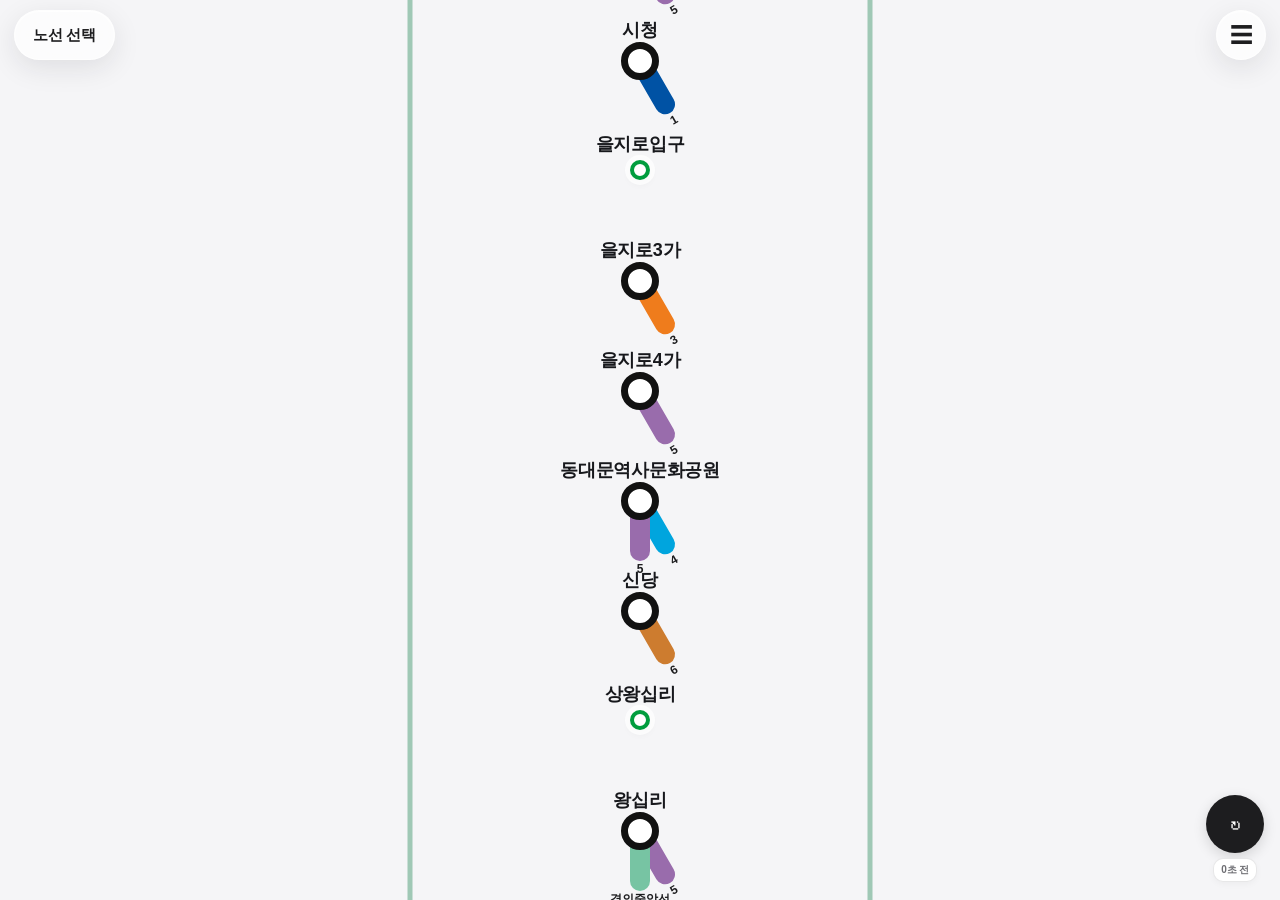
==== commit 455966f1: "Update test.html" ====
--- a/test.html
+++ b/test.html
@@ -1685,6 +1685,83 @@
 .app-toast.visible { opacity:1;transform:translate(-50%,0) scale(1); }
 </style>
 
+
+<style id="transfer-hub-cleanup-v19">
+/* 환승역: 이미지처럼 굵은 중심 원과 노선별 컬러 핸들 */
+.main-content { scroll-behavior:auto !important; }
+.v-station-nodes,.v-trains-container { transition:none !important; }
+.v-station-node.is-transfer { z-index:12; border-color:transparent!important; background:transparent!important; box-shadow:none!important; }
+.v-station-node.is-transfer::after { display:none!important; }
+.transfer-hub { position:absolute; left:50%; top:50%; width:0;height:0; z-index:16; pointer-events:none; }
+.transfer-hub-core { position:absolute; left:-16px;top:-16px;width:32px;height:32px;border:7px solid #111; border-radius:50%; background:#fff; box-sizing:border-box; z-index:3; pointer-events:none; }
+.transfer-arm { position:absolute; left:-10px;top:-2px;width:20px;height:56px;padding:0;border:0;border-radius:0 0 13px 13px;background:var(--arm-color); transform-origin:10px 2px; pointer-events:auto; cursor:grab; touch-action:pan-y; display:flex;justify-content:center;align-items:flex-end; }
+.transfer-arm span { position:absolute; top:58px; left:50%; transform:translateX(-50%); font-size:10px; line-height:1; font-weight:800; color:#1d1d1f; white-space:nowrap; }
+.transfer-arm.arm-0 { transform:rotate(-150deg); }
+.transfer-arm.arm-1 { transform:rotate(180deg); }
+.transfer-arm.arm-2 { transform:rotate(150deg); }
+.transfer-arm:active { cursor:grabbing; filter:brightness(.94); }
+.v-station-node.is-transfer .v-station-name { z-index:4; }
+@media(max-width:600px){.transfer-hub-core{width:28px;height:28px;left:-14px;top:-14px;border-width:6px}.transfer-arm{width:18px;height:48px;left:-9px}.transfer-arm span{top:50px;font-size:9px}}
+@media(prefers-reduced-motion:reduce){.v-station-node,.transfer-arm{transition:none!important}}
+</style>
+
+
+<style id="transfer-hub-interaction-fix-v21">
+/* 환승 노선 막대는 역명 아래쪽으로 뻗고, 드래그할 때만 노선 이동 */
+.transfer-hub { z-index: 16; pointer-events:none; }
+.transfer-hub-core { width:34px; height:34px; left:-17px; top:-17px; border:7px solid #111; background:#fff; z-index:4; pointer-events:auto; }
+.transfer-arm {
+  width:20px; height:62px; left:-10px; top:-2px;
+  transform-origin:10px 2px; border-radius:0 0 14px 14px;
+  touch-action:none; user-select:none; -webkit-user-select:none;
+  -webkit-tap-highlight-color:transparent; pointer-events:auto;
+}
+/* CSS rotation is measured from the downward-pointing base arm. */
+.transfer-arm.arm-0 { transform:rotate(-30deg); }
+.transfer-arm.arm-1 { transform:rotate(0deg); }
+.transfer-arm.arm-2 { transform:rotate(30deg); }
+.transfer-arm span { top:64px; font-size:12px; font-weight:800; pointer-events:none; }
+.v-station-node.is-transfer .v-station-name { z-index:5; }
+/* 역명과 노선도 라벨을 전반적으로 확대 */
+.v-station-name { font-size:17px !important; font-weight:750 !important; }
+.h-station-name { font-size:13px !important; font-weight:700 !important; }
+.popup-stn-name { font-size:22px !important; }
+@media(max-width:600px) {
+  .transfer-hub-core { width:30px; height:30px; left:-15px; top:-15px; border-width:6px; }
+  .transfer-arm { width:18px; height:56px; left:-9px; }
+  .transfer-arm.arm-0 { transform:rotate(-30deg); }
+  .transfer-arm.arm-1 { transform:rotate(0deg); }
+  .transfer-arm.arm-2 { transform:rotate(30deg); }
+  .transfer-arm span { top:58px; font-size:11px; }
+  .v-station-name { font-size:16px !important; }
+  .h-station-name { font-size:12px !important; }
+}
+</style>
+
+
+<style id="station-size-spacing-mobile-rails-v22">
+/* v22: 역명/역 노드를 키우고 환승 허브와 역명 사이 간격 확보 */
+.v-station-node:not(.is-transfer) { width:20px !important; height:20px !important; }
+.v-station-node.is-transfer { width:22px !important; height:22px !important; }
+.v-station-name { top:-31px !important; font-size:18px !important; line-height:1.25 !important; font-weight:750 !important; }
+.v-station-node.is-transfer .v-station-name { top:-35px !important; }
+.transfer-hub-core { width:38px !important; height:38px !important; left:-19px !important; top:-19px !important; border-width:7px !important; }
+.h-station-node { width:19px !important; height:19px !important; }
+.h-station-name { font-size:14px !important; font-weight:750 !important; }
+@media (max-width:600px) {
+  .v-station-node:not(.is-transfer) { width:21px !important; height:21px !important; }
+  .v-station-node.is-transfer { width:23px !important; height:23px !important; }
+  .v-station-name { top:-33px !important; font-size:18px !important; }
+  .v-station-node.is-transfer .v-station-name { top:-38px !important; }
+  .transfer-hub-core { width:40px !important; height:40px !important; left:-20px !important; top:-20px !important; border-width:7px !important; }
+  .h-station-node { width:20px !important; height:20px !important; }
+  .h-station-name { font-size:13px !important; }
+  /* 양쪽 세로 선로를 기존 위치에서 각각 5px 바깥으로 확장 */
+  .v-up-line, .v-train.up { left:calc(24% - 5px) !important; right:auto !important; transform:translateX(-50%) !important; }
+  .v-down-line, .v-train.down { left:calc(76% + 5px) !important; right:auto !important; transform:translateX(-50%) !important; }
+}
+</style>
+
 </head>
 
 <body>
@@ -1760,28 +1837,7 @@
     </section>
 
 
-      <section class="info-section landmark-section" id="landmarkSection">
-        <div class="landmark-heading-row">
-          <div><h3>📍 역 주변 주요 명소</h3><p class="landmark-subtitle">역을 중심으로 사진을 배치해 보세요. 이 브라우저에 자동 저장돼요.</p></div>
-          <button type="button" class="landmark-edit-toggle" id="landmarkEditToggle" aria-expanded="false">＋ 명소 편집</button>
-        </div>
-        <div class="landmark-orbit" id="landmarkOrbit">
-          <div class="landmark-side landmark-left" id="landmarkLeft"></div>
-          <div class="landmark-station-core"><span class="landmark-core-dot"></span><strong id="landmarkCoreName">역</strong><small>현재 선택 역</small></div>
-          <div class="landmark-side landmark-right" id="landmarkRight"></div>
-        </div>
-        <div class="landmark-empty-note" id="landmarkEmptyNote">아직 등록된 명소가 없어요. ‘명소 편집’에서 사진과 이름을 추가해 주세요.</div>
-        <form class="landmark-editor hidden" id="landmarkEditor">
-          <div class="landmark-form-title">명소 추가 / 수정</div>
-          <div class="landmark-form-grid">
-            <label>명소 이름<input id="landmarkNameInput" maxlength="50" placeholder="예: 경복궁" required></label>
-            <label>이미지 주소<input id="landmarkImageInput" type="url" placeholder="https://...jpg" required></label>
-            <label>배치 위치<select id="landmarkPositionInput"><option value="left-top">왼쪽 위</option><option value="left-center">왼쪽 중앙</option><option value="left-bottom">왼쪽 아래</option><option value="right-top">오른쪽 위</option><option value="right-center">오른쪽 중앙</option><option value="right-bottom">오른쪽 아래</option></select></label>
-          </div>
-          <div class="landmark-form-actions"><button type="submit" class="landmark-save-btn">명소 추가</button><button type="button" id="landmarkCancelEdit">취소</button></div>
-          <p class="landmark-editor-hint">사진 URL을 입력하면 작은 사진 카드로 표시돼요. 같은 위치에 추가하면 기존 명소를 교체합니다.</p>
-        </form>
-      </section>
+
 
     <div class="popup-body">
 
@@ -2301,23 +2357,7 @@
 }
 
 // 환승 연결은 현재 등록된 노선 데이터에 같은 역명이 존재하는 경우에만 표시합니다.
-const RAIL_STATION_TYPES = {
-  '서울역': ['KTX', '일반열차'],
-  '용산': ['KTX', '일반열차'],
-  '청량리': ['KTX', '일반열차'],
-  '수원': ['KTX', '일반열차'],
-  '천안': ['KTX', '일반열차'],
-  '영등포': ['일반열차'],
-  '평택': ['일반열차'],
-  '제천': ['KTX', '일반열차'],
-  '대전': ['KTX', '일반열차'],
-  '동대구': ['KTX', '일반열차'],
-  '부산': ['KTX', '일반열차'],
-  '광주송정': ['KTX', '일반열차'],
-  '익산': ['KTX', '일반열차'],
-  '전주': ['일반열차'],
-  '춘천': ['일반열차']
-};
+
 
 function getStationLineConnections(station) {
   const normalized = normalizeStationName(station);
@@ -2373,30 +2413,65 @@
   stations.forEach((station, index) => {
     const node = document.createElement('div');
     const connections = getStationLineConnections(station);
-    const railTypes = RAIL_STATION_TYPES[normalizeStationName(station)] || [];
     node.className = `v-station-node${connections.length ? ' is-transfer' : ''}`;
     node.style.top = `${index * V_SPACING}px`;
     node.dataset.station = station;
-    const transferTags = connections.map(connection =>
-      `<button type="button" class="v-transfer-tag" data-transfer-line="${escapeHtml(connection.name)}" title="${escapeHtml(connection.name)}으로 이동">${escapeHtml(connection.name)}</button>`
+    const transferArms = connections.map((connection, armIndex) =>
+      `<button type="button" class="transfer-arm arm-${armIndex % 3}" data-transfer-line="${escapeHtml(connection.name)}" style="--arm-color:${connection.color}" aria-label="${escapeHtml(connection.name)}으로 이동" title="끌어서 ${escapeHtml(connection.name)}으로 이동"><span>${escapeHtml(connection.name.replace('호선',''))}</span></button>`
     ).join('');
-    const railTags = railTypes.map(type =>
-      `<button type="button" class="v-rail-tag ${type === 'KTX' ? 'ktx' : 'rail'}" data-rail-type="${escapeHtml(type)}" title="${escapeHtml(type)} 정차역">${escapeHtml(type)}</button>`
-    ).join('');
-    node.innerHTML = `<div class="v-station-name">${escapeHtml(station)}</div>${(connections.length || railTypes.length) ? `<div class="v-station-meta"><div class="v-station-tags">${connections.length ? `<span class="v-transfer-count">환승 ${connections.length + 1}개 노선</span>` : ''}${railTags}</div>${connections.length ? `<div class="v-station-tags">${transferTags}</div>` : ''}</div>` : ''}`;
-    node.addEventListener('click', event => {
-      if (event.target.closest('[data-transfer-line]')) {
+    node.innerHTML = `<div class="v-station-name">${escapeHtml(station)}</div>${connections.length ? `<div class="transfer-hub" aria-label="환승 노선 선택"><span class="transfer-hub-core"></span>${transferArms}</div>` : ''}`;
+    // 역 노드 클릭은 언제나 역 팝업을 연다. 노선 막대는 드래그로만 노선 이동.
+    node.addEventListener('click', () => openFullPopup(station));
+    node.querySelectorAll('[data-transfer-line]').forEach(handle => {
+      let startX = 0, startY = 0, dragged = false, pointerId = null;
+      handle.addEventListener('pointerdown', event => {
+        startX = event.clientX; startY = event.clientY; dragged = false; pointerId = event.pointerId;
+        handle.dataset.dragCompleted = '0';
+        try { handle.setPointerCapture(event.pointerId); } catch (_) {}
+      });
+      handle.addEventListener('pointermove', event => {
+        if (pointerId !== event.pointerId) return;
+        const distance = Math.hypot(event.clientX - startX, event.clientY - startY);
+        if (distance >= 18) dragged = true;
+        if (dragged) {
+          // 손가락을 움직이는 동안 막대가 실제로 길어지도록 시각적으로 피드백한다.
+          const extended = Math.min(150, 62 + distance);
+          handle.style.height = `${extended}px`;
+          const label = handle.querySelector('span');
+          if (label) label.style.top = `${extended + 2}px`;
+        }
+      });
+      handle.addEventListener('pointerup', event => {
+        if (pointerId !== event.pointerId) return;
+        event.preventDefault(); event.stopPropagation();
+        pointerId = null;
+        handle.style.height = '';
+        const label = handle.querySelector('span');
+        if (label) label.style.top = '';
+        if (dragged) {
+          handle.dataset.dragCompleted = '1';
+          navigateToLineStation(handle.dataset.transferLine, station);
+          setTimeout(() => { handle.dataset.dragCompleted = '0'; }, 500);
+        }
+      });
+      handle.addEventListener('pointercancel', () => {
+        pointerId = null; dragged = false; handle.style.height = '';
+        const label = handle.querySelector('span'); if (label) label.style.top = '';
+      });
+      // 탭만 한 경우엔 이동하지 않고 이벤트가 역 노드로 전파되는 것도 막는다.
+      handle.addEventListener('click', event => {
+        event.preventDefault();
         event.stopPropagation();
-        navigateToLineStation(event.target.closest('[data-transfer-line]').dataset.transferLine, station);
-        return;
-      }
-      if (event.target.closest('[data-rail-type]')) {
-        event.stopPropagation();
-        const type = event.target.closest('[data-rail-type]').dataset.railType;
-        showToastMessage(`${station}역 · ${type} 정차역 표시입니다. 실시간 열차 정보는 연결되어 있지 않아요.`);
-        return;
-      }
-      openFullPopup(station);
+        if (handle.dataset.dragCompleted === '1') {
+          handle.dataset.dragCompleted = '0';
+        }
+      }, true);
+      handle.addEventListener('keydown', event => {
+        if (event.key === 'Enter' || event.key === ' ') {
+          event.preventDefault(); event.stopPropagation();
+          showToastMessage?.('노선 막대를 길게 끌어 해당 노선으로 이동하세요.');
+        }
+      });
     });
     vStationNodes.appendChild(node);
   });
@@ -2404,15 +2479,22 @@
   main.onscroll = null;
   if (isCircular) {
     requestAnimationFrame(() => { main.scrollTop = circularCycleHeight; });
+    let loopFramePending = false;
     main.onscroll = () => {
-      if (isLoopAdjusting) return;
-      if (main.scrollTop < circularCycleHeight * 0.45) {
-        isLoopAdjusting = true; main.scrollTop += circularCycleHeight;
-        requestAnimationFrame(() => { isLoopAdjusting = false; });
-      } else if (main.scrollTop > circularCycleHeight * 1.55) {
-        isLoopAdjusting = true; main.scrollTop -= circularCycleHeight;
-        requestAnimationFrame(() => { isLoopAdjusting = false; });
-      }
+      if (isLoopAdjusting || loopFramePending) return;
+      loopFramePending = true;
+      requestAnimationFrame(() => {
+        loopFramePending = false;
+        if (isLoopAdjusting) return;
+        const y = main.scrollTop;
+        if (y < circularCycleHeight * 0.45) {
+          isLoopAdjusting = true; main.scrollTop = y + circularCycleHeight;
+          requestAnimationFrame(() => { isLoopAdjusting = false; });
+        } else if (y > circularCycleHeight * 1.55) {
+          isLoopAdjusting = true; main.scrollTop = y - circularCycleHeight;
+          requestAnimationFrame(() => { isLoopAdjusting = false; });
+        }
+      });
     };
   } else {
     requestAnimationFrame(() => { main.scrollTop = 0; });
@@ -2468,8 +2550,6 @@
 
   fullPopup.classList.remove('hidden');
   document.body.classList.add('popup-open');
-  renderLandmarks();
-  closeLandmarkEditor();
 
   pName.textContent = `${station}역`;
   pBadge.textContent = currentLine;
@@ -3341,121 +3421,6 @@
 
 
 /* ========================================
-   역 주변 명소: 역별 브라우저 저장 + 6방향 배치
-======================================== */
-const landmarkPositions = [
-  {id:'left-top', label:'왼쪽 위', side:'left'},
-  {id:'left-center', label:'왼쪽 중앙', side:'left'},
-  {id:'left-bottom', label:'왼쪽 아래', side:'left'},
-  {id:'right-top', label:'오른쪽 위', side:'right'},
-  {id:'right-center', label:'오른쪽 중앙', side:'right'},
-  {id:'right-bottom', label:'오른쪽 아래', side:'right'}
-];
-const landmarkStoreKey = 'seoulSubwayLandmarksV16';
-let landmarkEditingPosition = null;
-function getLandmarkStore() {
-  try { return JSON.parse(localStorage.getItem(landmarkStoreKey) || '{}'); }
-  catch (_) { return {}; }
-}
-function landmarkStationKey() {
-  return `${currentLine || ''}::${normalizeStationName(currentStation || '')}`;
-}
-function getCurrentLandmarks() {
-  const store = getLandmarkStore();
-  return store[landmarkStationKey()] || {};
-}
-function saveCurrentLandmarks(items) {
-  const store = getLandmarkStore();
-  store[landmarkStationKey()] = items;
-  try { localStorage.setItem(landmarkStoreKey, JSON.stringify(store)); }
-  catch (_) { alert('저장 공간이 부족해요. 이미지 주소를 사용하거나 일부 명소를 삭제해 주세요.'); }
-}
-function renderLandmarks() {
-  const stationName = currentStation || '역';
-  const core = document.getElementById('landmarkCoreName');
-  const left = document.getElementById('landmarkLeft');
-  const right = document.getElementById('landmarkRight');
-  if (!core || !left || !right) return;
-  core.textContent = `${stationName}역`;
-  const items = getCurrentLandmarks();
-  left.innerHTML = ''; right.innerHTML = '';
-  let count = 0;
-  landmarkPositions.forEach(pos => {
-    const item = items[pos.id];
-    const side = pos.side === 'left' ? left : right;
-    if (!item) {
-      const empty = document.createElement('div');
-      empty.className = 'landmark-slot-empty';
-      empty.innerHTML = '<span>＋</span><span>명소 추가</span>';
-      empty.title = `${pos.label}에 명소 추가`;
-      empty.addEventListener('click', () => openLandmarkEditor(pos.id));
-      empty.style.cursor = 'pointer';
-      side.appendChild(empty);
-      return;
-    }
-    count++;
-    const card = document.createElement('div'); card.className = 'landmark-card';
-    const img = document.createElement('img'); img.src = item.image; img.alt = item.name;
-    img.loading = 'lazy'; img.referrerPolicy = 'no-referrer';
-    img.onerror = () => { img.removeAttribute('src'); img.alt = '이미지를 불러올 수 없음'; img.style.background = 'linear-gradient(135deg,#e9e9ef,#f7f7fa)'; };
-    const copy = document.createElement('div'); copy.className = 'landmark-card-copy';
-    const title = document.createElement('strong'); title.textContent = item.name;
-    const subtitle = document.createElement('small'); subtitle.textContent = pos.label;
-    copy.append(title, subtitle);
-    const actions = document.createElement('div'); actions.className = 'landmark-card-actions';
-    const edit = document.createElement('button'); edit.type='button'; edit.textContent='수정'; edit.addEventListener('click',()=>openLandmarkEditor(pos.id));
-    const remove = document.createElement('button'); remove.type='button'; remove.textContent='삭제'; remove.addEventListener('click',()=>removeLandmark(pos.id));
-    actions.append(edit,remove); card.append(img,copy,actions); side.appendChild(card);
-  });
-  document.getElementById('landmarkEmptyNote').classList.toggle('hidden', count > 0);
-  const form = document.getElementById('landmarkEditor');
-  if (!form.classList.contains('hidden')) document.getElementById('landmarkSaveButton')?.focus();
-}
-function openLandmarkEditor(positionId) {
-  landmarkEditingPosition = positionId || null;
-  const form = document.getElementById('landmarkEditor');
-  const item = positionId ? getCurrentLandmarks()[positionId] : null;
-  document.getElementById('landmarkNameInput').value = item?.name || '';
-  document.getElementById('landmarkImageInput').value = item?.image || '';
-  document.getElementById('landmarkPositionInput').value = positionId || 'left-top';
-  document.getElementById('landmarkPositionInput').disabled = false;
-  document.getElementById('landmarkEditToggle').setAttribute('aria-expanded','true');
-  document.getElementById('landmarkEditToggle').textContent = '편집 중';
-  form.classList.remove('hidden');
-  document.getElementById('landmarkNameInput').focus();
-}
-function closeLandmarkEditor() {
-  document.getElementById('landmarkEditor').classList.add('hidden');
-  document.getElementById('landmarkPositionInput').disabled = false;
-  document.getElementById('landmarkEditToggle').setAttribute('aria-expanded','false');
-  document.getElementById('landmarkEditToggle').textContent = '＋ 명소 편집';
-  landmarkEditingPosition = null;
-}
-function removeLandmark(positionId) {
-  const items = getCurrentLandmarks(); delete items[positionId]; saveCurrentLandmarks(items); renderLandmarks();
-}
-document.getElementById('landmarkEditToggle').addEventListener('click', () => {
-  const form = document.getElementById('landmarkEditor');
-  if (!form.classList.contains('hidden')) { closeLandmarkEditor(); return; }
-  const items = getCurrentLandmarks();
-  const empty = landmarkPositions.find(p => !items[p.id]);
-  openLandmarkEditor(empty?.id || 'left-top');
-  if (empty && items[empty.id]) document.getElementById('landmarkPositionInput').disabled = false;
-});
-document.getElementById('landmarkCancelEdit').addEventListener('click', closeLandmarkEditor);
-document.getElementById('landmarkEditor').addEventListener('submit', event => {
-  event.preventDefault();
-  const name = document.getElementById('landmarkNameInput').value.trim();
-  const image = document.getElementById('landmarkImageInput').value.trim();
-  const position = document.getElementById('landmarkPositionInput').value;
-  if (!name || !/^https?:\/\//i.test(image)) { alert('명소 이름과 http(s) 이미지 주소를 입력해 주세요.'); return; }
-  const items = getCurrentLandmarks();
-  if (landmarkEditingPosition && landmarkEditingPosition !== position) delete items[landmarkEditingPosition];
-  items[position] = {name, image};
-  saveCurrentLandmarks(items); renderLandmarks(); closeLandmarkEditor();
-});
-
-/* ========================================
    앱 시작
 ======================================== */
 
@@ -3504,51 +3469,3 @@
 </style>
 
 
-<style id="v16-landmark-styles">
-.landmark-section { overflow:hidden; }
-.landmark-heading-row { display:flex; justify-content:space-between; align-items:flex-start; gap:12px; flex-wrap:wrap; }
-.landmark-heading-row h3 { margin:0 0 5px; }
-.landmark-subtitle { color:#86868b; font-size:12px; margin:0; }
-.landmark-edit-toggle,.landmark-form-actions button { border:1px solid #d2d2d7; border-radius:999px; padding:9px 14px; background:rgba(255,255,255,.8); color:#1d1d1f; font-weight:700; cursor:pointer; transition:transform .2s,background .2s,box-shadow .2s; }
-.landmark-edit-toggle:hover,.landmark-form-actions button:hover { transform:translateY(-1px); box-shadow:0 5px 15px #00000012; }
-.landmark-orbit { display:grid; grid-template-columns:minmax(0,1fr) minmax(92px,132px) minmax(0,1fr); gap:clamp(8px,2vw,24px); align-items:stretch; margin:18px 0 8px; min-height:240px; }
-.landmark-side { display:grid; grid-template-rows:repeat(3,minmax(70px,1fr)); gap:9px; min-width:0; }
-.landmark-station-core { align-self:center; justify-self:center; display:flex; flex-direction:column; align-items:center; justify-content:center; gap:8px; width:100%; min-height:100px; border-radius:24px; background:linear-gradient(145deg,#fff,#f5f5f7); border:1px solid #e5e5ea; box-shadow:0 8px 24px #0000000b; text-align:center; padding:10px 4px; }
-.landmark-core-dot { width:18px;height:18px;border:5px solid var(--line-color,#0b57a5);background:white;border-radius:50%;box-shadow:0 0 0 5px color-mix(in srgb,var(--line-color,#0b57a5) 12%,transparent); }
-.landmark-station-core strong { font-size:15px; line-height:1.2; overflow-wrap:anywhere; }
-.landmark-station-core small { color:#86868b;font-size:10px; }
-.landmark-card { display:flex; align-items:center; gap:9px; min-width:0; width:100%; padding:7px; border:1px solid #e5e5ea; border-radius:15px; background:#fff; box-shadow:0 3px 10px #00000008; text-align:left; position:relative; animation:landmark-in .28s cubic-bezier(.2,.8,.2,1) both; }
-.landmark-card img { width:62px;height:54px;flex:0 0 62px;object-fit:cover;border-radius:10px;background:#f2f2f7; }
-.landmark-card-copy { min-width:0; flex:1; }
-.landmark-card-copy strong { display:block;font-size:12px;line-height:1.3;overflow-wrap:anywhere; }
-.landmark-card-copy small { display:block;color:#86868b;font-size:10px;margin-top:4px; }
-.landmark-card-actions { display:flex;gap:3px;flex-direction:column; }
-.landmark-card-actions button { border:0;background:#f5f5f7;color:#515154;border-radius:7px;padding:4px 6px;font-size:10px;cursor:pointer; }
-.landmark-slot-empty { display:flex;align-items:center;justify-content:center;gap:6px;border:1px dashed #d2d2d7;border-radius:15px;color:#a1a1a6;font-size:11px;min-height:66px;background:#ffffff70; }
-.landmark-empty-note { color:#86868b;font-size:12px;text-align:center;padding:4px 0 8px; }
-.landmark-editor { margin-top:12px;padding:15px;border-radius:18px;background:#fff;border:1px solid #e5e5ea;box-shadow:0 8px 25px #00000008; }
-.landmark-editor.hidden { display:none; }
-.landmark-form-title { font-size:14px;font-weight:800;margin-bottom:12px; }
-.landmark-form-grid { display:grid;grid-template-columns:1fr 1.5fr 1fr;gap:10px; }
-.landmark-form-grid label { display:flex;flex-direction:column;gap:6px;font-size:11px;font-weight:700;color:#6e6e73;min-width:0; }
-.landmark-form-grid input,.landmark-form-grid select { width:100%;min-width:0;box-sizing:border-box;border:1px solid #d2d2d7;border-radius:10px;padding:10px;font:inherit;font-size:12px;color:#1d1d1f;background:#fff; }
-.landmark-form-actions { display:flex;gap:8px;margin-top:12px; }
-.landmark-form-actions .landmark-save-btn { background:#0b57a5;color:#fff;border-color:#0b57a5; }
-.landmark-editor-hint { font-size:11px;color:#86868b;margin:10px 0 0; }
-@keyframes landmark-in { from { opacity:0; transform:translateY(7px) scale(.98); } to { opacity:1; transform:translateY(0) scale(1); } }
-@media(max-width:640px) {
- .landmark-orbit { grid-template-columns:minmax(0,1fr) 72px minmax(0,1fr); gap:6px; min-height:210px; }
- .landmark-side { gap:6px;grid-template-rows:repeat(3,minmax(62px,1fr)); }
- .landmark-card { padding:5px;gap:5px;border-radius:12px; }
- .landmark-card img { width:43px;height:43px;flex-basis:43px;border-radius:8px; }
- .landmark-card-copy strong { font-size:10px; }
- .landmark-card-copy small { font-size:9px; }
- .landmark-card-actions { display:flex;gap:2px; }
- .landmark-card-actions button {font-size:8px;padding:3px 4px;}
- .landmark-slot-empty {font-size:9px;text-align:center;padding:3px;}
- .landmark-station-core {border-radius:17px;min-height:84px;}
- .landmark-station-core strong {font-size:12px;}
- .landmark-station-core small {font-size:9px;}
- .landmark-form-grid { grid-template-columns:1fr; }
-}
-</style>
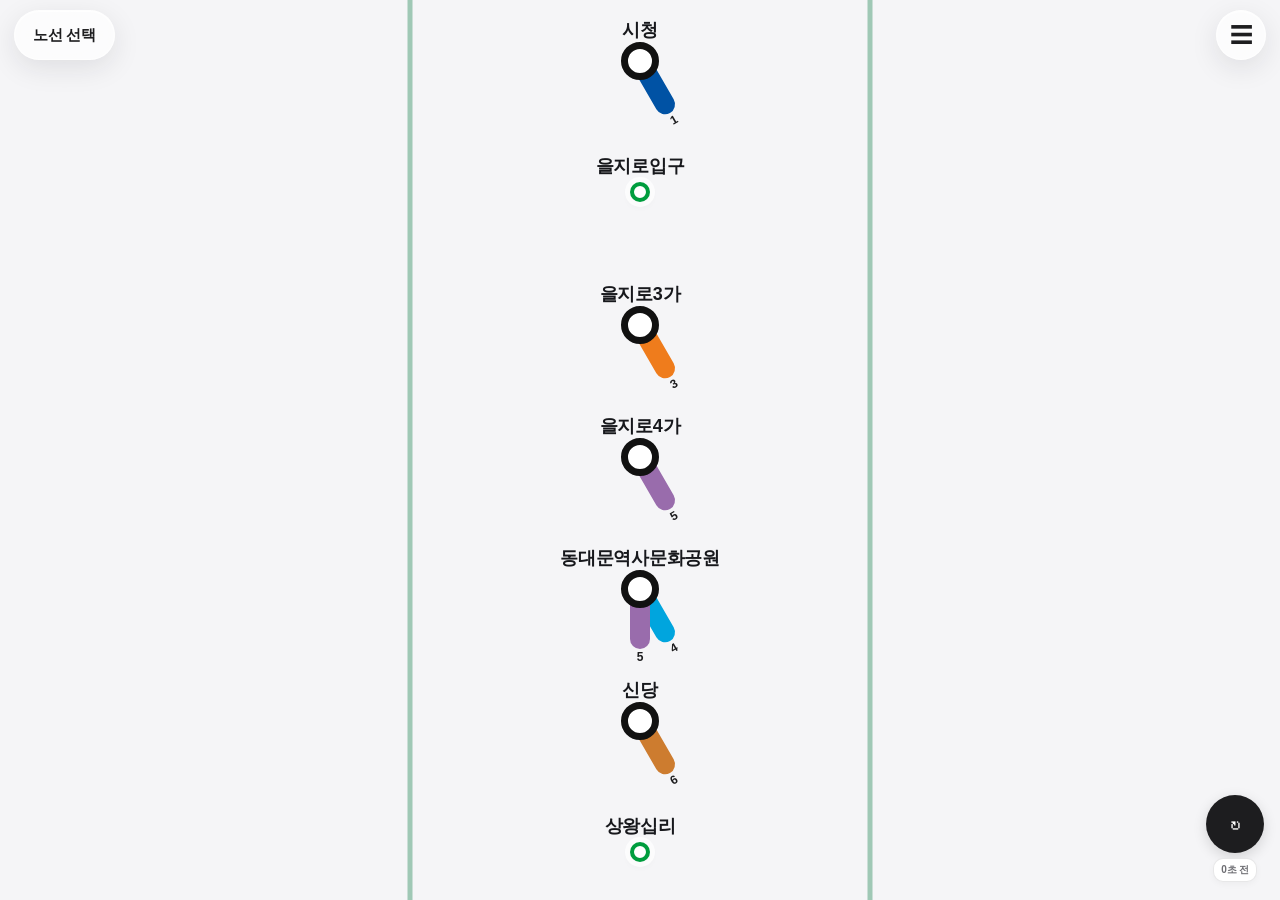
==== commit e3023cfc: "Update test.html" ====
--- a/test.html
+++ b/test.html
@@ -1762,6 +1762,35 @@
 }
 </style>
 
+
+<style id="v23-spacing-performance-fix">
+/* v23: 역 간격 확대, 환승 막대 최대 길이 제한, 모바일 렌더링 부담 완화 */
+:root { --v-spacing: 132px; --h-spacing: 128px; }
+.v-station-node { contain: layout style; }
+.v-station-name { line-height: 1.3 !important; }
+.transfer-arm { max-height: 104px; will-change: height; }
+.transfer-arm span { white-space: nowrap; }
+@media (max-width:600px) {
+  .v-station-name { font-size: 18px !important; }
+  .transfer-arm { max-height: 96px; }
+}
+@media (prefers-reduced-motion: reduce) { .transfer-arm { will-change: auto; } }
+</style>
+
+
+<style id="feature-photo-and-drag-fix-v24">
+/* 역 노드에 붙는 특징 건물 사진: 지도 스크롤과 함께 움직이고 배경과 자연스럽게 섞임 */
+.feature-photo-layer{display:none!important;}
+.station-feature-photo{position:absolute;left:25px;top:50%;width:clamp(76px,22vw,118px);height:clamp(62px,17vw,88px);transform:translateY(-50%);object-fit:cover;object-position:center;border:0;border-radius:10px;background:transparent;box-shadow:none;opacity:.94;pointer-events:none;z-index:3;-webkit-mask-image:linear-gradient(to right,transparent 0%,rgba(0,0,0,.5) 8%,#000 23%);mask-image:linear-gradient(to right,transparent 0%,rgba(0,0,0,.5) 8%,#000 23%);}
+@media(max-width:600px){.station-feature-photo{left:22px;width:76px;height:62px;border-radius:8px;}}
+/* drag affordance: pointer capture is handled in JS; fixed-size cap prevents runaway handles */
+.transfer-arm{height:62px;max-height:92px;overflow:visible;touch-action:none!important;user-select:none;-webkit-user-select:none;}
+.transfer-arm span{pointer-events:none;}
+</style>
+
+
+
+
 </head>
 
 <body>
@@ -1793,6 +1822,7 @@
       <div id="vStationNodes" class="v-station-nodes"></div>
       <div id="vTrainsContainer" class="v-trains-container"></div>
     </div>
+    <div id="featurePhotoLayer" class="feature-photo-layer" aria-label="선택한 역 주변 특징 건물 사진"></div>
   </main>
 
   <!-- 오른쪽 하단 새로고침 -->
@@ -2169,8 +2199,8 @@
 
 const ttDateType = $('ttDateType');
 
-const V_SPACING = 110;
-const H_SPACING = 120;
+const V_SPACING = 132;
+const H_SPACING = 128;
 
 
 /* ========================================
@@ -2396,10 +2426,31 @@
   }));
 }
 
+// 역 이름별 특징 건물 사진. 지도 최초 표시 시 자동으로 역 노드에 배치됩니다.
+// 공식 성신여대 홈페이지에 게시된 돈암수정캠퍼스 사진을 기본값으로 사용합니다.
+// 위치 키: tl/tc/tr/ml/mr/bl/bc/br (역 노드 기준의 위치)
+const FEATURE_PHOTOS_BY_STATION = {
+  '성신여대입구': {
+    mr: 'https://www.sungshin.ac.kr/editorUpload/images/000685/001.jpg'
+  }
+};
+function getFeaturePhotoConfig(stationName = ''){
+  const normalizePhotoStation = value => String(value || '').replace(/역$/,'').replace(/\s+/g,'').trim();
+  const key = Object.keys(FEATURE_PHOTOS_BY_STATION).find(name => normalizePhotoStation(name) === normalizePhotoStation(stationName));
+  return key ? { name:key, photos:FEATURE_PHOTOS_BY_STATION[key] } : null;
+}
+function renderFeaturePhotos(){
+  // 사진은 별도 화면 레이어가 아니라 해당 역 노드 안에 생성되어 노선도와 함께 이동합니다.
+  const layer = $('featurePhotoLayer');
+  if (layer) layer.replaceChildren();
+}
+renderFeaturePhotos();
+
 function initMaps(lineName) {
   if (refreshInterval) clearInterval(refreshInterval);
   mapRequestId++;
   currentLine = lineName;
+  renderFeaturePhotos();
   const line = lineData[currentLine];
   if (!line) return;
   updateActiveLineButton();
@@ -2410,6 +2461,7 @@
   const stations = isCircular ? [...baseStations, ...baseStations, ...baseStations] : baseStations;
   circularCycleHeight = baseStations.length * V_SPACING;
   vMapContainer.style.height = `${Math.max(1, stations.length - 1) * V_SPACING + 60}px`;
+  const stationFragment = document.createDocumentFragment();
   stations.forEach((station, index) => {
     const node = document.createElement('div');
     const connections = getStationLineConnections(station);
@@ -2419,62 +2471,58 @@
     const transferArms = connections.map((connection, armIndex) =>
       `<button type="button" class="transfer-arm arm-${armIndex % 3}" data-transfer-line="${escapeHtml(connection.name)}" style="--arm-color:${connection.color}" aria-label="${escapeHtml(connection.name)}으로 이동" title="끌어서 ${escapeHtml(connection.name)}으로 이동"><span>${escapeHtml(connection.name.replace('호선',''))}</span></button>`
     ).join('');
-    node.innerHTML = `<div class="v-station-name">${escapeHtml(station)}</div>${connections.length ? `<div class="transfer-hub" aria-label="환승 노선 선택"><span class="transfer-hub-core"></span>${transferArms}</div>` : ''}`;
+    const featureConfig = getFeaturePhotoConfig(station);
+    const featurePhotoUrl = featureConfig && featureConfig.photos.mr ? String(featureConfig.photos.mr).trim() : '';
+    const featurePhotoMarkup = featurePhotoUrl
+      ? `<img class="station-feature-photo" src="${escapeHtml(featurePhotoUrl)}" alt="${escapeHtml(featureConfig.name)} 주변 건물" loading="eager" decoding="async" onerror="this.remove()">`
+      : '';
+    node.innerHTML = `<div class="v-station-name">${escapeHtml(station)}</div>${featurePhotoMarkup}${connections.length ? `<div class="transfer-hub" aria-label="환승 노선 선택"><span class="transfer-hub-core"></span>${transferArms}</div>` : ''}`;
     // 역 노드 클릭은 언제나 역 팝업을 연다. 노선 막대는 드래그로만 노선 이동.
     node.addEventListener('click', () => openFullPopup(station));
     node.querySelectorAll('[data-transfer-line]').forEach(handle => {
-      let startX = 0, startY = 0, dragged = false, pointerId = null;
-      handle.addEventListener('pointerdown', event => {
-        startX = event.clientX; startY = event.clientY; dragged = false; pointerId = event.pointerId;
-        handle.dataset.dragCompleted = '0';
-        try { handle.setPointerCapture(event.pointerId); } catch (_) {}
-      });
-      handle.addEventListener('pointermove', event => {
-        if (pointerId !== event.pointerId) return;
-        const distance = Math.hypot(event.clientX - startX, event.clientY - startY);
-        if (distance >= 18) dragged = true;
-        if (dragged) {
-          // 손가락을 움직이는 동안 막대가 실제로 길어지도록 시각적으로 피드백한다.
-          const extended = Math.min(150, 62 + distance);
-          handle.style.height = `${extended}px`;
-          const label = handle.querySelector('span');
-          if (label) label.style.top = `${extended + 2}px`;
+      let startX=0, startY=0, dragged=false, pointerId=null, lastY=0;
+      const resetHandle=()=>{handle.style.height=''; const label=handle.querySelector('span'); if(label) label.style.top='';};
+      handle.addEventListener('pointerdown', event=>{
+        event.preventDefault(); event.stopPropagation();
+        startX=event.clientX; startY=event.clientY; lastY=event.clientY; dragged=false; pointerId=event.pointerId;
+        handle.dataset.dragCompleted='0';
+        try{handle.setPointerCapture(event.pointerId);}catch(_){}
+      }, {passive:false});
+      handle.addEventListener('pointermove', event=>{
+        if(pointerId!==event.pointerId) return;
+        event.preventDefault(); event.stopPropagation(); lastY=event.clientY;
+        const dx=event.clientX-startX, dy=event.clientY-startY;
+        if(Math.hypot(dx,dy)>=12) dragged=true;
+        if(dragged){
+          // 막대 방향(아래쪽)으로 당긴 거리만 반영하고 최대 길이를 고정한다.
+          const pull=Math.max(0,dy);
+          const extended=Math.min(92,62+pull*.45);
+          handle.style.height=`${extended}px`;
+          const label=handle.querySelector('span'); if(label) label.style.top=`${extended+2}px`;
         }
-      });
-      handle.addEventListener('pointerup', event => {
-        if (pointerId !== event.pointerId) return;
+      }, {passive:false});
+      const finishDrag=event=>{
+        if(pointerId!==event.pointerId) return;
         event.preventDefault(); event.stopPropagation();
-        pointerId = null;
-        handle.style.height = '';
-        const label = handle.querySelector('span');
-        if (label) label.style.top = '';
-        if (dragged) {
-          handle.dataset.dragCompleted = '1';
-          navigateToLineStation(handle.dataset.transferLine, station);
-          setTimeout(() => { handle.dataset.dragCompleted = '0'; }, 500);
+        const didDrag=dragged && Math.max(0,lastY-startY)>=18;
+        pointerId=null; resetHandle();
+        if(didDrag){
+          handle.dataset.dragCompleted='1';
+          navigateToLineStation(handle.dataset.transferLine,station);
+          setTimeout(()=>{handle.dataset.dragCompleted='0';},600);
         }
-      });
-      handle.addEventListener('pointercancel', () => {
-        pointerId = null; dragged = false; handle.style.height = '';
-        const label = handle.querySelector('span'); if (label) label.style.top = '';
-      });
-      // 탭만 한 경우엔 이동하지 않고 이벤트가 역 노드로 전파되는 것도 막는다.
-      handle.addEventListener('click', event => {
-        event.preventDefault();
-        event.stopPropagation();
-        if (handle.dataset.dragCompleted === '1') {
-          handle.dataset.dragCompleted = '0';
-        }
-      }, true);
-      handle.addEventListener('keydown', event => {
-        if (event.key === 'Enter' || event.key === ' ') {
-          event.preventDefault(); event.stopPropagation();
-          showToastMessage?.('노선 막대를 길게 끌어 해당 노선으로 이동하세요.');
-        }
+        dragged=false;
+      };
+      handle.addEventListener('pointerup',finishDrag,{passive:false});
+      handle.addEventListener('pointercancel',event=>{if(pointerId===event.pointerId){pointerId=null;dragged=false;resetHandle();}},{passive:true});
+      handle.addEventListener('click',event=>{event.preventDefault();event.stopPropagation();},{capture:true});
+      handle.addEventListener('keydown',event=>{
+        if(event.key==='Enter'||event.key===' '){event.preventDefault();event.stopPropagation();showToastMessage?.('막대를 아래쪽으로 18px 이상 끌어 해당 노선으로 이동하세요.');}
       });
     });
-    vStationNodes.appendChild(node);
+    stationFragment.appendChild(node);
   });
+  vStationNodes.appendChild(stationFragment);
   const main = $('mainContent');
   main.onscroll = null;
   if (isCircular) {
@@ -2640,7 +2688,6 @@
 closePopupBtn.addEventListener('click', () => {
   fullPopup.classList.add('hidden');
   document.body.classList.remove('popup-open');
-
   popupRequestId++;
 
   if (popupRefreshTimer) {
